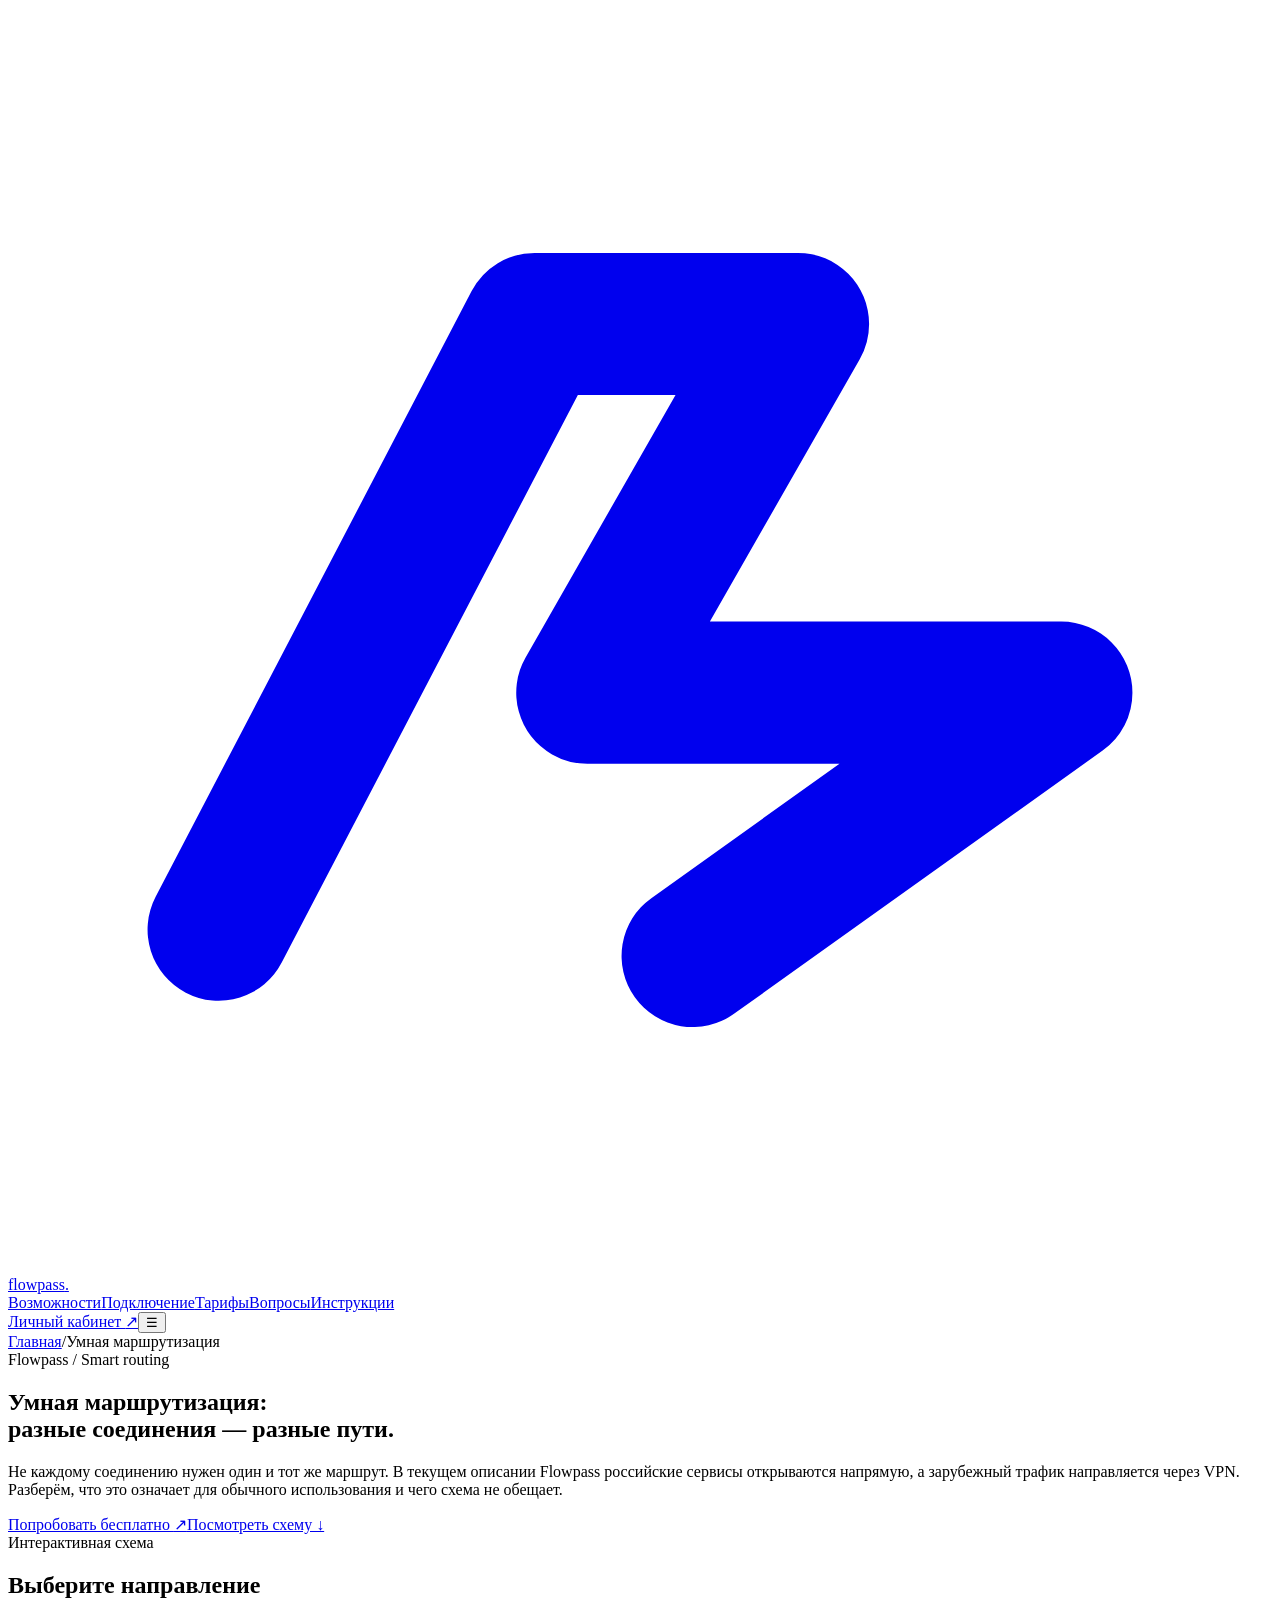
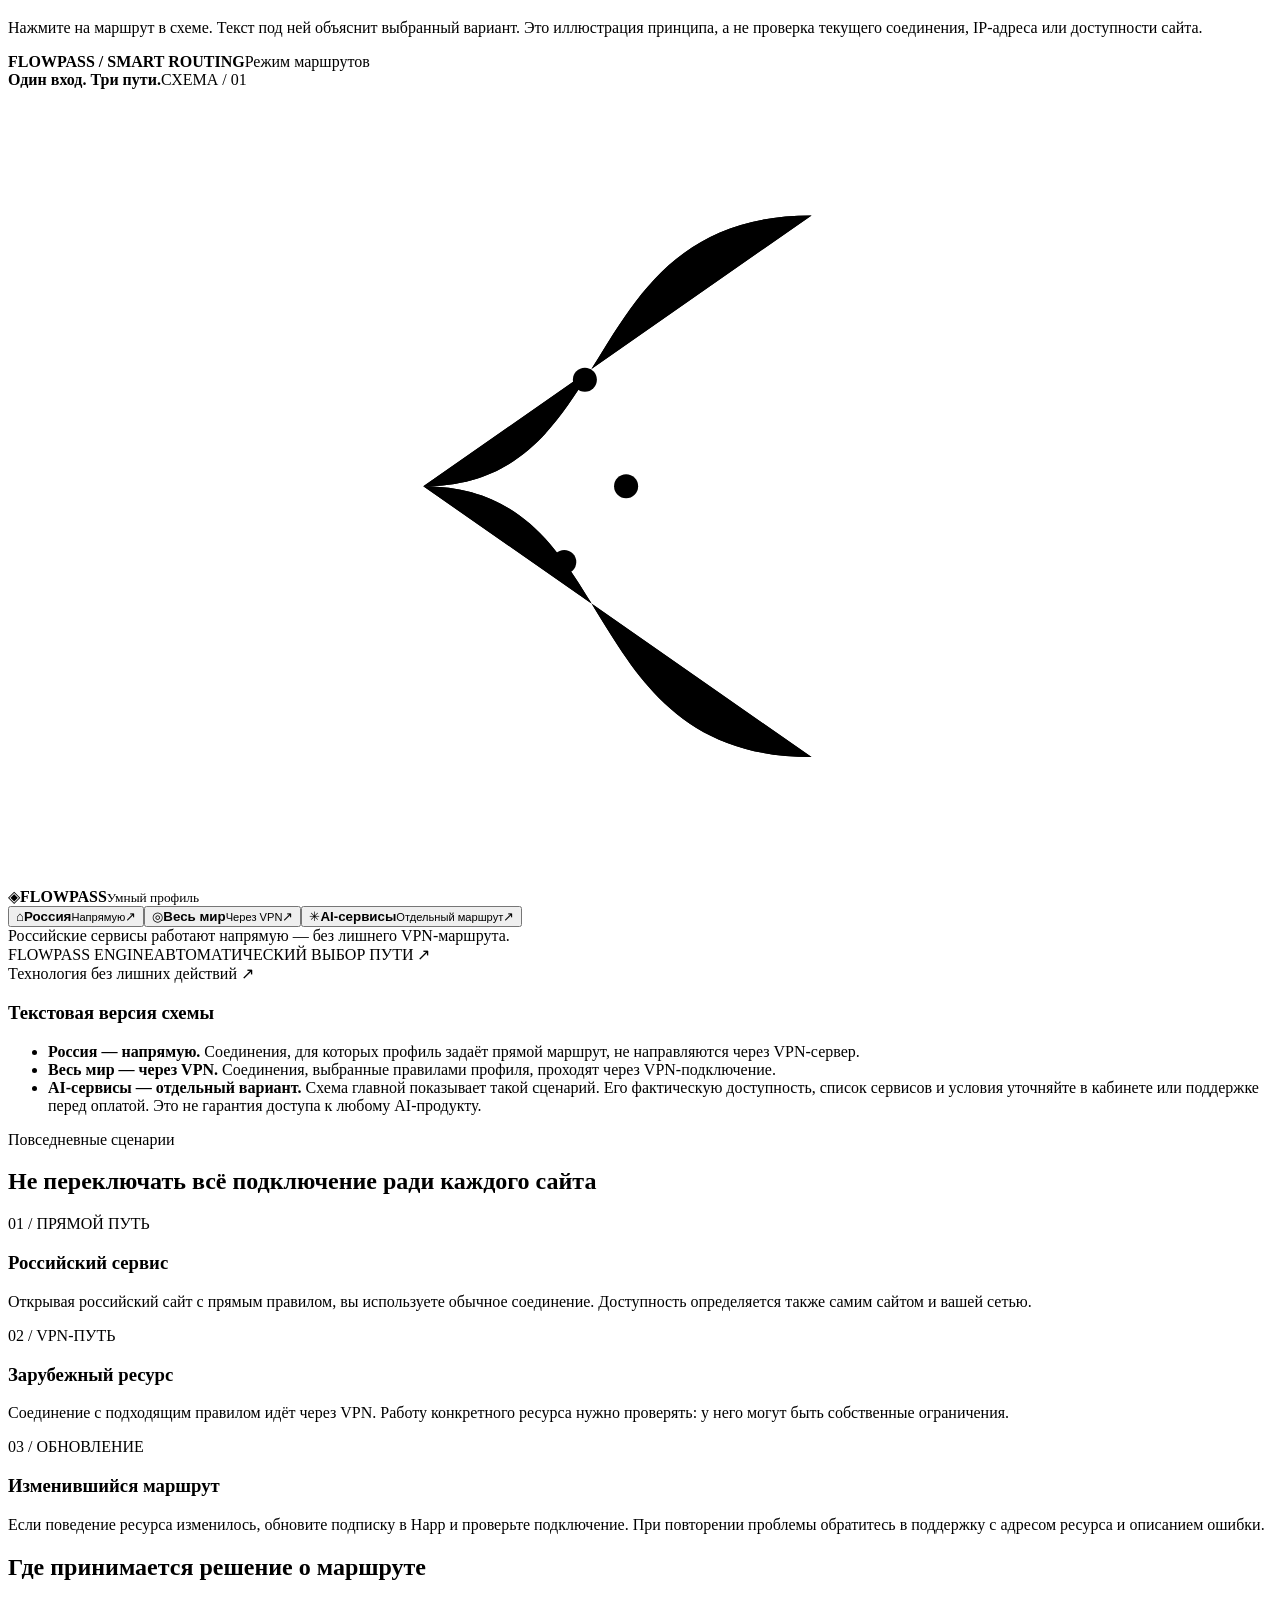
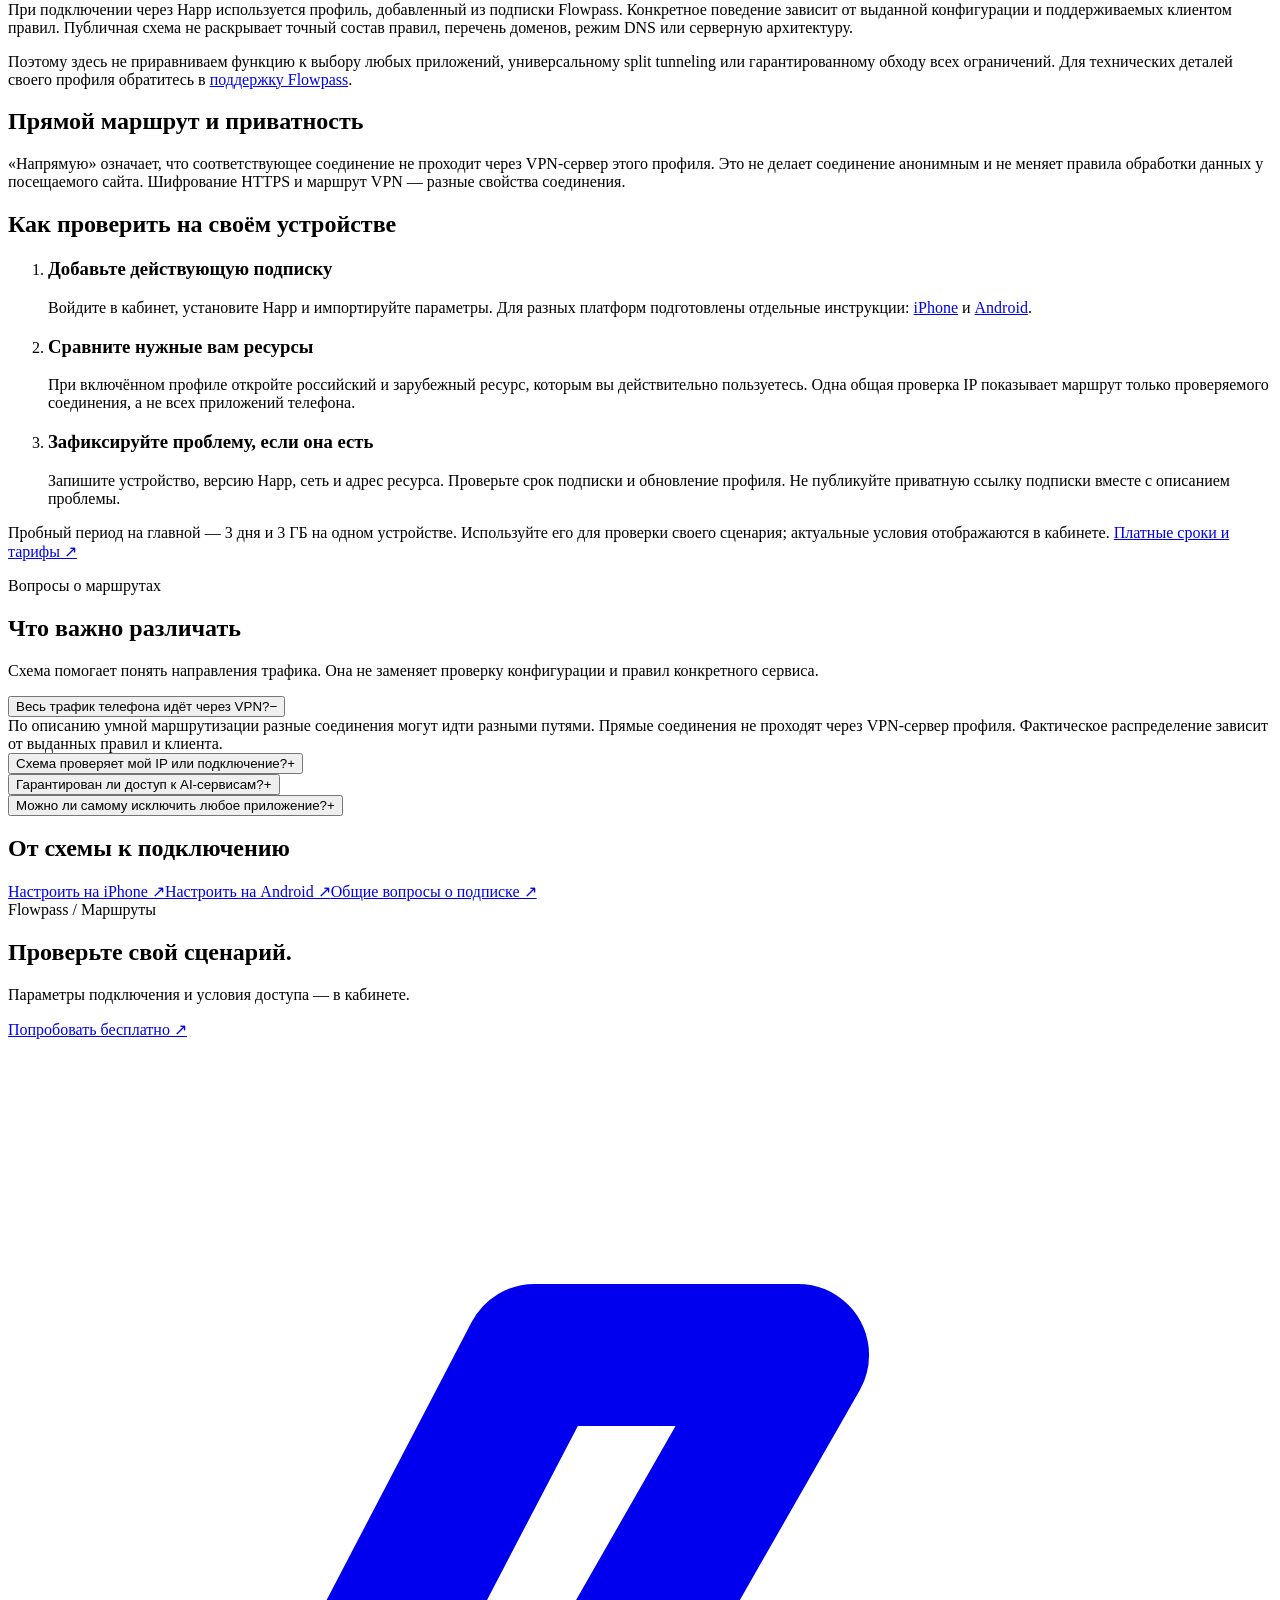
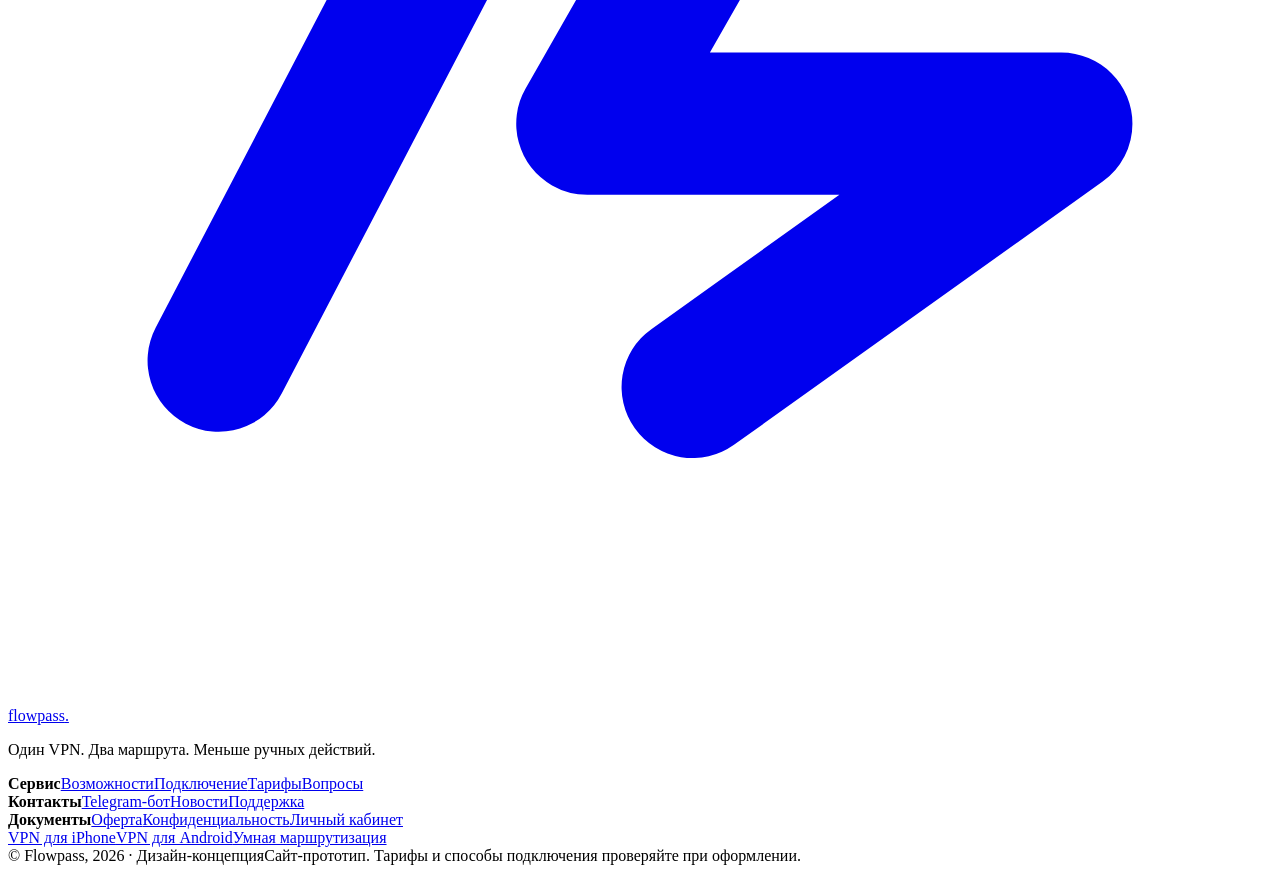
==== smart-routing/index.html @ 1cb283a4 "Replace trial button border glint with soft flowing fill" ====
<!DOCTYPE html>
<html lang="ru"><head><meta charset="utf-8"><meta name="viewport" content="width=device-width,initial-scale=1,viewport-fit=cover">
<meta name="theme-color" content="#090f1a"><title>Умная маршрутизация VPN — как работает Flowpass</title>
<meta name="description" content="Как Flowpass распределяет соединения: российские сервисы напрямую, зарубежный трафик через VPN. Интерактивная схема, примеры и ограничения маршрутизации."><meta name="robots" content="index, follow">
<link rel="canonical" href="https://flowpass.online/smart-routing/"><meta property="og:url" content="https://flowpass.online/smart-routing/">
<meta property="og:title" content="Умная маршрутизация VPN — как работает Flowpass"><meta property="og:description" content="Как Flowpass распределяет соединения: российские сервисы напрямую, зарубежный трафик через VPN. Интерактивная схема, примеры и ограничения маршрутизации."><meta property="og:type" content="website"><meta property="og:image" content="https://ivangusarov386-lab.github.io/vlad/assets/flowpass-social.png"><meta property="og:image:width" content="1200"><meta property="og:image:height" content="630"><meta property="og:image:alt" content="Flowpass — интернет идёт своим маршрутом"><meta property="og:locale" content="ru_RU"><meta name="twitter:card" content="summary_large_image">
<link rel="icon" href="/vlad/favicon.svg" type="image/svg+xml">
<link rel="preconnect" href="https://fonts.googleapis.com"><link rel="preconnect" href="https://fonts.gstatic.com" crossorigin>
<link href="https://fonts.googleapis.com/css2?family=DM+Sans:wght@400;500;600;700&family=Manrope:wght@400;500;600;700;800&display=swap" rel="stylesheet">
<link rel="stylesheet" href="/vlad/assets/site.css?v=01510943aab5"><link rel="stylesheet" href="/vlad/assets/seo.css?v=40f5998ba54a"><script type="application/ld+json">[{"@context": "https://schema.org", "@type": "Service", "@id": "https://flowpass.online/#service", "name": "Flowpass VPN", "serviceType": "VPN-подписка", "url": "https://flowpass.online/", "description": "VPN-сервис с автоматической маршрутизацией трафика. Подключение через сторонний клиент Happ.", "offers": {"@type": "Offer", "price": "149", "priceCurrency": "RUB", "url": "https://lk.flowpass.online/buy/get", "description": "Доступ на 30 дней. Финальные условия — в личном кабинете."}}, {"@context": "https://schema.org", "@type": "BreadcrumbList", "itemListElement": [{"@type": "ListItem", "position": 1, "name": "Главная", "item": "https://flowpass.online/"}, {"@type": "ListItem", "position": 2, "name": "Умная маршрутизация", "item": "https://flowpass.online/smart-routing/"}]}]</script></head>
<body><div class="scroll-progress" id="scroll-progress" aria-hidden="true"></div><header class="navbar"><div class="container navin"><a class="logo" href="/vlad/#top" aria-label="Flowpass — наверх"><span class="logomark"><svg viewBox="0 0 24 24" fill="none" stroke="currentColor" stroke-width="2.7" stroke-linecap="round" stroke-linejoin="round"><path d="M4 17.5 10 6h5l-4 7h9l-7 5"/></svg></span>flowpass<span class="period">.</span></a><nav class="navlinks" id="navlinks"><a href="/vlad/#benefits">Возможности</a><a href="/vlad/#connect">Подключение</a><a href="/vlad/#tariffs">Тарифы</a><a href="/vlad/#faq">Вопросы</a><a href="/vlad/#guides">Инструкции</a></nav><div class="navright"><a class="btn btn-dark btn-sm" href="https://lk.flowpass.online/login">Личный кабинет <span class="arrow">↗</span></a><button class="menu" id="menu" aria-label="Открыть меню" aria-expanded="false">☰</button></div></div></header>
<main id="top" class="seo-page"><div class="container"><nav class="breadcrumbs" aria-label="Хлебные крошки"><a href="/vlad/">Главная</a><span aria-hidden="true">/</span><span aria-current="page">Умная маршрутизация</span></nav></div>
<section class="seo-hero"><div class="container"><div class="eyebrow">Flowpass / Smart routing</div><h1>Умная маршрутизация:<br>разные соединения — разные пути.</h1><p class="hero-lead">Не каждому соединению нужен один и тот же маршрут. В текущем описании Flowpass российские сервисы открываются напрямую, а зарубежный трафик направляется через VPN. Разберём, что это означает для обычного использования и чего схема не обещает.</p><div class="hero-buttons"><a class="btn btn-dark" href="https://lk.flowpass.online/login">Попробовать бесплатно <span class="arrow">↗</span></a><a class="btn btn-outline" href="#routes">Посмотреть схему ↓</a></div></div></section>
<section class="seo-section how" id="routes"><div class="container"><div class="sectionlead"><div class="eyebrow">Интерактивная схема</div><h2>Выберите направление</h2><p>Нажмите на маршрут в схеме. Текст под ней объяснит выбранный вариант. Это иллюстрация принципа, а не проверка текущего соединения, IP-адреса или доступности сайта.</p></div><div class="route-scene" aria-label="Интерактивная демонстрация маршрутизации Flowpass"><div class="scene-back"></div><div class="route-card signature-panel"><div class="route-top"><strong>FLOWPASS / SMART ROUTING</strong><span class="live"><span class="indicator"></span>Режим маршрутов</span></div><div class="route-heading"><strong>Один вход. Три пути.</strong><span>СХЕМА / 01</span></div><div class="flow-board" id="flow-board"><svg class="flow-traces" viewBox="0 0 420 264" preserveAspectRatio="none" aria-hidden="true"><defs><linearGradient id="lineLocal" x1="0" x2="1"><stop stop-color="#8baac8"/><stop offset="1" stop-color="#7599b7"/></linearGradient><linearGradient id="lineVpn" x1="0" x2="1"><stop stop-color="#7da7d3"/><stop offset="1" stop-color="#3979d1"/></linearGradient></defs><path class="trace-base" d="M 138 132 C 205 132 187 42 267 42"/><path class="trace-base" d="M 138 132 C 205 132 187 132 267 132"/><path class="trace-base" d="M 138 132 C 205 132 187 222 267 222"/><path class="trace-active track-local" d="M 138 132 C 205 132 187 42 267 42"/><path class="trace-active track-vpn" d="M 138 132 C 205 132 187 132 267 132"/><path class="trace-active track-ai" d="M 138 132 C 205 132 187 222 267 222"/><circle class="dot d1" r="4"><animateMotion dur="4.5s" repeatCount="indefinite" path="M 138 132 C 205 132 187 42 267 42"/></circle><circle class="dot d2" r="4"><animateMotion dur="3.5s" repeatCount="indefinite" path="M 138 132 C 205 132 187 132 267 132"/></circle><circle class="dot d3" r="4"><animateMotion dur="5.5s" repeatCount="indefinite" path="M 138 132 C 205 132 187 222 267 222"/></circle></svg><div class="flow-origin"><span class="device-glyph" aria-hidden="true">◈</span><strong>FLOWPASS</strong><small>Умный профиль</small></div><div class="flow-endpoints"><button type="button" class="flow-target active" data-route="local" aria-pressed="true"><span class="flow-bullet">⌂</span><span><strong>Россия</strong><small>Напрямую</small></span><span class="flow-arrow">↗</span></button><button type="button" class="flow-target" data-route="vpn" aria-pressed="false"><span class="flow-bullet">◎</span><span><strong>Весь мир</strong><small>Через VPN</small></span><span class="flow-arrow">↗</span></button><button type="button" class="flow-target" data-route="ai" aria-pressed="false"><span class="flow-bullet">✳</span><span><strong>AI-сервисы</strong><small>Отдельный маршрут</small></span><span class="flow-arrow">↗</span></button></div></div><div class="flow-status"><span class="status-pulse"></span><span id="route-explain" aria-live="polite">Российские сервисы работают напрямую — без лишнего VPN-маршрута.</span></div><div class="flow-panel-foot"><span>FLOWPASS ENGINE</span><span>АВТОМАТИЧЕСКИЙ ВЫБОР ПУТИ ↗</span></div></div><div class="scene-label">Технология без лишних действий ↗</div></div><div class="seo-note"><h3>Текстовая версия схемы</h3><ul><li><strong>Россия — напрямую.</strong> Соединения, для которых профиль задаёт прямой маршрут, не направляются через VPN-сервер.</li><li><strong>Весь мир — через VPN.</strong> Соединения, выбранные правилами профиля, проходят через VPN-подключение.</li><li><strong>AI-сервисы — отдельный вариант.</strong> Схема главной показывает такой сценарий. Его фактическую доступность, список сервисов и условия уточняйте в кабинете или поддержке перед оплатой. Это не гарантия доступа к любому AI-продукту.</li></ul></div></div></section>
<section class="seo-section"><div class="container"><div class="eyebrow">Повседневные сценарии</div><h2>Не переключать всё подключение ради каждого сайта</h2><div class="benefitgrid"><article class="benefit"><span class="number">01 / ПРЯМОЙ ПУТЬ</span><h3>Российский сервис</h3><p>Открывая российский сайт с прямым правилом, вы используете обычное соединение. Доступность определяется также самим сайтом и вашей сетью.</p></article><article class="benefit"><span class="number">02 / VPN-ПУТЬ</span><h3>Зарубежный ресурс</h3><p>Соединение с подходящим правилом идёт через VPN. Работу конкретного ресурса нужно проверять: у него могут быть собственные ограничения.</p></article><article class="benefit"><span class="number">03 / ОБНОВЛЕНИЕ</span><h3>Изменившийся маршрут</h3><p>Если поведение ресурса изменилось, обновите подписку в Happ и проверьте подключение. При повторении проблемы обратитесь в поддержку с адресом ресурса и описанием ошибки.</p></article></div></div></section>
<section class="seo-section"><div class="container"><h2>Где принимается решение о маршруте</h2><p>При подключении через Happ используется профиль, добавленный из подписки Flowpass. Конкретное поведение зависит от выданной конфигурации и поддерживаемых клиентом правил. Публичная схема не раскрывает точный состав правил, перечень доменов, режим DNS или серверную архитектуру.</p><p>Поэтому здесь не приравниваем функцию к выбору любых приложений, универсальному split tunneling или гарантированному обходу всех ограничений. Для технических деталей своего профиля обратитесь в <a href="https://t.me/Flowpass_helper_bot">поддержку Flowpass</a>.</p><h2>Прямой маршрут и приватность</h2><p>«Напрямую» означает, что соответствующее соединение не проходит через VPN-сервер этого профиля. Это не делает соединение анонимным и не меняет правила обработки данных у посещаемого сайта. Шифрование HTTPS и маршрут VPN — разные свойства соединения.</p><h2>Как проверить на своём устройстве</h2><ol class="seo-steps"><li><h3>Добавьте действующую подписку</h3><p>Войдите в кабинет, установите Happ и импортируйте параметры. Для разных платформ подготовлены отдельные инструкции: <a href="/vlad/vpn/iphone/">iPhone</a> и <a href="/vlad/vpn/android/">Android</a>.</p></li><li><h3>Сравните нужные вам ресурсы</h3><p>При включённом профиле откройте российский и зарубежный ресурс, которым вы действительно пользуетесь. Одна общая проверка IP показывает маршрут только проверяемого соединения, а не всех приложений телефона.</p></li><li><h3>Зафиксируйте проблему, если она есть</h3><p>Запишите устройство, версию Happ, сеть и адрес ресурса. Проверьте срок подписки и обновление профиля. Не публикуйте приватную ссылку подписки вместе с описанием проблемы.</p></li></ol><p class="seo-note">Пробный период на главной — 3 дня и 3 ГБ на одном устройстве. Используйте его для проверки своего сценария; актуальные условия отображаются в кабинете. <a href="/vlad/#tariffs">Платные сроки и тарифы ↗</a></p></div></section>
<section class="seo-section"><div class="container faq-grid"><div class="sectionlead"><div class="eyebrow">Вопросы о маршрутах</div><h2>Что важно различать</h2><p>Схема помогает понять направления трафика. Она не заменяет проверку конфигурации и правил конкретного сервиса.</p></div><div class="faqlist"><div class="faqitem"><button aria-expanded="true">Весь трафик телефона идёт через VPN?<span>−</span></button><div class="faqanswer">По описанию умной маршрутизации разные соединения могут идти разными путями. Прямые соединения не проходят через VPN-сервер профиля. Фактическое распределение зависит от выданных правил и клиента.</div></div><div class="faqitem"><button aria-expanded="false">Схема проверяет мой IP или подключение?<span>+</span></button><div class="faqanswer" hidden>Нет. Кнопки меняют пояснение в демонстрации. Схема не делает сетевых проверок и не показывает состояние VPN на вашем устройстве.</div></div><div class="faqitem"><button aria-expanded="false">Гарантирован ли доступ к AI-сервисам?<span>+</span></button><div class="faqanswer" hidden>Нет. Наличие маршрута в демонстрации не подтверждает доступность каждого AI-сервиса. На работу влияют и ограничения самого сервиса. Поддерживаемые варианты и условия уточняйте до оплаты.</div></div><div class="faqitem"><button aria-expanded="false">Можно ли самому исключить любое приложение?<span>+</span></button><div class="faqanswer" hidden>Это не подтверждено публичным описанием Flowpass. Умная маршрутизация по профилю и ручной выбор приложений — разные возможности. Уточните поддержку нужной функции для своей платформы и версии клиента.</div></div></div></div></section>
<section class="seo-section"><div class="container"><h2>От схемы к подключению</h2><div class="seo-related"><a href="/vlad/vpn/iphone/">Настроить на iPhone ↗</a><a href="/vlad/vpn/android/">Настроить на Android ↗</a><a href="/vlad/#faq">Общие вопросы о подписке ↗</a></div></div></section>
<section class="cta-section"><div class="container"><div class="cta-box"><div><div class="eyebrow">Flowpass / Маршруты</div><h2>Проверьте свой сценарий.</h2><p>Параметры подключения и условия доступа — в кабинете.</p></div><a class="btn btn-light" href="https://lk.flowpass.online/login">Попробовать бесплатно ↗</a></div></div></section>
</main><footer class="footer"><div class="container"><div class="footer-grid"><div class="footbrand"><a href="/vlad/#top" class="logo"><span class="logomark"><svg viewBox="0 0 24 24" fill="none" stroke="currentColor" stroke-width="2.7" stroke-linecap="round" stroke-linejoin="round"><path d="M4 17.5 10 6h5l-4 7h9l-7 5"/></svg></span>flowpass<span class="period">.</span></a><p>Один VPN. Два маршрута. Меньше ручных действий.</p></div><div class="footcol"><strong>Сервис</strong><a href="/vlad/#benefits">Возможности</a><a href="/vlad/#connect">Подключение</a><a href="/vlad/#tariffs">Тарифы</a><a href="/vlad/#faq">Вопросы</a></div><div class="footcol"><strong>Контакты</strong><a href="https://t.me/flowpass24_bot">Telegram-бот</a><a href="https://t.me/my_flowpass">Новости</a><a href="https://t.me/Flowpass_helper_bot">Поддержка</a></div><div class="footcol"><strong>Документы</strong><a href="https://lk.flowpass.online/offer">Оферта</a><a href="https://lk.flowpass.online/privacy">Конфиденциальность</a><a href="https://lk.flowpass.online/login">Личный кабинет</a></div></div><div class="guide-links"><a href="/vlad/vpn/iphone/">VPN для iPhone</a><a href="/vlad/vpn/android/">VPN для Android</a><a href="/vlad/smart-routing/">Умная маршрутизация</a></div><div class="copyright"><span>© Flowpass, 2026 · Дизайн-концепция</span><span>Сайт-прототип. Тарифы и способы подключения проверяйте при оформлении.</span></div></div></footer><script src="/vlad/assets/site.js?v=56a1f459959f" defer></script></body></html>
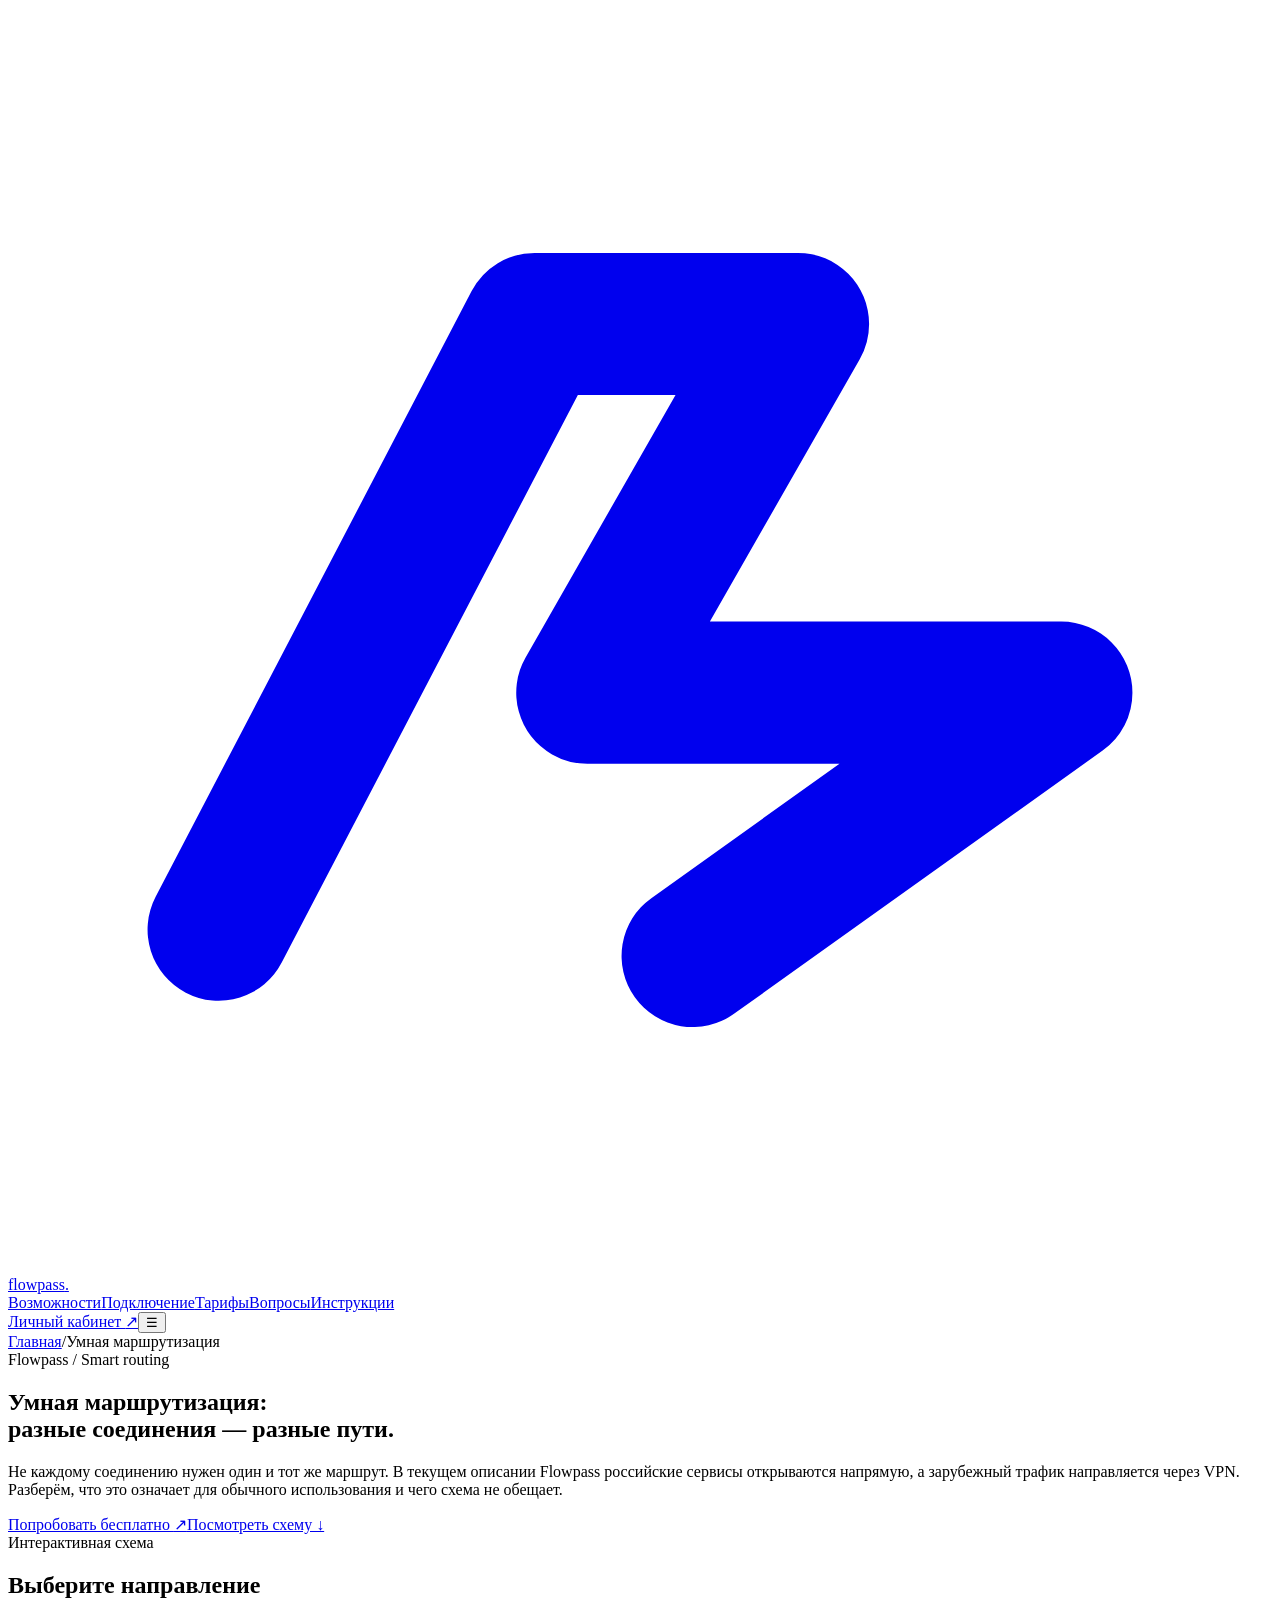
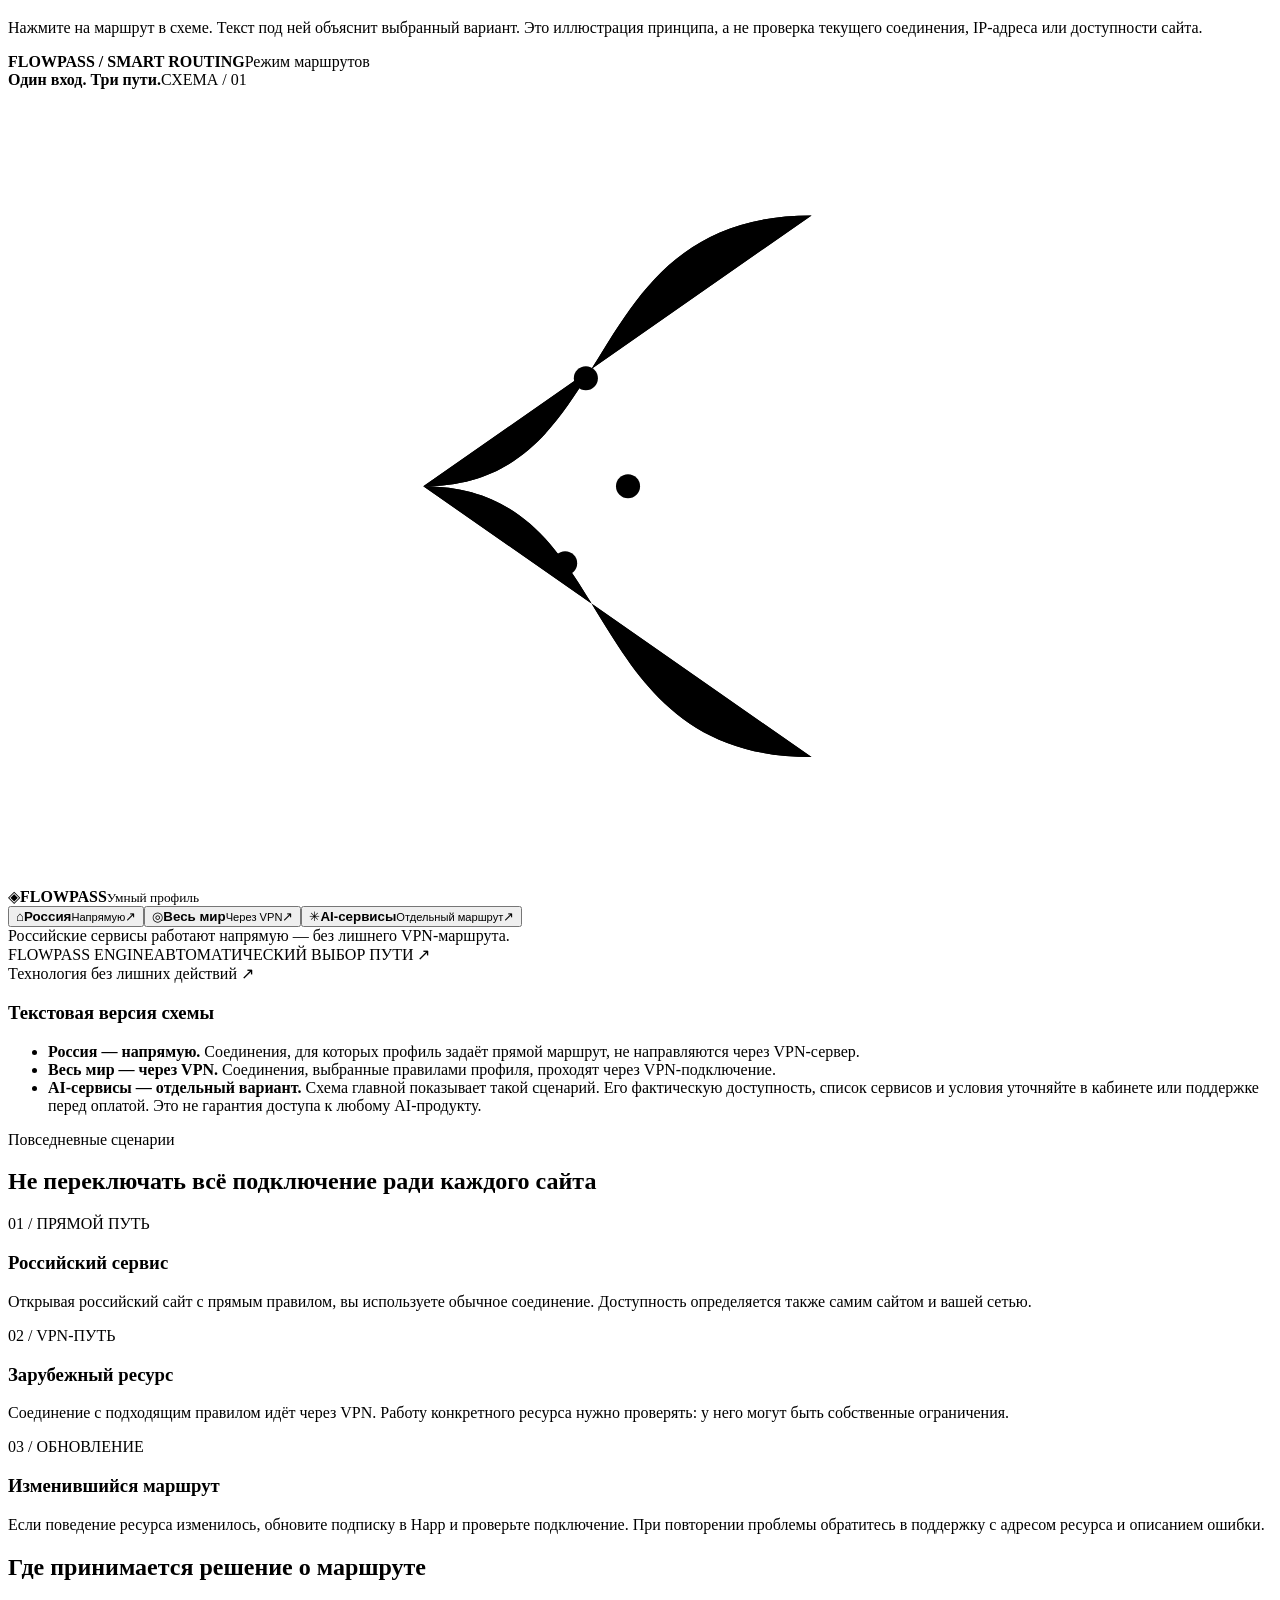
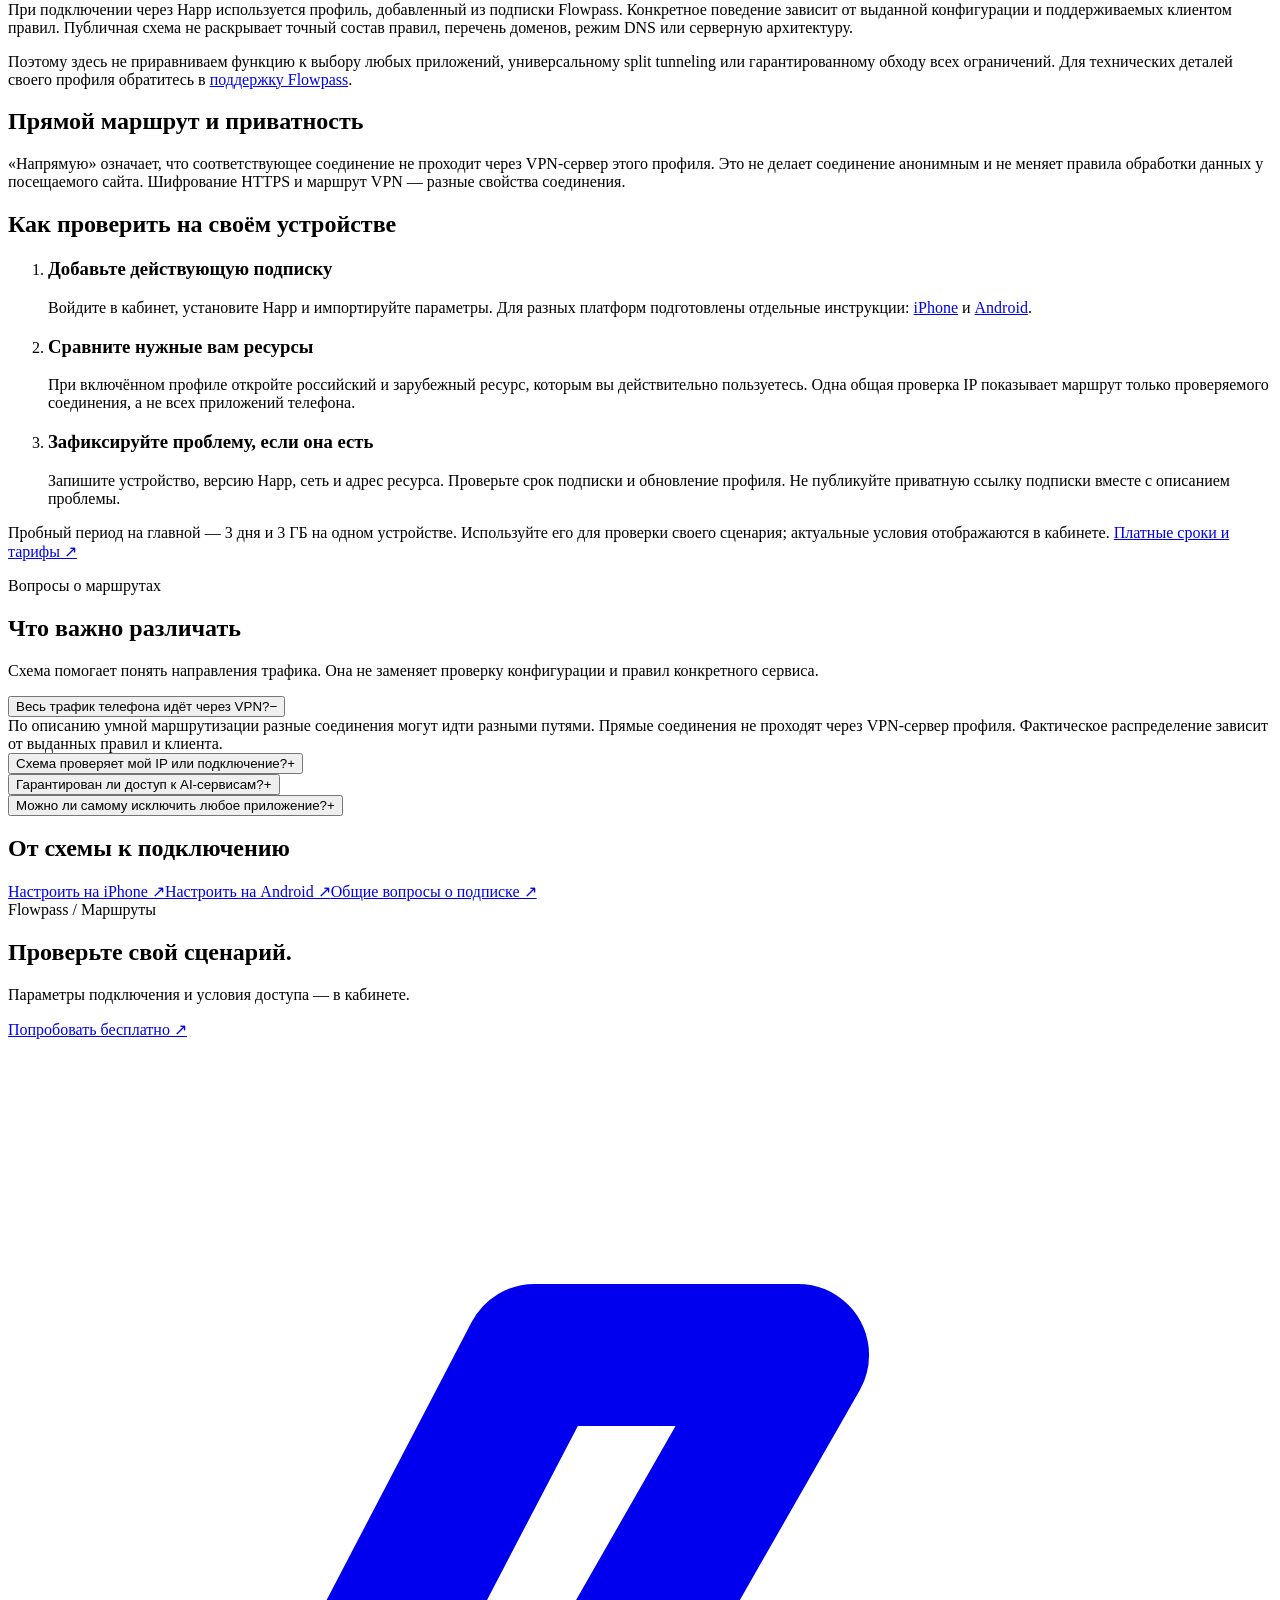
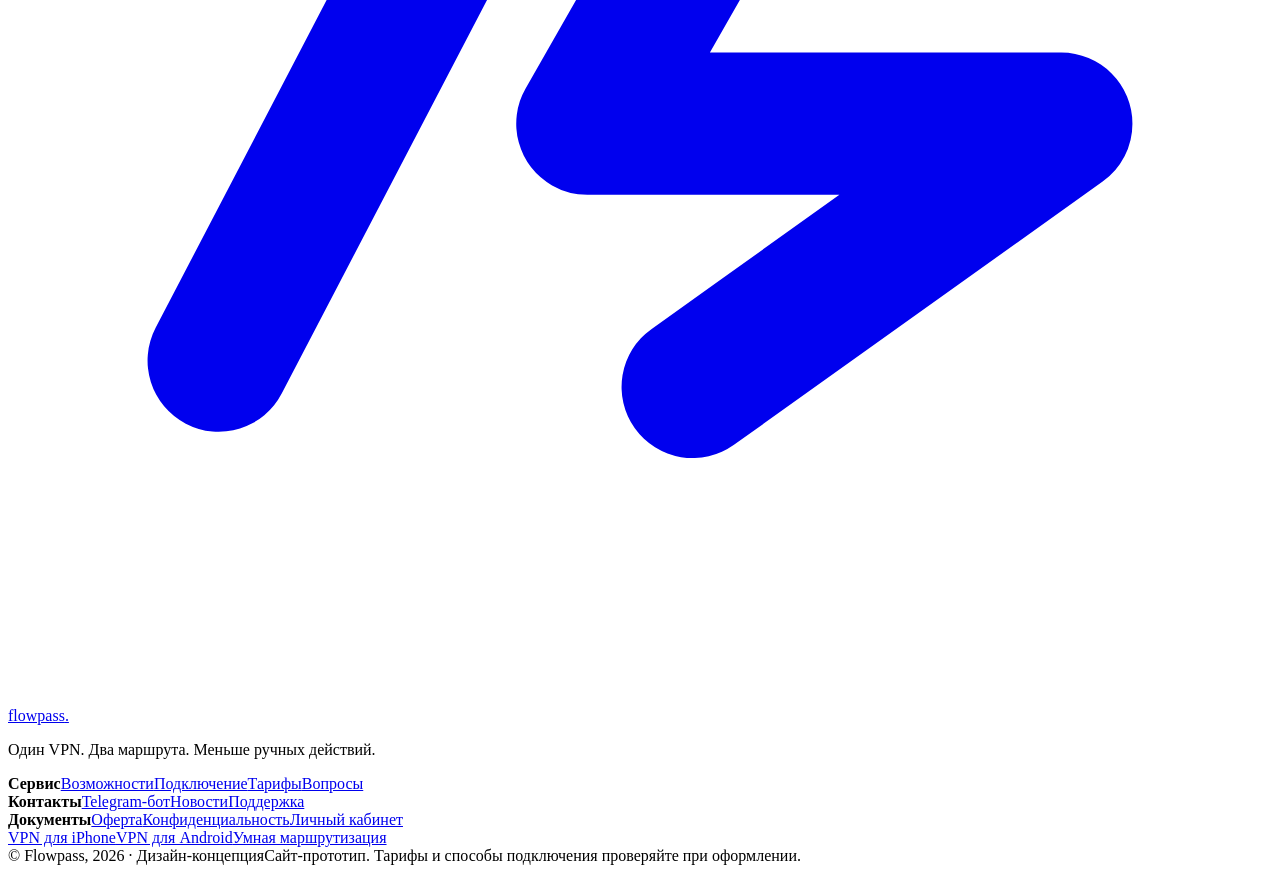
==== commit 0a434ed5: "Add starting price to hero intro pill" ====
--- a/smart-routing/index.html
+++ b/smart-routing/index.html
@@ -7,7 +7,7 @@
 <link rel="icon" href="/vlad/favicon.svg" type="image/svg+xml">
 <link rel="preconnect" href="https://fonts.googleapis.com"><link rel="preconnect" href="https://fonts.gstatic.com" crossorigin>
 <link href="https://fonts.googleapis.com/css2?family=DM+Sans:wght@400;500;600;700&family=Manrope:wght@400;500;600;700;800&display=swap" rel="stylesheet">
-<link rel="stylesheet" href="/vlad/assets/site.css?v=01510943aab5"><link rel="stylesheet" href="/vlad/assets/seo.css?v=40f5998ba54a"><script type="application/ld+json">[{"@context": "https://schema.org", "@type": "Service", "@id": "https://flowpass.online/#service", "name": "Flowpass VPN", "serviceType": "VPN-подписка", "url": "https://flowpass.online/", "description": "VPN-сервис с автоматической маршрутизацией трафика. Подключение через сторонний клиент Happ.", "offers": {"@type": "Offer", "price": "149", "priceCurrency": "RUB", "url": "https://lk.flowpass.online/buy/get", "description": "Доступ на 30 дней. Финальные условия — в личном кабинете."}}, {"@context": "https://schema.org", "@type": "BreadcrumbList", "itemListElement": [{"@type": "ListItem", "position": 1, "name": "Главная", "item": "https://flowpass.online/"}, {"@type": "ListItem", "position": 2, "name": "Умная маршрутизация", "item": "https://flowpass.online/smart-routing/"}]}]</script></head>
+<link rel="stylesheet" href="/vlad/assets/site.css?v=0a3135edefc5"><link rel="stylesheet" href="/vlad/assets/seo.css?v=40f5998ba54a"><script type="application/ld+json">[{"@context": "https://schema.org", "@type": "Service", "@id": "https://flowpass.online/#service", "name": "Flowpass VPN", "serviceType": "VPN-подписка", "url": "https://flowpass.online/", "description": "VPN-сервис с автоматической маршрутизацией трафика. Подключение через сторонний клиент Happ.", "offers": {"@type": "Offer", "price": "149", "priceCurrency": "RUB", "url": "https://lk.flowpass.online/buy/get", "description": "Доступ на 30 дней. Финальные условия — в личном кабинете."}}, {"@context": "https://schema.org", "@type": "BreadcrumbList", "itemListElement": [{"@type": "ListItem", "position": 1, "name": "Главная", "item": "https://flowpass.online/"}, {"@type": "ListItem", "position": 2, "name": "Умная маршрутизация", "item": "https://flowpass.online/smart-routing/"}]}]</script></head>
 <body><div class="scroll-progress" id="scroll-progress" aria-hidden="true"></div><header class="navbar"><div class="container navin"><a class="logo" href="/vlad/#top" aria-label="Flowpass — наверх"><span class="logomark"><svg viewBox="0 0 24 24" fill="none" stroke="currentColor" stroke-width="2.7" stroke-linecap="round" stroke-linejoin="round"><path d="M4 17.5 10 6h5l-4 7h9l-7 5"/></svg></span>flowpass<span class="period">.</span></a><nav class="navlinks" id="navlinks"><a href="/vlad/#benefits">Возможности</a><a href="/vlad/#connect">Подключение</a><a href="/vlad/#tariffs">Тарифы</a><a href="/vlad/#faq">Вопросы</a><a href="/vlad/#guides">Инструкции</a></nav><div class="navright"><a class="btn btn-dark btn-sm" href="https://lk.flowpass.online/login">Личный кабинет <span class="arrow">↗</span></a><button class="menu" id="menu" aria-label="Открыть меню" aria-expanded="false">☰</button></div></div></header>
 <main id="top" class="seo-page"><div class="container"><nav class="breadcrumbs" aria-label="Хлебные крошки"><a href="/vlad/">Главная</a><span aria-hidden="true">/</span><span aria-current="page">Умная маршрутизация</span></nav></div>
 <section class="seo-hero"><div class="container"><div class="eyebrow">Flowpass / Smart routing</div><h1>Умная маршрутизация:<br>разные соединения — разные пути.</h1><p class="hero-lead">Не каждому соединению нужен один и тот же маршрут. В текущем описании Flowpass российские сервисы открываются напрямую, а зарубежный трафик направляется через VPN. Разберём, что это означает для обычного использования и чего схема не обещает.</p><div class="hero-buttons"><a class="btn btn-dark" href="https://lk.flowpass.online/login">Попробовать бесплатно <span class="arrow">↗</span></a><a class="btn btn-outline" href="#routes">Посмотреть схему ↓</a></div></div></section>
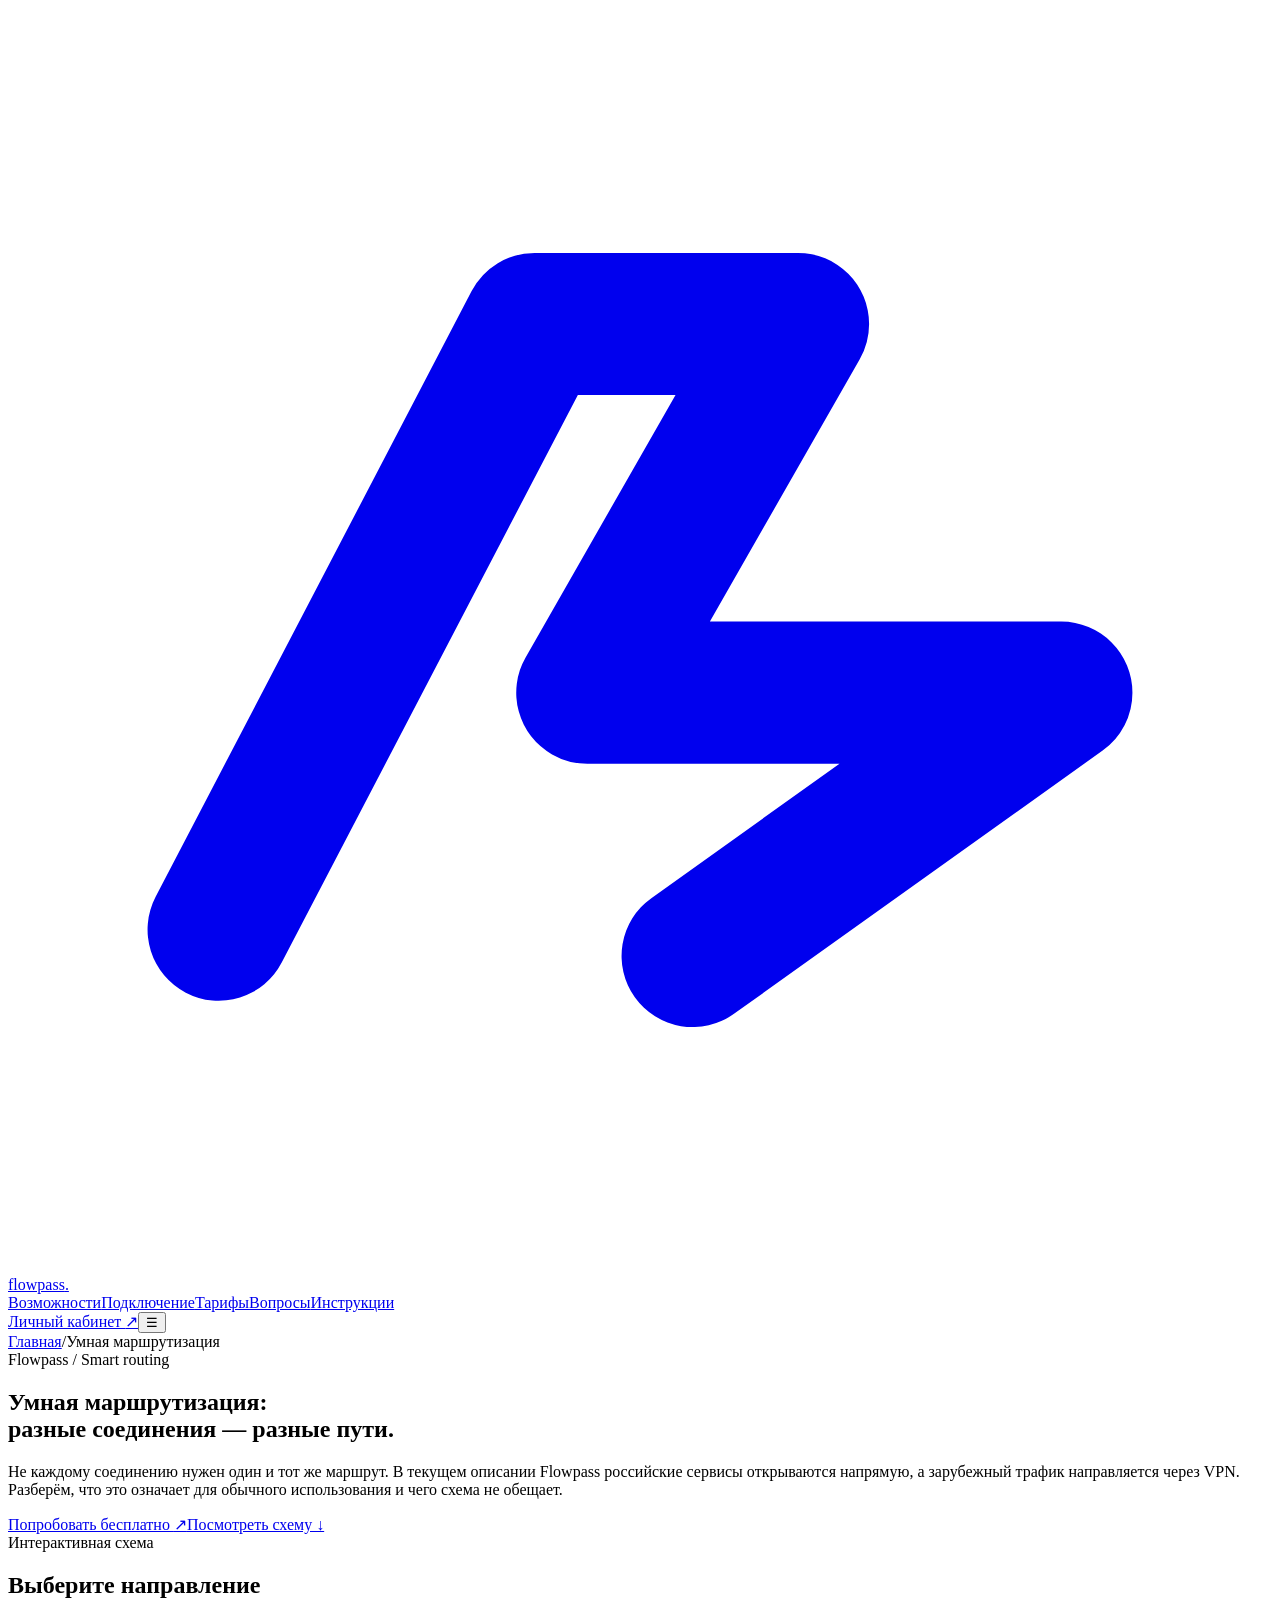
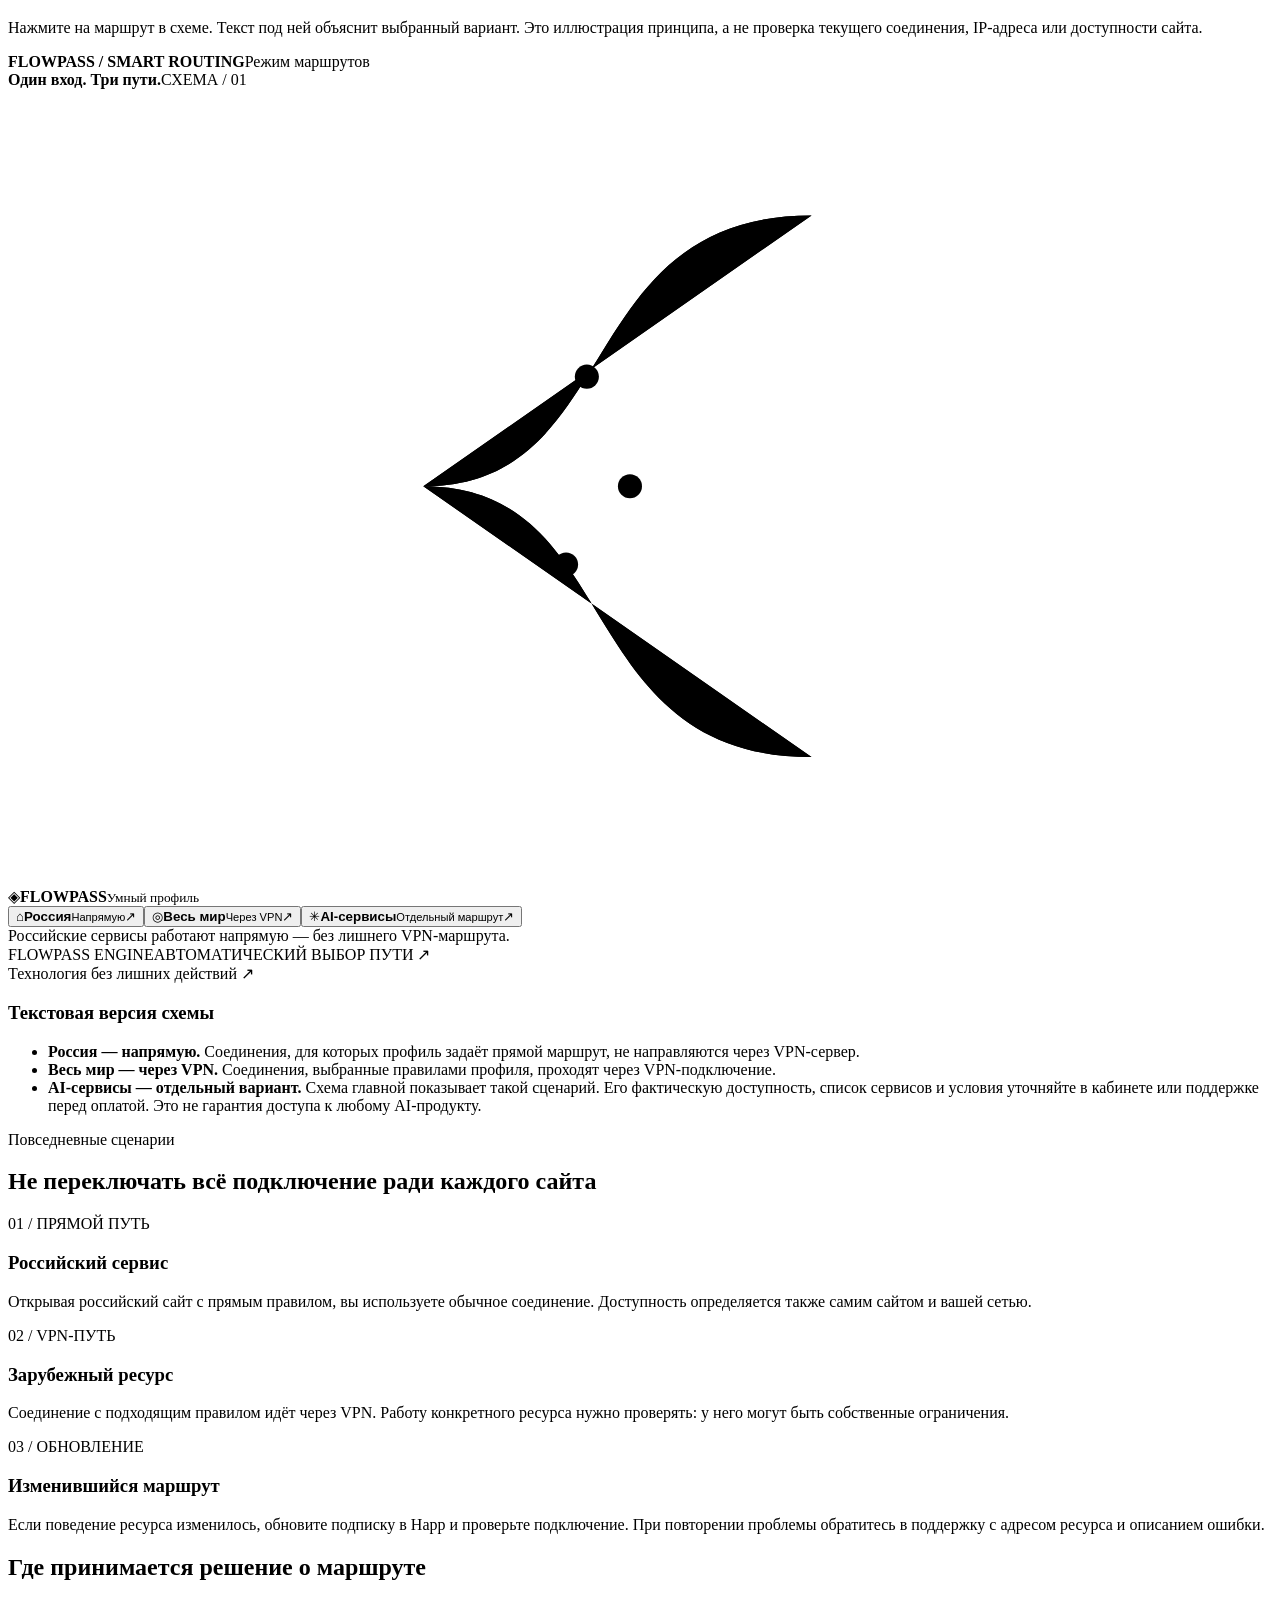
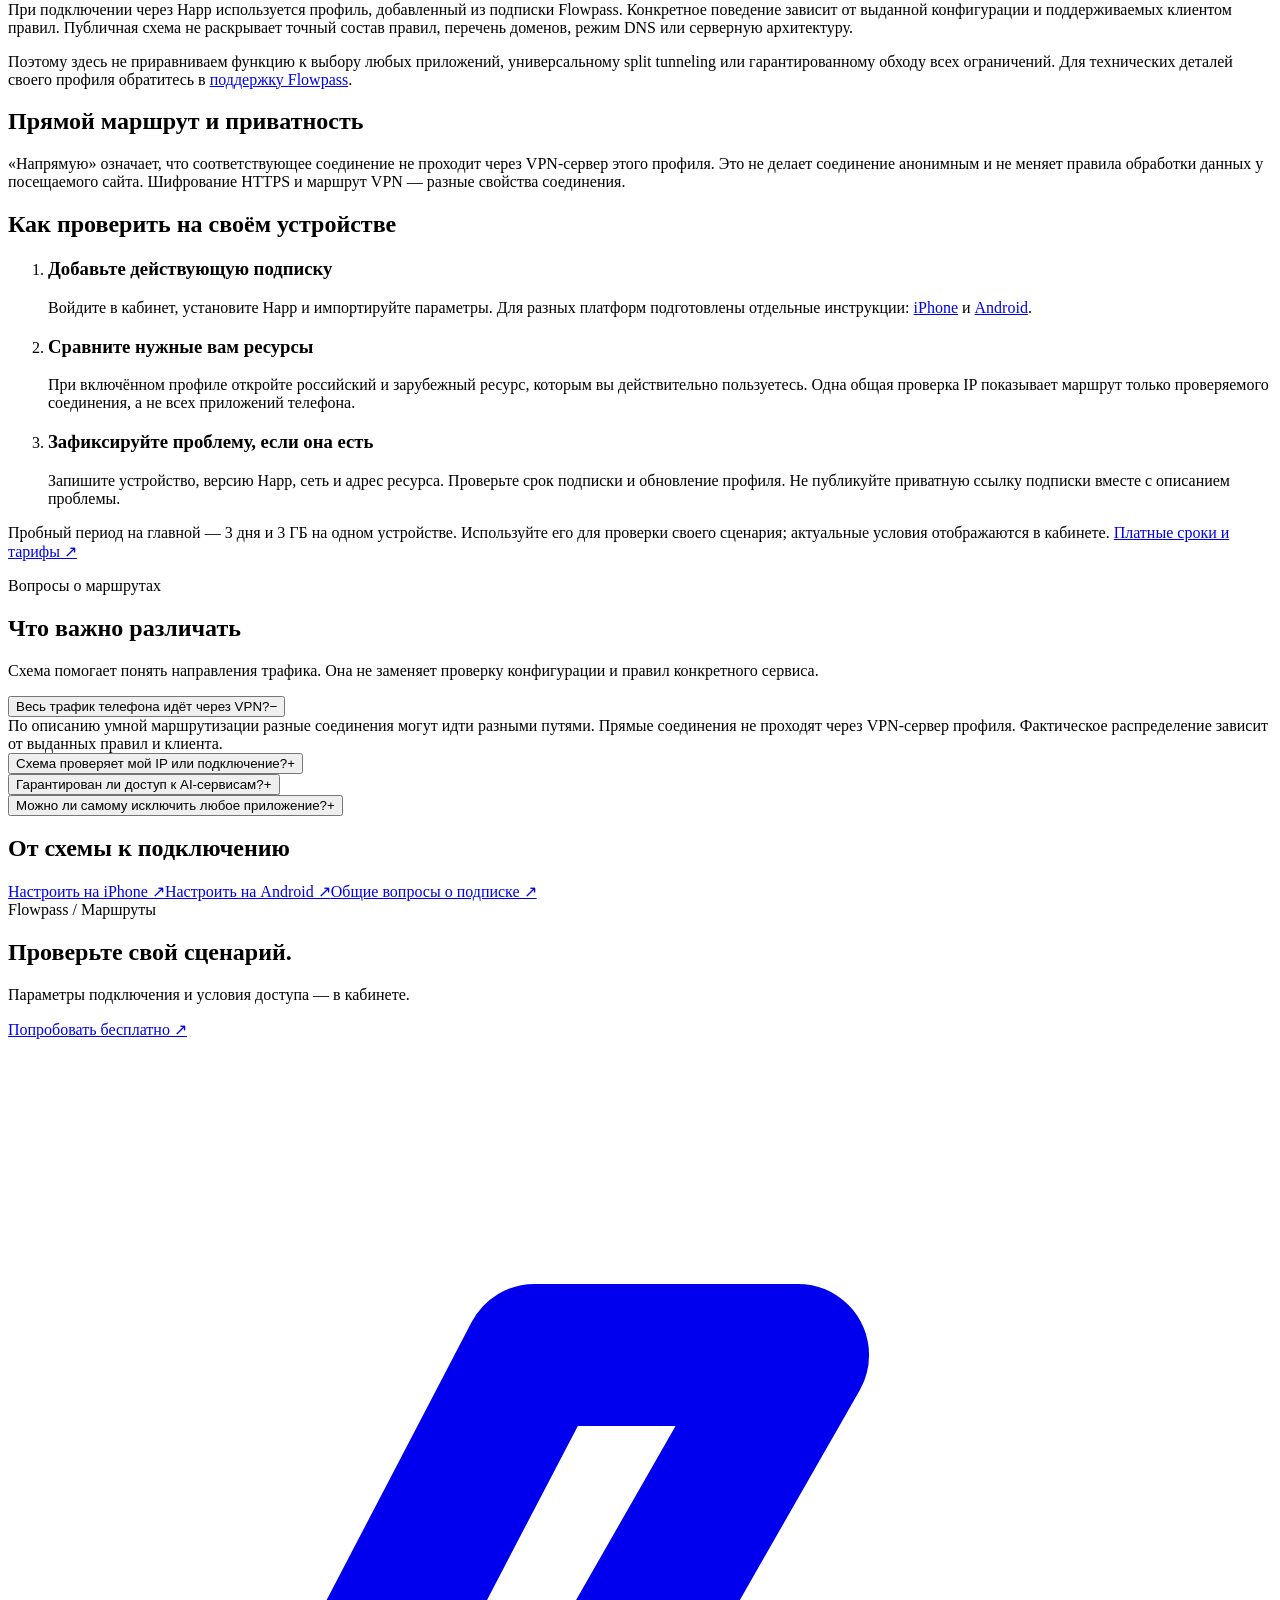
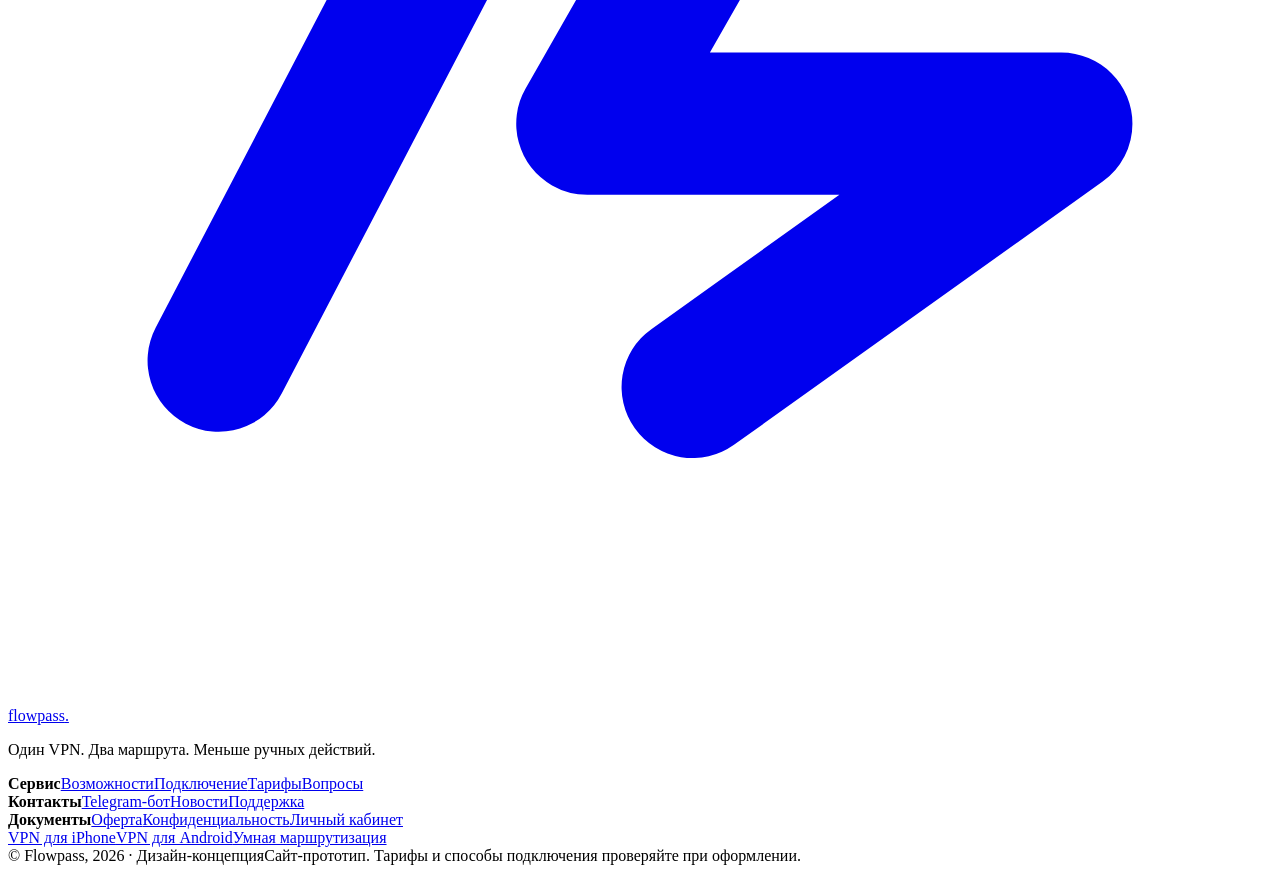
==== commit ad8d2a25: "Format homepage introduction as three clear points" ====
--- a/smart-routing/index.html
+++ b/smart-routing/index.html
@@ -7,7 +7,7 @@
 <link rel="icon" href="/vlad/favicon.svg" type="image/svg+xml">
 <link rel="preconnect" href="https://fonts.googleapis.com"><link rel="preconnect" href="https://fonts.gstatic.com" crossorigin>
 <link href="https://fonts.googleapis.com/css2?family=DM+Sans:wght@400;500;600;700&family=Manrope:wght@400;500;600;700;800&display=swap" rel="stylesheet">
-<link rel="stylesheet" href="/vlad/assets/site.css?v=0a3135edefc5"><link rel="stylesheet" href="/vlad/assets/seo.css?v=40f5998ba54a"><script type="application/ld+json">[{"@context": "https://schema.org", "@type": "Service", "@id": "https://flowpass.online/#service", "name": "Flowpass VPN", "serviceType": "VPN-подписка", "url": "https://flowpass.online/", "description": "VPN-сервис с автоматической маршрутизацией трафика. Подключение через сторонний клиент Happ.", "offers": {"@type": "Offer", "price": "149", "priceCurrency": "RUB", "url": "https://lk.flowpass.online/buy/get", "description": "Доступ на 30 дней. Финальные условия — в личном кабинете."}}, {"@context": "https://schema.org", "@type": "BreadcrumbList", "itemListElement": [{"@type": "ListItem", "position": 1, "name": "Главная", "item": "https://flowpass.online/"}, {"@type": "ListItem", "position": 2, "name": "Умная маршрутизация", "item": "https://flowpass.online/smart-routing/"}]}]</script></head>
+<link rel="stylesheet" href="/vlad/assets/site.css?v=0a3135edefc5"><link rel="stylesheet" href="/vlad/assets/seo.css?v=0a6d3af3ed40"><script type="application/ld+json">[{"@context": "https://schema.org", "@type": "Service", "@id": "https://flowpass.online/#service", "name": "Flowpass VPN", "serviceType": "VPN-подписка", "url": "https://flowpass.online/", "description": "VPN-сервис с автоматической маршрутизацией трафика. Подключение через сторонний клиент Happ.", "offers": {"@type": "Offer", "price": "149", "priceCurrency": "RUB", "url": "https://lk.flowpass.online/buy/get", "description": "Доступ на 30 дней. Финальные условия — в личном кабинете."}}, {"@context": "https://schema.org", "@type": "BreadcrumbList", "itemListElement": [{"@type": "ListItem", "position": 1, "name": "Главная", "item": "https://flowpass.online/"}, {"@type": "ListItem", "position": 2, "name": "Умная маршрутизация", "item": "https://flowpass.online/smart-routing/"}]}]</script></head>
 <body><div class="scroll-progress" id="scroll-progress" aria-hidden="true"></div><header class="navbar"><div class="container navin"><a class="logo" href="/vlad/#top" aria-label="Flowpass — наверх"><span class="logomark"><svg viewBox="0 0 24 24" fill="none" stroke="currentColor" stroke-width="2.7" stroke-linecap="round" stroke-linejoin="round"><path d="M4 17.5 10 6h5l-4 7h9l-7 5"/></svg></span>flowpass<span class="period">.</span></a><nav class="navlinks" id="navlinks"><a href="/vlad/#benefits">Возможности</a><a href="/vlad/#connect">Подключение</a><a href="/vlad/#tariffs">Тарифы</a><a href="/vlad/#faq">Вопросы</a><a href="/vlad/#guides">Инструкции</a></nav><div class="navright"><a class="btn btn-dark btn-sm" href="https://lk.flowpass.online/login">Личный кабинет <span class="arrow">↗</span></a><button class="menu" id="menu" aria-label="Открыть меню" aria-expanded="false">☰</button></div></div></header>
 <main id="top" class="seo-page"><div class="container"><nav class="breadcrumbs" aria-label="Хлебные крошки"><a href="/vlad/">Главная</a><span aria-hidden="true">/</span><span aria-current="page">Умная маршрутизация</span></nav></div>
 <section class="seo-hero"><div class="container"><div class="eyebrow">Flowpass / Smart routing</div><h1>Умная маршрутизация:<br>разные соединения — разные пути.</h1><p class="hero-lead">Не каждому соединению нужен один и тот же маршрут. В текущем описании Flowpass российские сервисы открываются напрямую, а зарубежный трафик направляется через VPN. Разберём, что это означает для обычного использования и чего схема не обещает.</p><div class="hero-buttons"><a class="btn btn-dark" href="https://lk.flowpass.online/login">Попробовать бесплатно <span class="arrow">↗</span></a><a class="btn btn-outline" href="#routes">Посмотреть схему ↓</a></div></div></section>
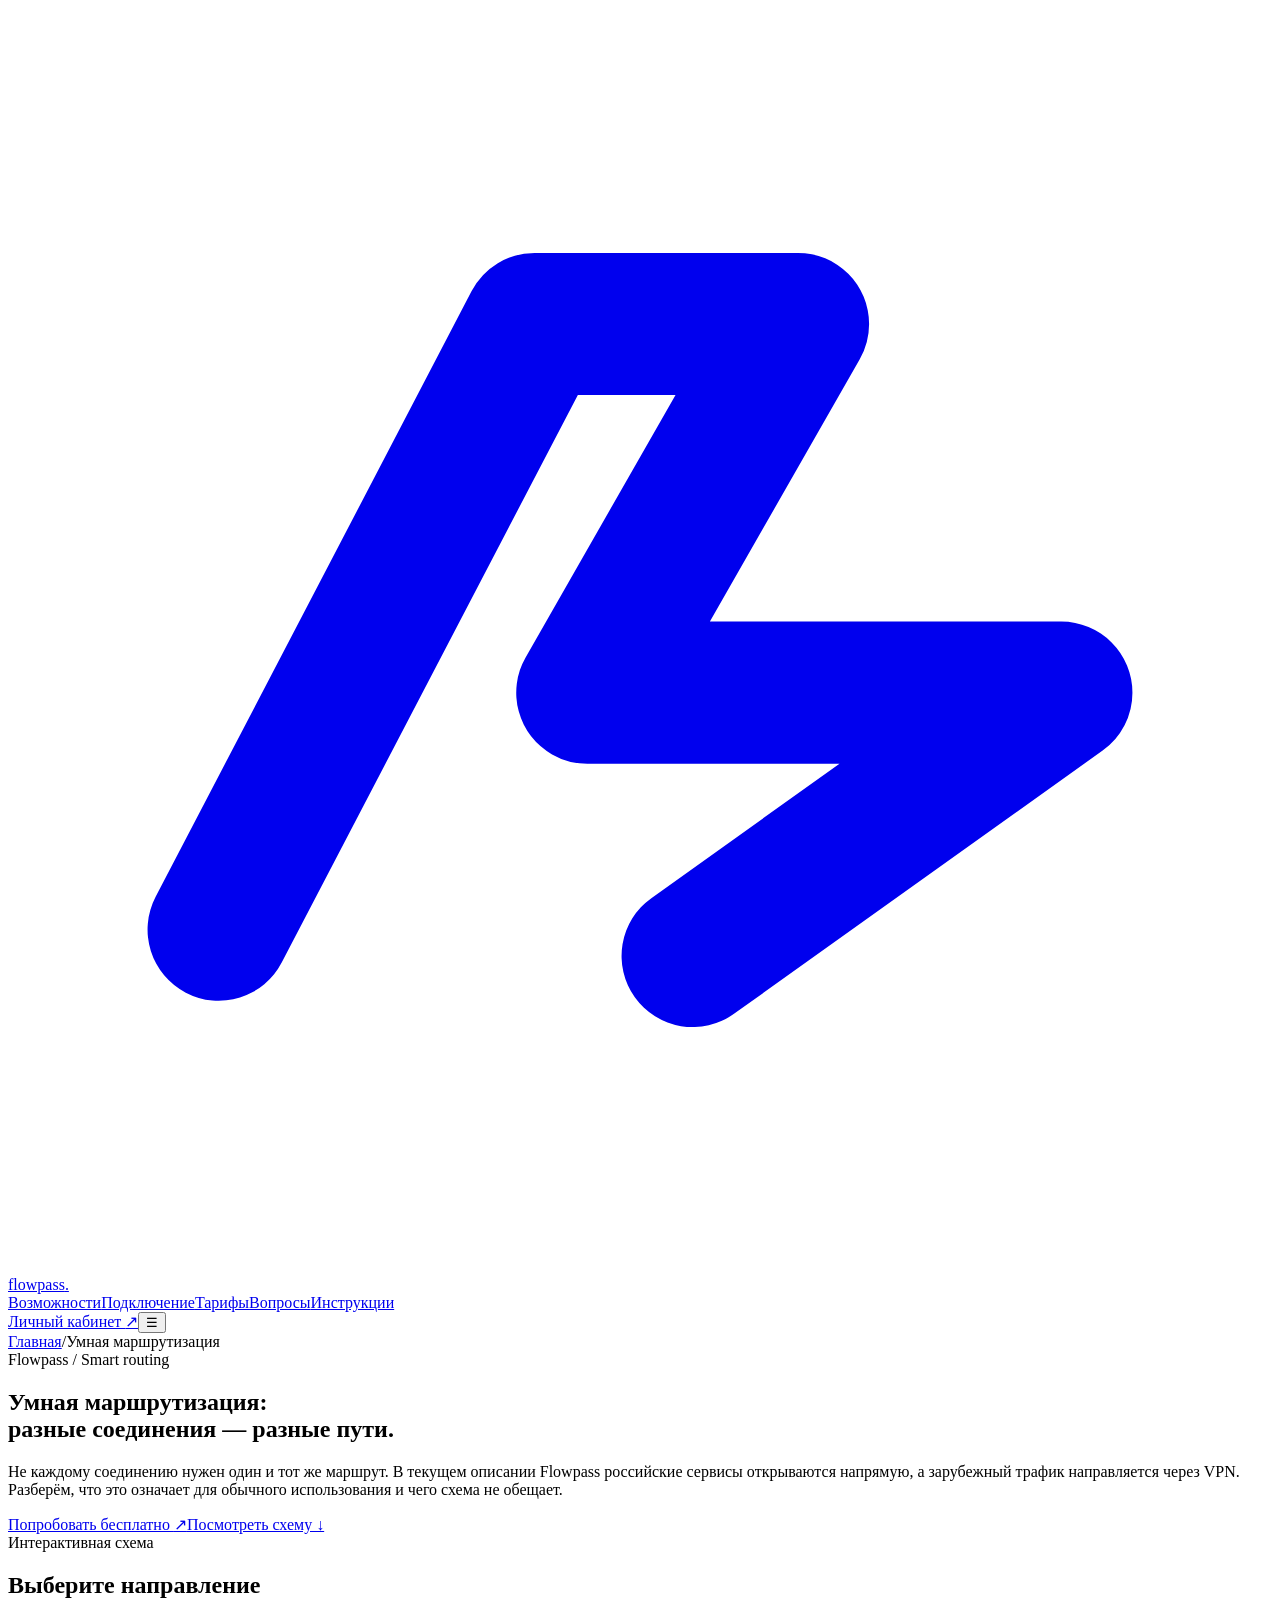
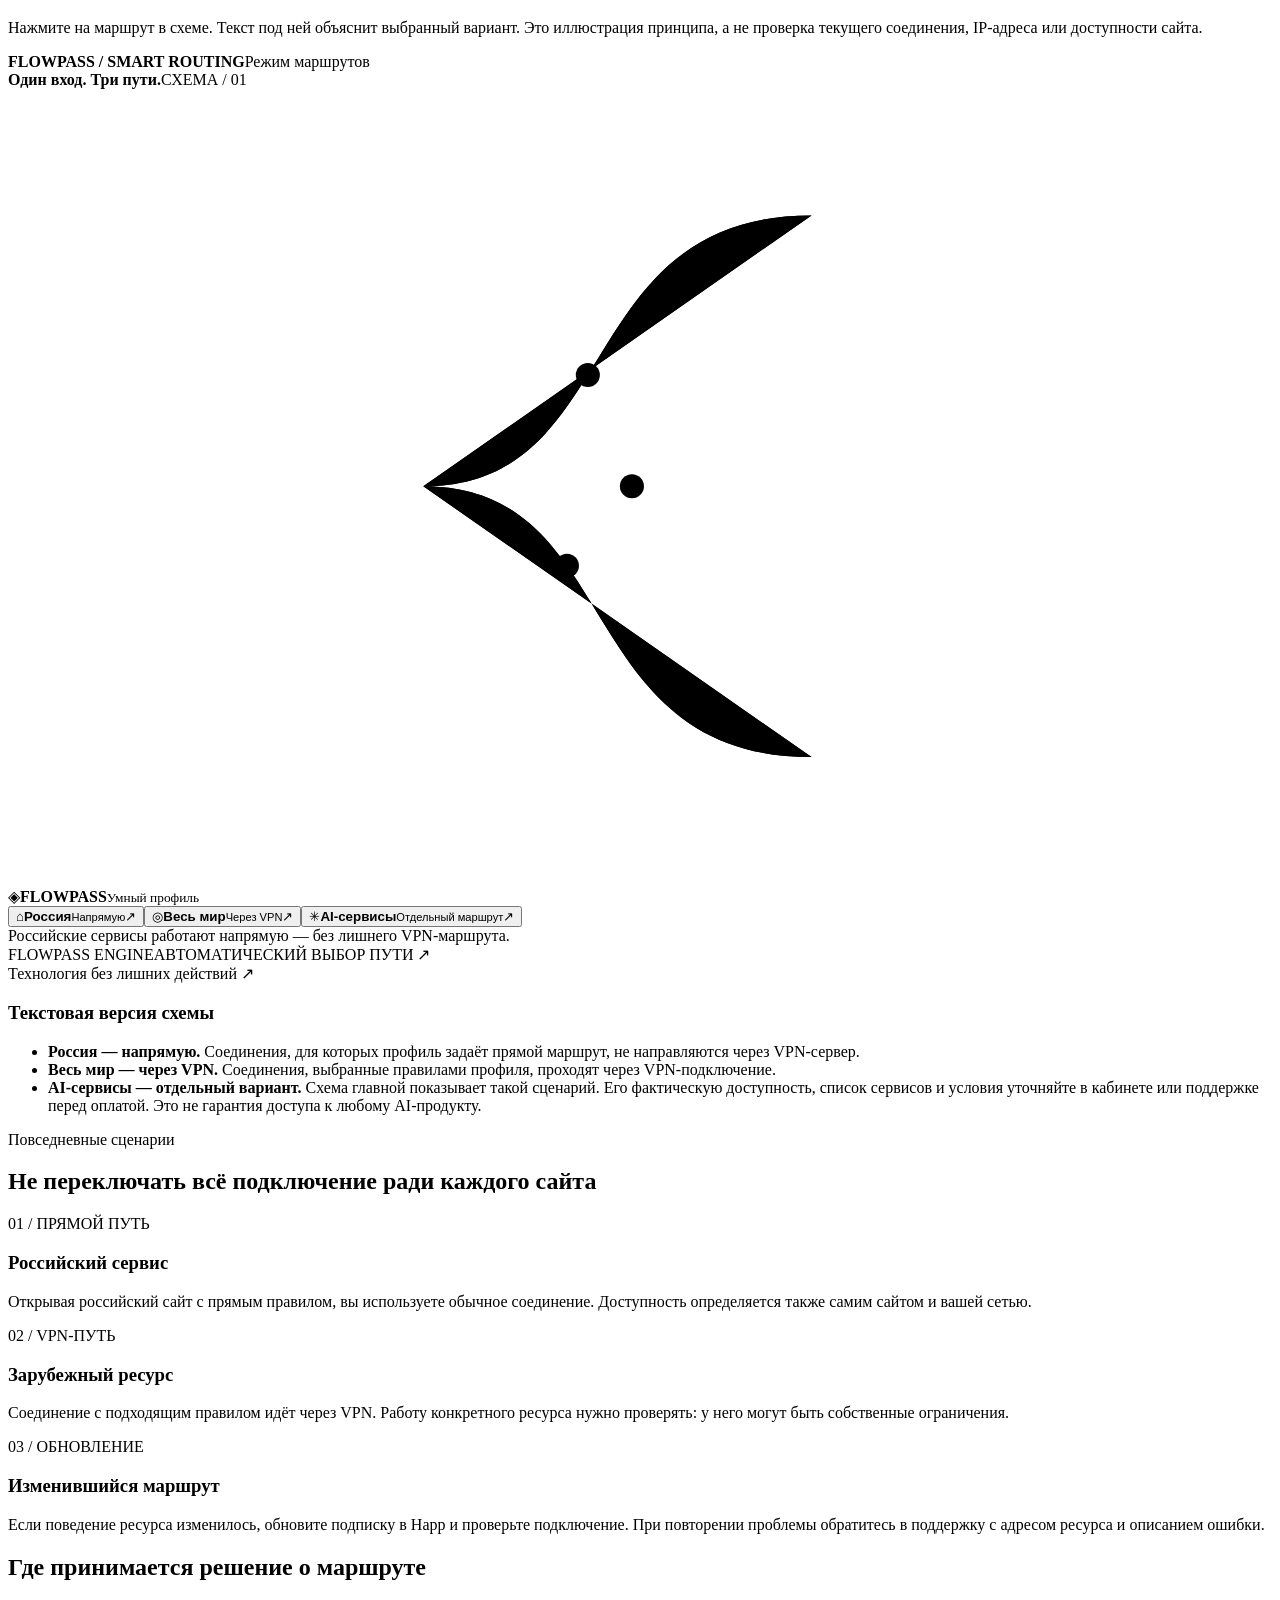
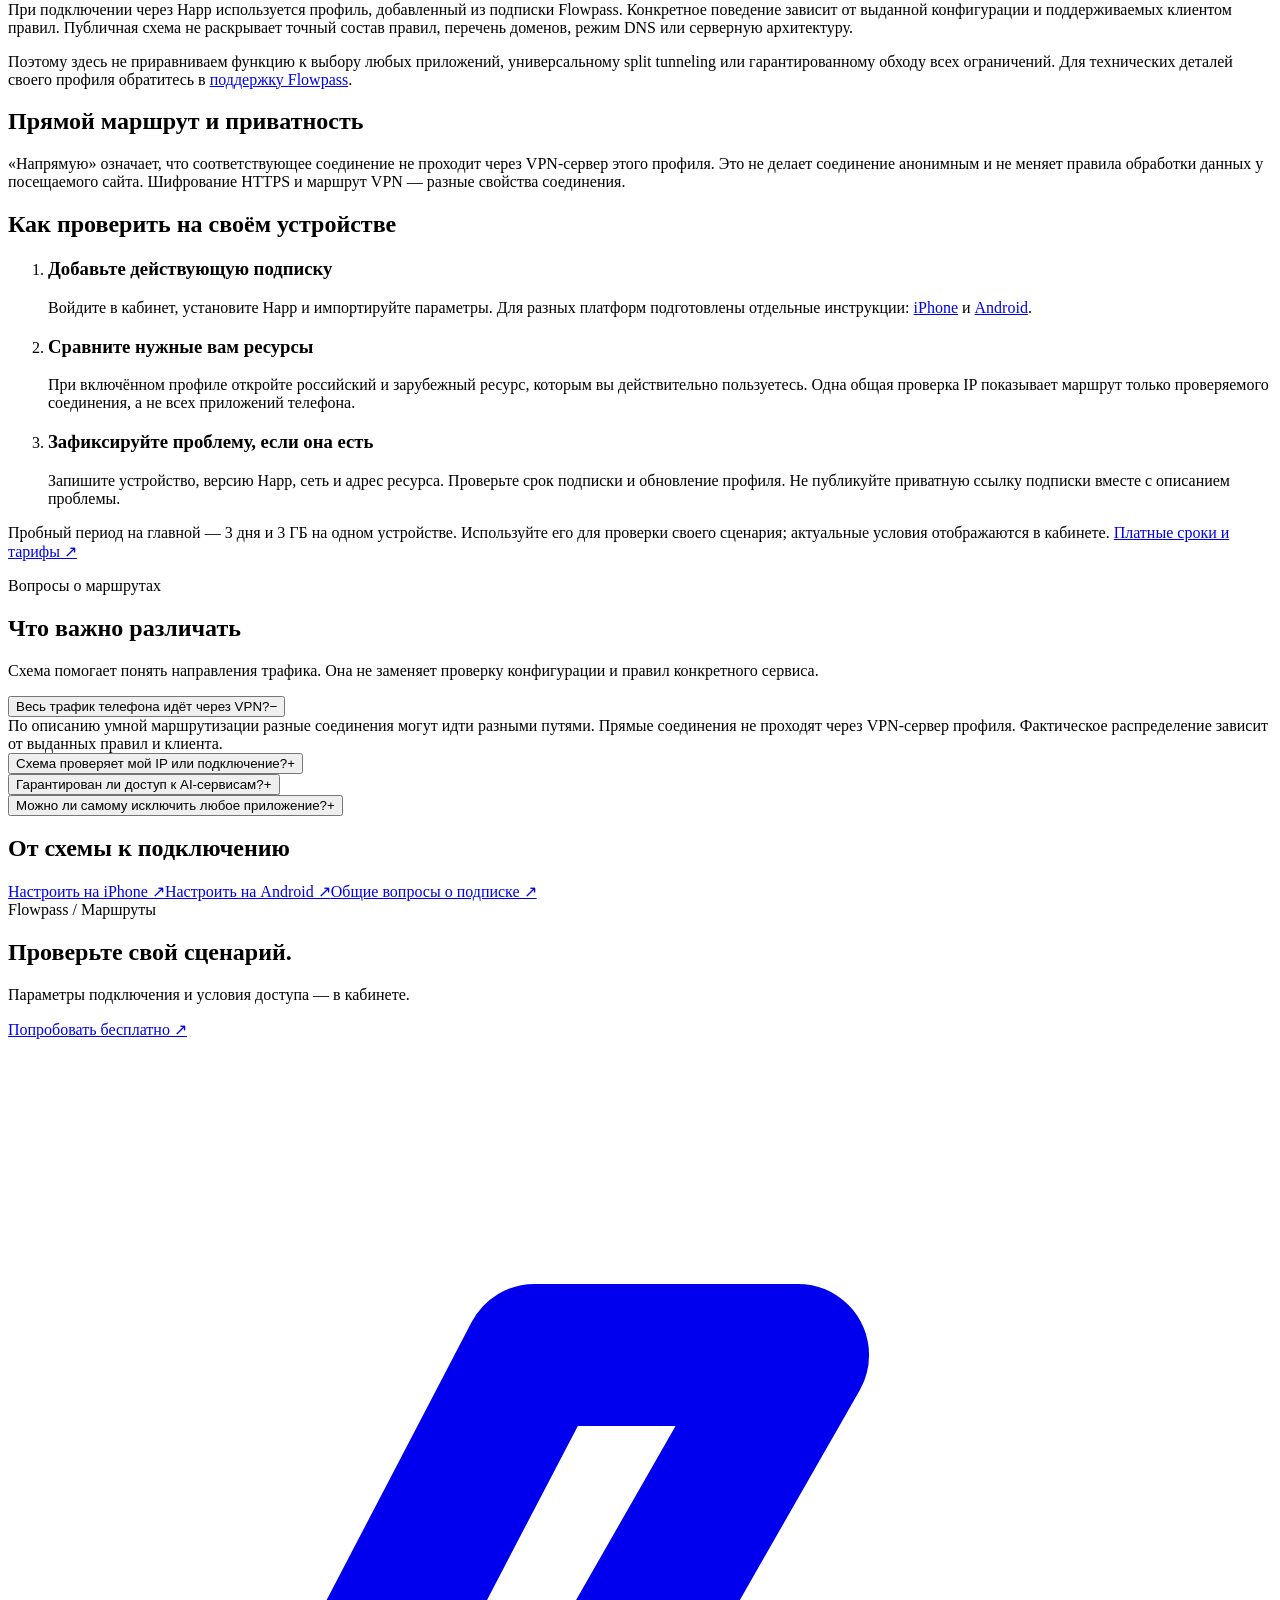
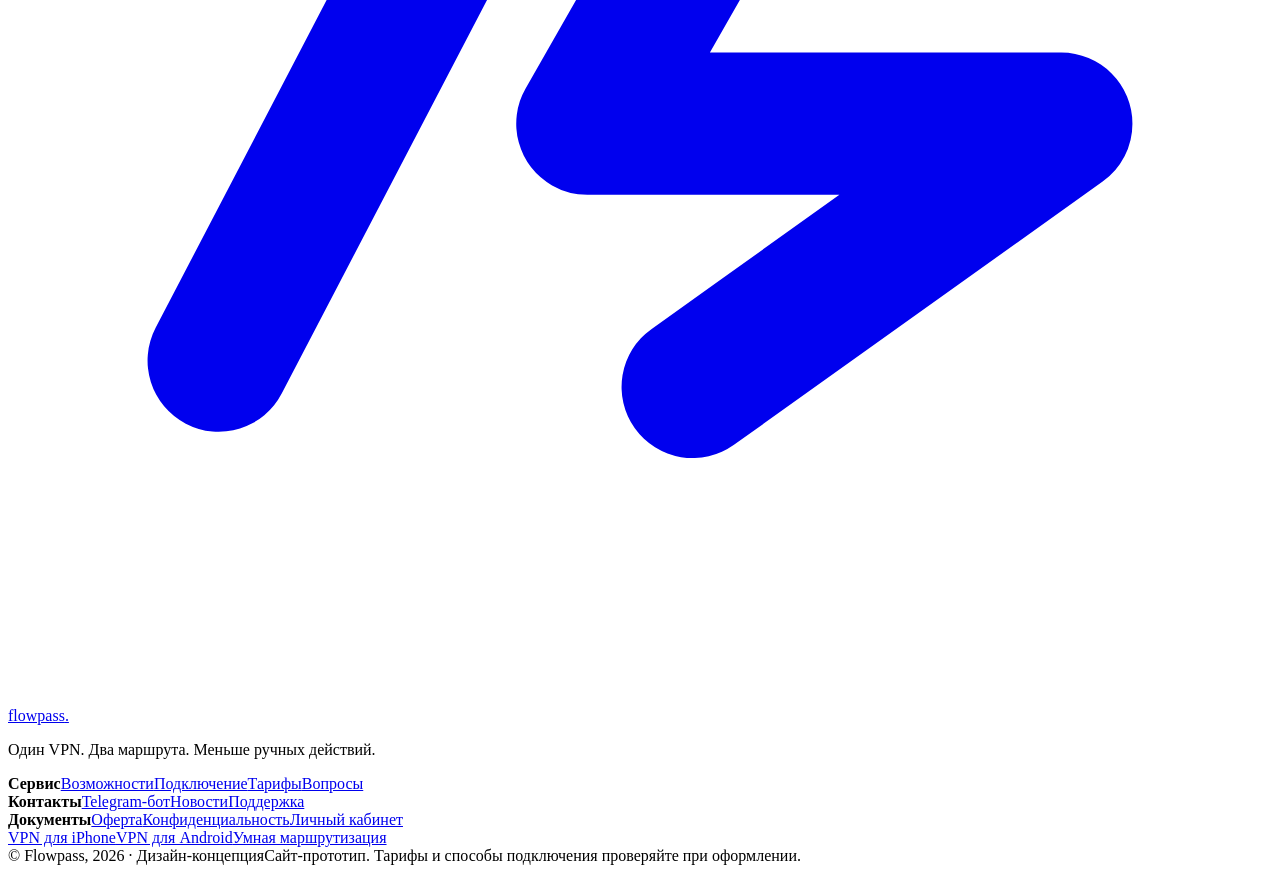
==== commit 2bc55407: "Fix responsive install links across all device tabs" ====
--- a/smart-routing/index.html
+++ b/smart-routing/index.html
@@ -7,7 +7,7 @@
 <link rel="icon" href="/vlad/favicon.svg" type="image/svg+xml">
 <link rel="preconnect" href="https://fonts.googleapis.com"><link rel="preconnect" href="https://fonts.gstatic.com" crossorigin>
 <link href="https://fonts.googleapis.com/css2?family=DM+Sans:wght@400;500;600;700&family=Manrope:wght@400;500;600;700;800&display=swap" rel="stylesheet">
-<link rel="stylesheet" href="/vlad/assets/site.css?v=0a3135edefc5"><link rel="stylesheet" href="/vlad/assets/seo.css?v=0a6d3af3ed40"><script type="application/ld+json">[{"@context": "https://schema.org", "@type": "Service", "@id": "https://flowpass.online/#service", "name": "Flowpass VPN", "serviceType": "VPN-подписка", "url": "https://flowpass.online/", "description": "VPN-сервис с автоматической маршрутизацией трафика. Подключение через сторонний клиент Happ.", "offers": {"@type": "Offer", "price": "149", "priceCurrency": "RUB", "url": "https://lk.flowpass.online/buy/get", "description": "Доступ на 30 дней. Финальные условия — в личном кабинете."}}, {"@context": "https://schema.org", "@type": "BreadcrumbList", "itemListElement": [{"@type": "ListItem", "position": 1, "name": "Главная", "item": "https://flowpass.online/"}, {"@type": "ListItem", "position": 2, "name": "Умная маршрутизация", "item": "https://flowpass.online/smart-routing/"}]}]</script></head>
+<link rel="stylesheet" href="/vlad/assets/site.css?v=0a3135edefc5"><link rel="stylesheet" href="/vlad/assets/seo.css?v=0420ef50e229"><script type="application/ld+json">[{"@context": "https://schema.org", "@type": "Service", "@id": "https://flowpass.online/#service", "name": "Flowpass VPN", "serviceType": "VPN-подписка", "url": "https://flowpass.online/", "description": "VPN-сервис с автоматической маршрутизацией трафика. Подключение через сторонний клиент Happ.", "offers": {"@type": "Offer", "price": "149", "priceCurrency": "RUB", "url": "https://lk.flowpass.online/buy/get", "description": "Доступ на 30 дней. Финальные условия — в личном кабинете."}}, {"@context": "https://schema.org", "@type": "BreadcrumbList", "itemListElement": [{"@type": "ListItem", "position": 1, "name": "Главная", "item": "https://flowpass.online/"}, {"@type": "ListItem", "position": 2, "name": "Умная маршрутизация", "item": "https://flowpass.online/smart-routing/"}]}]</script></head>
 <body><div class="scroll-progress" id="scroll-progress" aria-hidden="true"></div><header class="navbar"><div class="container navin"><a class="logo" href="/vlad/#top" aria-label="Flowpass — наверх"><span class="logomark"><svg viewBox="0 0 24 24" fill="none" stroke="currentColor" stroke-width="2.7" stroke-linecap="round" stroke-linejoin="round"><path d="M4 17.5 10 6h5l-4 7h9l-7 5"/></svg></span>flowpass<span class="period">.</span></a><nav class="navlinks" id="navlinks"><a href="/vlad/#benefits">Возможности</a><a href="/vlad/#connect">Подключение</a><a href="/vlad/#tariffs">Тарифы</a><a href="/vlad/#faq">Вопросы</a><a href="/vlad/#guides">Инструкции</a></nav><div class="navright"><a class="btn btn-dark btn-sm" href="https://lk.flowpass.online/login">Личный кабинет <span class="arrow">↗</span></a><button class="menu" id="menu" aria-label="Открыть меню" aria-expanded="false">☰</button></div></div></header>
 <main id="top" class="seo-page"><div class="container"><nav class="breadcrumbs" aria-label="Хлебные крошки"><a href="/vlad/">Главная</a><span aria-hidden="true">/</span><span aria-current="page">Умная маршрутизация</span></nav></div>
 <section class="seo-hero"><div class="container"><div class="eyebrow">Flowpass / Smart routing</div><h1>Умная маршрутизация:<br>разные соединения — разные пути.</h1><p class="hero-lead">Не каждому соединению нужен один и тот же маршрут. В текущем описании Flowpass российские сервисы открываются напрямую, а зарубежный трафик направляется через VPN. Разберём, что это означает для обычного использования и чего схема не обещает.</p><div class="hero-buttons"><a class="btn btn-dark" href="https://lk.flowpass.online/login">Попробовать бесплатно <span class="arrow">↗</span></a><a class="btn btn-outline" href="#routes">Посмотреть схему ↓</a></div></div></section>
@@ -17,4 +17,4 @@
 <section class="seo-section"><div class="container faq-grid"><div class="sectionlead"><div class="eyebrow">Вопросы о маршрутах</div><h2>Что важно различать</h2><p>Схема помогает понять направления трафика. Она не заменяет проверку конфигурации и правил конкретного сервиса.</p></div><div class="faqlist"><div class="faqitem"><button aria-expanded="true">Весь трафик телефона идёт через VPN?<span>−</span></button><div class="faqanswer">По описанию умной маршрутизации разные соединения могут идти разными путями. Прямые соединения не проходят через VPN-сервер профиля. Фактическое распределение зависит от выданных правил и клиента.</div></div><div class="faqitem"><button aria-expanded="false">Схема проверяет мой IP или подключение?<span>+</span></button><div class="faqanswer" hidden>Нет. Кнопки меняют пояснение в демонстрации. Схема не делает сетевых проверок и не показывает состояние VPN на вашем устройстве.</div></div><div class="faqitem"><button aria-expanded="false">Гарантирован ли доступ к AI-сервисам?<span>+</span></button><div class="faqanswer" hidden>Нет. Наличие маршрута в демонстрации не подтверждает доступность каждого AI-сервиса. На работу влияют и ограничения самого сервиса. Поддерживаемые варианты и условия уточняйте до оплаты.</div></div><div class="faqitem"><button aria-expanded="false">Можно ли самому исключить любое приложение?<span>+</span></button><div class="faqanswer" hidden>Это не подтверждено публичным описанием Flowpass. Умная маршрутизация по профилю и ручной выбор приложений — разные возможности. Уточните поддержку нужной функции для своей платформы и версии клиента.</div></div></div></div></section>
 <section class="seo-section"><div class="container"><h2>От схемы к подключению</h2><div class="seo-related"><a href="/vlad/vpn/iphone/">Настроить на iPhone ↗</a><a href="/vlad/vpn/android/">Настроить на Android ↗</a><a href="/vlad/#faq">Общие вопросы о подписке ↗</a></div></div></section>
 <section class="cta-section"><div class="container"><div class="cta-box"><div><div class="eyebrow">Flowpass / Маршруты</div><h2>Проверьте свой сценарий.</h2><p>Параметры подключения и условия доступа — в кабинете.</p></div><a class="btn btn-light" href="https://lk.flowpass.online/login">Попробовать бесплатно ↗</a></div></div></section>
-</main><footer class="footer"><div class="container"><div class="footer-grid"><div class="footbrand"><a href="/vlad/#top" class="logo"><span class="logomark"><svg viewBox="0 0 24 24" fill="none" stroke="currentColor" stroke-width="2.7" stroke-linecap="round" stroke-linejoin="round"><path d="M4 17.5 10 6h5l-4 7h9l-7 5"/></svg></span>flowpass<span class="period">.</span></a><p>Один VPN. Два маршрута. Меньше ручных действий.</p></div><div class="footcol"><strong>Сервис</strong><a href="/vlad/#benefits">Возможности</a><a href="/vlad/#connect">Подключение</a><a href="/vlad/#tariffs">Тарифы</a><a href="/vlad/#faq">Вопросы</a></div><div class="footcol"><strong>Контакты</strong><a href="https://t.me/flowpass24_bot">Telegram-бот</a><a href="https://t.me/my_flowpass">Новости</a><a href="https://t.me/Flowpass_helper_bot">Поддержка</a></div><div class="footcol"><strong>Документы</strong><a href="https://lk.flowpass.online/offer">Оферта</a><a href="https://lk.flowpass.online/privacy">Конфиденциальность</a><a href="https://lk.flowpass.online/login">Личный кабинет</a></div></div><div class="guide-links"><a href="/vlad/vpn/iphone/">VPN для iPhone</a><a href="/vlad/vpn/android/">VPN для Android</a><a href="/vlad/smart-routing/">Умная маршрутизация</a></div><div class="copyright"><span>© Flowpass, 2026 · Дизайн-концепция</span><span>Сайт-прототип. Тарифы и способы подключения проверяйте при оформлении.</span></div></div></footer><script src="/vlad/assets/site.js?v=56a1f459959f" defer></script></body></html>+</main><footer class="footer"><div class="container"><div class="footer-grid"><div class="footbrand"><a href="/vlad/#top" class="logo"><span class="logomark"><svg viewBox="0 0 24 24" fill="none" stroke="currentColor" stroke-width="2.7" stroke-linecap="round" stroke-linejoin="round"><path d="M4 17.5 10 6h5l-4 7h9l-7 5"/></svg></span>flowpass<span class="period">.</span></a><p>Один VPN. Два маршрута. Меньше ручных действий.</p></div><div class="footcol"><strong>Сервис</strong><a href="/vlad/#benefits">Возможности</a><a href="/vlad/#connect">Подключение</a><a href="/vlad/#tariffs">Тарифы</a><a href="/vlad/#faq">Вопросы</a></div><div class="footcol"><strong>Контакты</strong><a href="https://t.me/flowpass24_bot">Telegram-бот</a><a href="https://t.me/my_flowpass">Новости</a><a href="https://t.me/Flowpass_helper_bot">Поддержка</a></div><div class="footcol"><strong>Документы</strong><a href="https://lk.flowpass.online/offer">Оферта</a><a href="https://lk.flowpass.online/privacy">Конфиденциальность</a><a href="https://lk.flowpass.online/login">Личный кабинет</a></div></div><div class="guide-links"><a href="/vlad/vpn/iphone/">VPN для iPhone</a><a href="/vlad/vpn/android/">VPN для Android</a><a href="/vlad/smart-routing/">Умная маршрутизация</a></div><div class="copyright"><span>© Flowpass, 2026 · Дизайн-концепция</span><span>Сайт-прототип. Тарифы и способы подключения проверяйте при оформлении.</span></div></div></footer><script src="/vlad/assets/site.js?v=4292654c3fdf" defer></script></body></html>
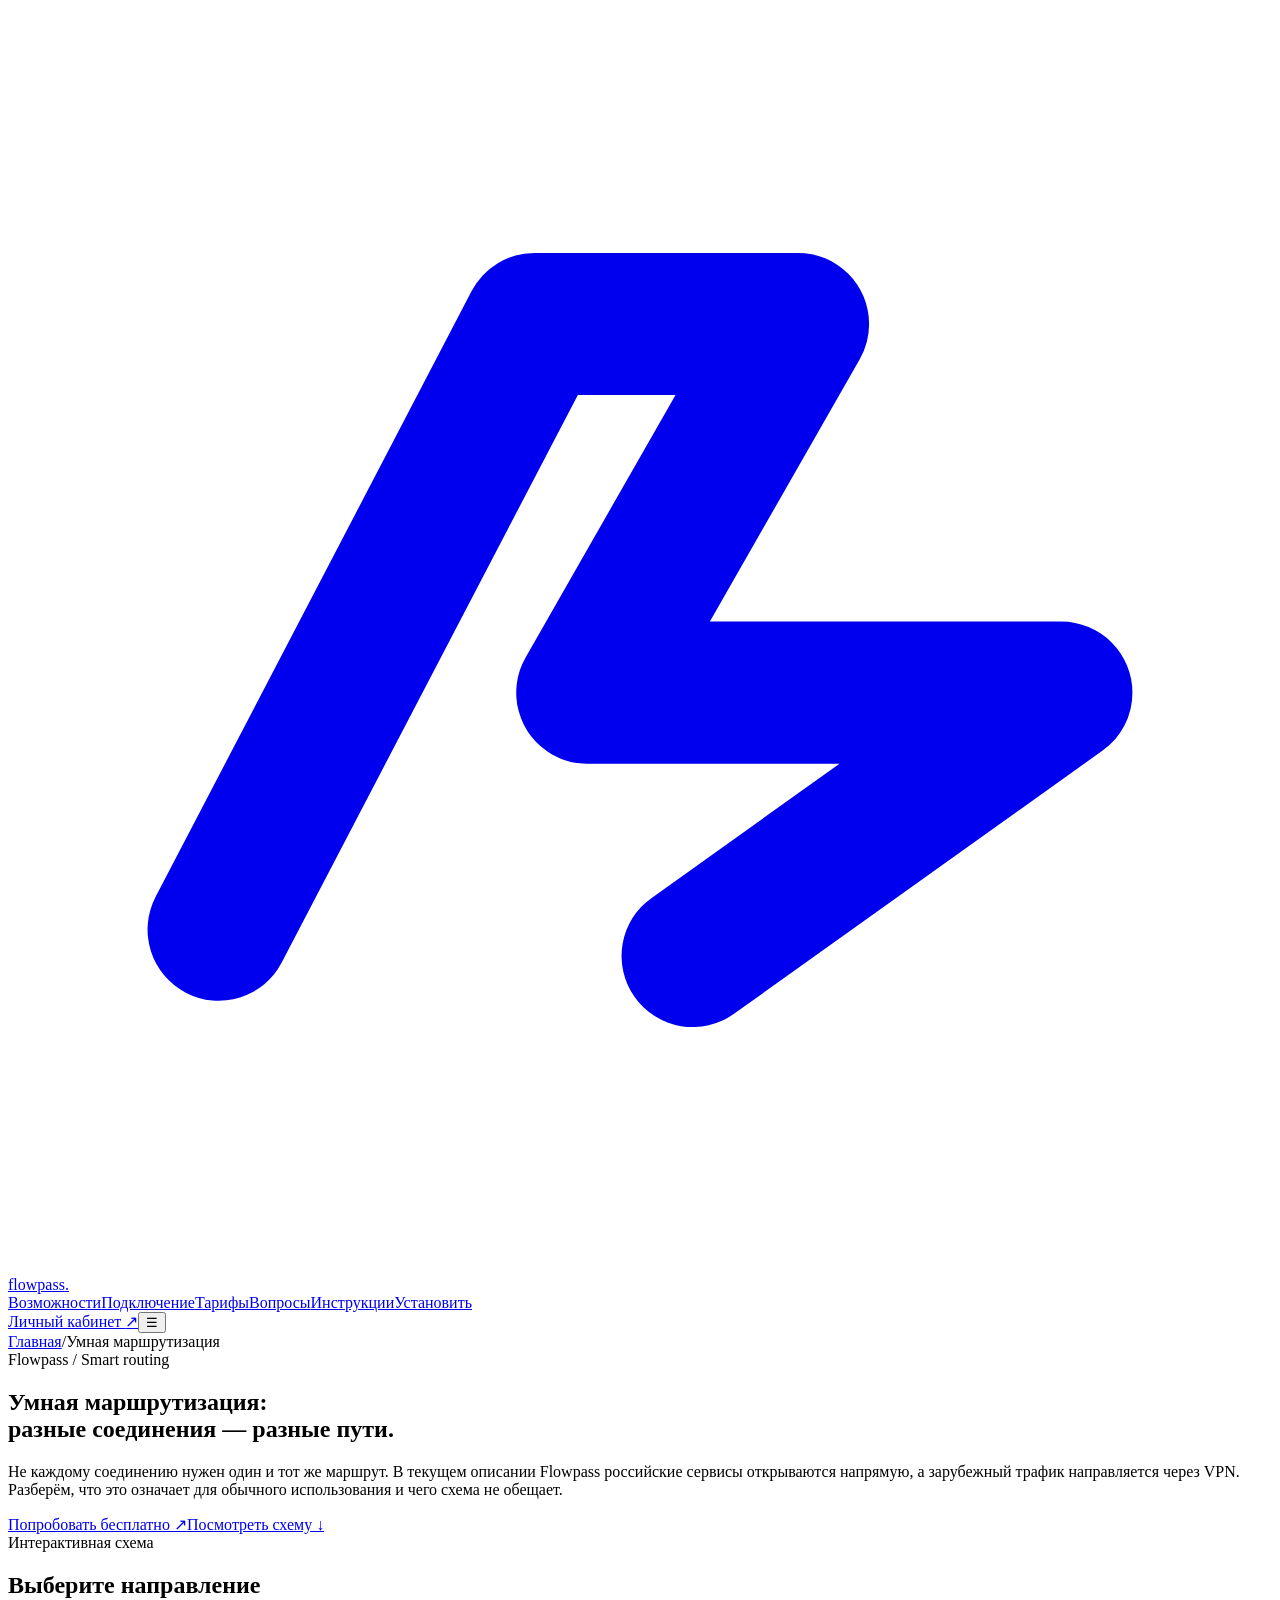
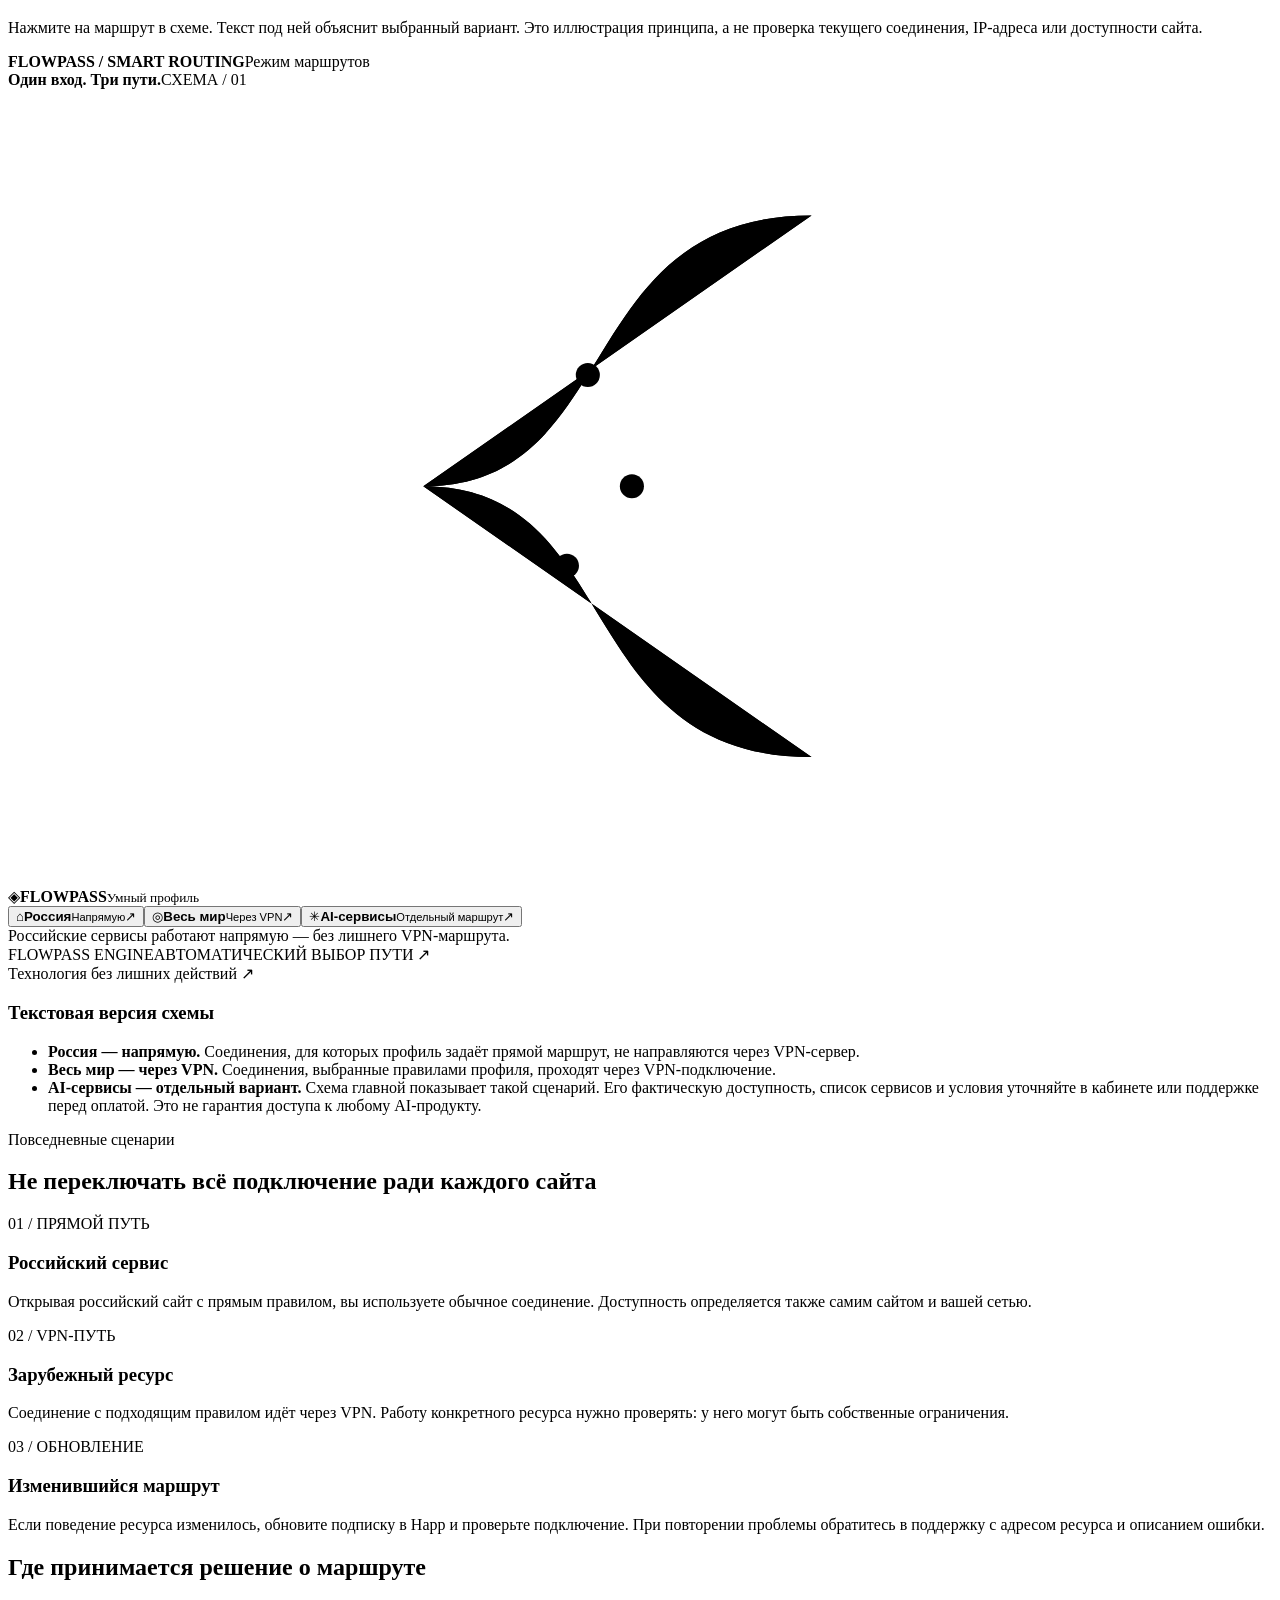
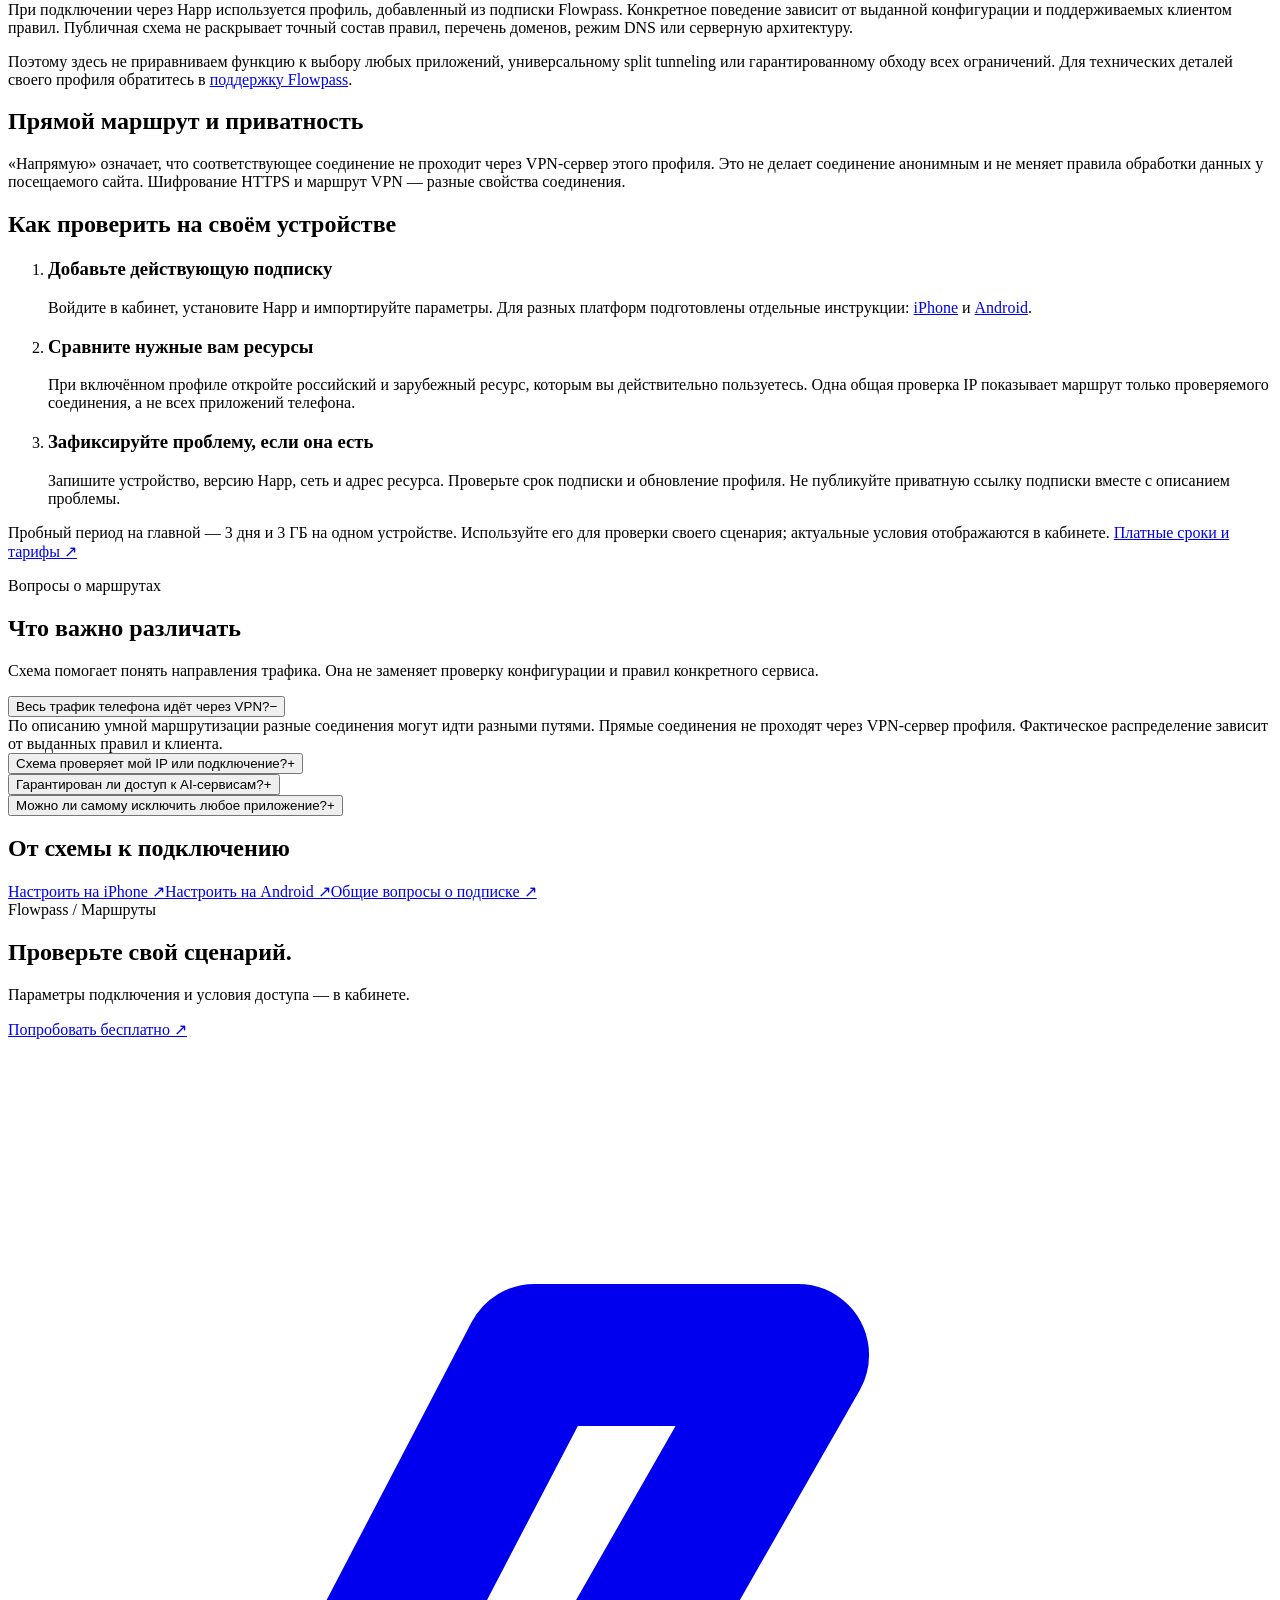
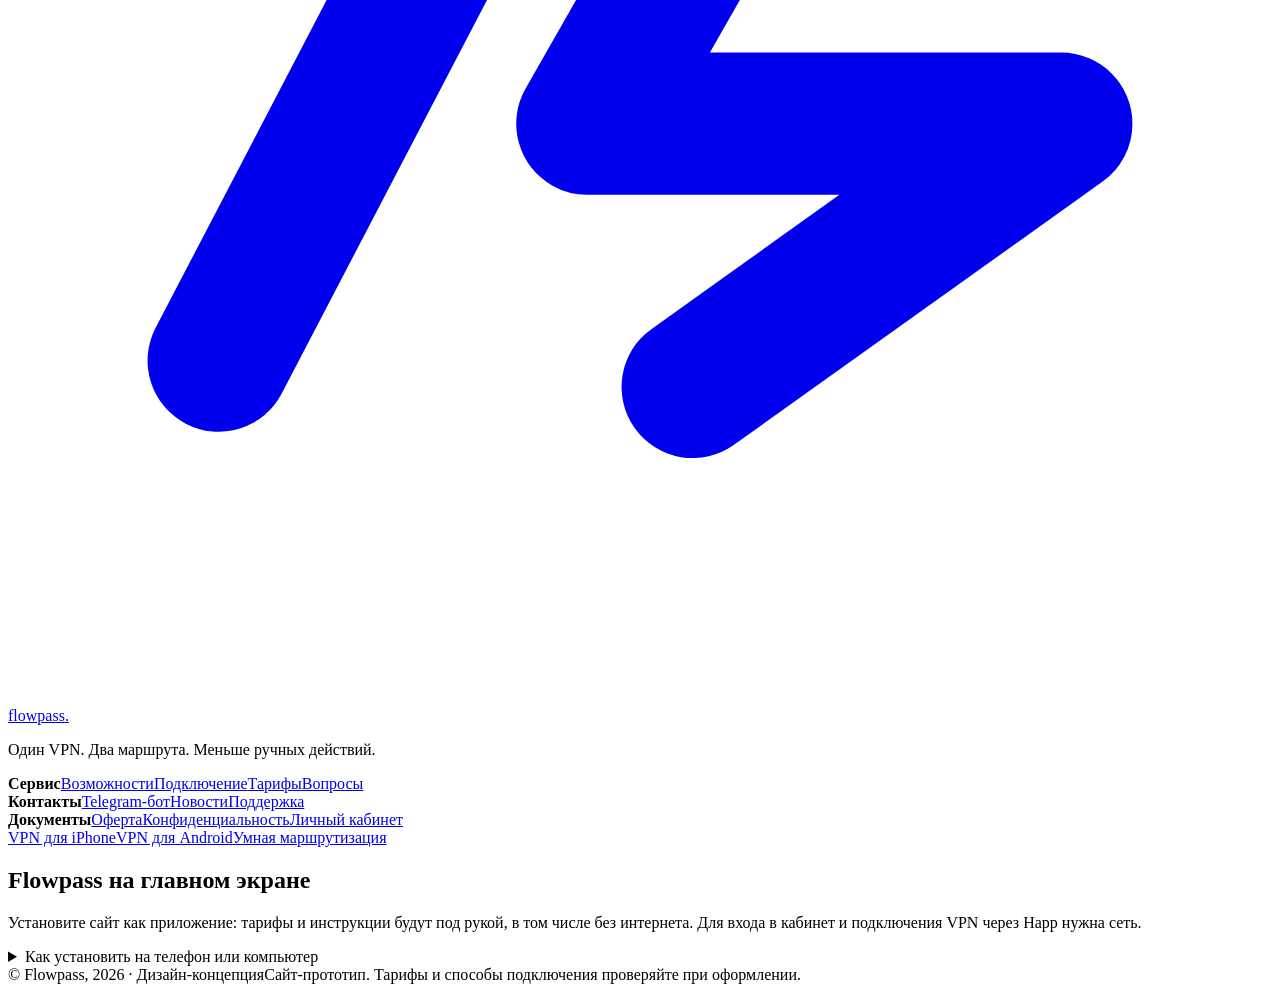
==== commit cbedef3d: "Add installable PWA with offline guides and mobile app layout" ====
--- a/smart-routing/index.html
+++ b/smart-routing/index.html
@@ -7,8 +7,8 @@
 <link rel="icon" href="/vlad/favicon.svg" type="image/svg+xml">
 <link rel="preconnect" href="https://fonts.googleapis.com"><link rel="preconnect" href="https://fonts.gstatic.com" crossorigin>
 <link href="https://fonts.googleapis.com/css2?family=DM+Sans:wght@400;500;600;700&family=Manrope:wght@400;500;600;700;800&display=swap" rel="stylesheet">
-<link rel="stylesheet" href="/vlad/assets/site.css?v=0a3135edefc5"><link rel="stylesheet" href="/vlad/assets/seo.css?v=0420ef50e229"><script type="application/ld+json">[{"@context": "https://schema.org", "@type": "Service", "@id": "https://flowpass.online/#service", "name": "Flowpass VPN", "serviceType": "VPN-подписка", "url": "https://flowpass.online/", "description": "VPN-сервис с автоматической маршрутизацией трафика. Подключение через сторонний клиент Happ.", "offers": {"@type": "Offer", "price": "149", "priceCurrency": "RUB", "url": "https://lk.flowpass.online/buy/get", "description": "Доступ на 30 дней. Финальные условия — в личном кабинете."}}, {"@context": "https://schema.org", "@type": "BreadcrumbList", "itemListElement": [{"@type": "ListItem", "position": 1, "name": "Главная", "item": "https://flowpass.online/"}, {"@type": "ListItem", "position": 2, "name": "Умная маршрутизация", "item": "https://flowpass.online/smart-routing/"}]}]</script></head>
-<body><div class="scroll-progress" id="scroll-progress" aria-hidden="true"></div><header class="navbar"><div class="container navin"><a class="logo" href="/vlad/#top" aria-label="Flowpass — наверх"><span class="logomark"><svg viewBox="0 0 24 24" fill="none" stroke="currentColor" stroke-width="2.7" stroke-linecap="round" stroke-linejoin="round"><path d="M4 17.5 10 6h5l-4 7h9l-7 5"/></svg></span>flowpass<span class="period">.</span></a><nav class="navlinks" id="navlinks"><a href="/vlad/#benefits">Возможности</a><a href="/vlad/#connect">Подключение</a><a href="/vlad/#tariffs">Тарифы</a><a href="/vlad/#faq">Вопросы</a><a href="/vlad/#guides">Инструкции</a></nav><div class="navright"><a class="btn btn-dark btn-sm" href="https://lk.flowpass.online/login">Личный кабинет <span class="arrow">↗</span></a><button class="menu" id="menu" aria-label="Открыть меню" aria-expanded="false">☰</button></div></div></header>
+<link rel="stylesheet" href="/vlad/assets/site.css?v=0a3135edefc5"><link rel="stylesheet" href="/vlad/assets/seo.css?v=0420ef50e229"><script type="application/ld+json">[{"@context": "https://schema.org", "@type": "Service", "@id": "https://flowpass.online/#service", "name": "Flowpass VPN", "serviceType": "VPN-подписка", "url": "https://flowpass.online/", "description": "VPN-сервис с автоматической маршрутизацией трафика. Подключение через сторонний клиент Happ.", "offers": {"@type": "Offer", "price": "149", "priceCurrency": "RUB", "url": "https://lk.flowpass.online/buy/get", "description": "Доступ на 30 дней. Финальные условия — в личном кабинете."}}, {"@context": "https://schema.org", "@type": "BreadcrumbList", "itemListElement": [{"@type": "ListItem", "position": 1, "name": "Главная", "item": "https://flowpass.online/"}, {"@type": "ListItem", "position": 2, "name": "Умная маршрутизация", "item": "https://flowpass.online/smart-routing/"}]}]</script><link rel="manifest" href="/vlad/manifest.webmanifest"><link rel="apple-touch-icon" sizes="180x180" href="/vlad/assets/icons/apple-touch-icon.png"><meta name="mobile-web-app-capable" content="yes"><meta name="apple-mobile-web-app-capable" content="yes"><meta name="apple-mobile-web-app-title" content="Flowpass"><meta name="apple-mobile-web-app-status-bar-style" content="black-translucent"><link rel="stylesheet" href="/vlad/assets/pwa.css?v=f11a0b5beb15"></head>
+<body><div class="scroll-progress" id="scroll-progress" aria-hidden="true"></div><header class="navbar"><div class="container navin"><a class="logo" href="/vlad/#top" aria-label="Flowpass — наверх"><span class="logomark"><svg viewBox="0 0 24 24" fill="none" stroke="currentColor" stroke-width="2.7" stroke-linecap="round" stroke-linejoin="round"><path d="M4 17.5 10 6h5l-4 7h9l-7 5"/></svg></span>flowpass<span class="period">.</span></a><nav class="navlinks" id="navlinks"><a href="/vlad/#benefits">Возможности</a><a href="/vlad/#connect">Подключение</a><a href="/vlad/#tariffs">Тарифы</a><a href="/vlad/#faq">Вопросы</a><a href="/vlad/#guides">Инструкции</a><a href="/vlad/#install">Установить</a></nav><div class="navright"><a class="btn btn-dark btn-sm" href="https://lk.flowpass.online/login">Личный кабинет <span class="arrow">↗</span></a><button class="menu" id="menu" aria-label="Открыть меню" aria-expanded="false">☰</button></div></div></header>
 <main id="top" class="seo-page"><div class="container"><nav class="breadcrumbs" aria-label="Хлебные крошки"><a href="/vlad/">Главная</a><span aria-hidden="true">/</span><span aria-current="page">Умная маршрутизация</span></nav></div>
 <section class="seo-hero"><div class="container"><div class="eyebrow">Flowpass / Smart routing</div><h1>Умная маршрутизация:<br>разные соединения — разные пути.</h1><p class="hero-lead">Не каждому соединению нужен один и тот же маршрут. В текущем описании Flowpass российские сервисы открываются напрямую, а зарубежный трафик направляется через VPN. Разберём, что это означает для обычного использования и чего схема не обещает.</p><div class="hero-buttons"><a class="btn btn-dark" href="https://lk.flowpass.online/login">Попробовать бесплатно <span class="arrow">↗</span></a><a class="btn btn-outline" href="#routes">Посмотреть схему ↓</a></div></div></section>
 <section class="seo-section how" id="routes"><div class="container"><div class="sectionlead"><div class="eyebrow">Интерактивная схема</div><h2>Выберите направление</h2><p>Нажмите на маршрут в схеме. Текст под ней объяснит выбранный вариант. Это иллюстрация принципа, а не проверка текущего соединения, IP-адреса или доступности сайта.</p></div><div class="route-scene" aria-label="Интерактивная демонстрация маршрутизации Flowpass"><div class="scene-back"></div><div class="route-card signature-panel"><div class="route-top"><strong>FLOWPASS / SMART ROUTING</strong><span class="live"><span class="indicator"></span>Режим маршрутов</span></div><div class="route-heading"><strong>Один вход. Три пути.</strong><span>СХЕМА / 01</span></div><div class="flow-board" id="flow-board"><svg class="flow-traces" viewBox="0 0 420 264" preserveAspectRatio="none" aria-hidden="true"><defs><linearGradient id="lineLocal" x1="0" x2="1"><stop stop-color="#8baac8"/><stop offset="1" stop-color="#7599b7"/></linearGradient><linearGradient id="lineVpn" x1="0" x2="1"><stop stop-color="#7da7d3"/><stop offset="1" stop-color="#3979d1"/></linearGradient></defs><path class="trace-base" d="M 138 132 C 205 132 187 42 267 42"/><path class="trace-base" d="M 138 132 C 205 132 187 132 267 132"/><path class="trace-base" d="M 138 132 C 205 132 187 222 267 222"/><path class="trace-active track-local" d="M 138 132 C 205 132 187 42 267 42"/><path class="trace-active track-vpn" d="M 138 132 C 205 132 187 132 267 132"/><path class="trace-active track-ai" d="M 138 132 C 205 132 187 222 267 222"/><circle class="dot d1" r="4"><animateMotion dur="4.5s" repeatCount="indefinite" path="M 138 132 C 205 132 187 42 267 42"/></circle><circle class="dot d2" r="4"><animateMotion dur="3.5s" repeatCount="indefinite" path="M 138 132 C 205 132 187 132 267 132"/></circle><circle class="dot d3" r="4"><animateMotion dur="5.5s" repeatCount="indefinite" path="M 138 132 C 205 132 187 222 267 222"/></circle></svg><div class="flow-origin"><span class="device-glyph" aria-hidden="true">◈</span><strong>FLOWPASS</strong><small>Умный профиль</small></div><div class="flow-endpoints"><button type="button" class="flow-target active" data-route="local" aria-pressed="true"><span class="flow-bullet">⌂</span><span><strong>Россия</strong><small>Напрямую</small></span><span class="flow-arrow">↗</span></button><button type="button" class="flow-target" data-route="vpn" aria-pressed="false"><span class="flow-bullet">◎</span><span><strong>Весь мир</strong><small>Через VPN</small></span><span class="flow-arrow">↗</span></button><button type="button" class="flow-target" data-route="ai" aria-pressed="false"><span class="flow-bullet">✳</span><span><strong>AI-сервисы</strong><small>Отдельный маршрут</small></span><span class="flow-arrow">↗</span></button></div></div><div class="flow-status"><span class="status-pulse"></span><span id="route-explain" aria-live="polite">Российские сервисы работают напрямую — без лишнего VPN-маршрута.</span></div><div class="flow-panel-foot"><span>FLOWPASS ENGINE</span><span>АВТОМАТИЧЕСКИЙ ВЫБОР ПУТИ ↗</span></div></div><div class="scene-label">Технология без лишних действий ↗</div></div><div class="seo-note"><h3>Текстовая версия схемы</h3><ul><li><strong>Россия — напрямую.</strong> Соединения, для которых профиль задаёт прямой маршрут, не направляются через VPN-сервер.</li><li><strong>Весь мир — через VPN.</strong> Соединения, выбранные правилами профиля, проходят через VPN-подключение.</li><li><strong>AI-сервисы — отдельный вариант.</strong> Схема главной показывает такой сценарий. Его фактическую доступность, список сервисов и условия уточняйте в кабинете или поддержке перед оплатой. Это не гарантия доступа к любому AI-продукту.</li></ul></div></div></section>
@@ -17,4 +17,18 @@
 <section class="seo-section"><div class="container faq-grid"><div class="sectionlead"><div class="eyebrow">Вопросы о маршрутах</div><h2>Что важно различать</h2><p>Схема помогает понять направления трафика. Она не заменяет проверку конфигурации и правил конкретного сервиса.</p></div><div class="faqlist"><div class="faqitem"><button aria-expanded="true">Весь трафик телефона идёт через VPN?<span>−</span></button><div class="faqanswer">По описанию умной маршрутизации разные соединения могут идти разными путями. Прямые соединения не проходят через VPN-сервер профиля. Фактическое распределение зависит от выданных правил и клиента.</div></div><div class="faqitem"><button aria-expanded="false">Схема проверяет мой IP или подключение?<span>+</span></button><div class="faqanswer" hidden>Нет. Кнопки меняют пояснение в демонстрации. Схема не делает сетевых проверок и не показывает состояние VPN на вашем устройстве.</div></div><div class="faqitem"><button aria-expanded="false">Гарантирован ли доступ к AI-сервисам?<span>+</span></button><div class="faqanswer" hidden>Нет. Наличие маршрута в демонстрации не подтверждает доступность каждого AI-сервиса. На работу влияют и ограничения самого сервиса. Поддерживаемые варианты и условия уточняйте до оплаты.</div></div><div class="faqitem"><button aria-expanded="false">Можно ли самому исключить любое приложение?<span>+</span></button><div class="faqanswer" hidden>Это не подтверждено публичным описанием Flowpass. Умная маршрутизация по профилю и ручной выбор приложений — разные возможности. Уточните поддержку нужной функции для своей платформы и версии клиента.</div></div></div></div></section>
 <section class="seo-section"><div class="container"><h2>От схемы к подключению</h2><div class="seo-related"><a href="/vlad/vpn/iphone/">Настроить на iPhone ↗</a><a href="/vlad/vpn/android/">Настроить на Android ↗</a><a href="/vlad/#faq">Общие вопросы о подписке ↗</a></div></div></section>
 <section class="cta-section"><div class="container"><div class="cta-box"><div><div class="eyebrow">Flowpass / Маршруты</div><h2>Проверьте свой сценарий.</h2><p>Параметры подключения и условия доступа — в кабинете.</p></div><a class="btn btn-light" href="https://lk.flowpass.online/login">Попробовать бесплатно ↗</a></div></div></section>
-</main><footer class="footer"><div class="container"><div class="footer-grid"><div class="footbrand"><a href="/vlad/#top" class="logo"><span class="logomark"><svg viewBox="0 0 24 24" fill="none" stroke="currentColor" stroke-width="2.7" stroke-linecap="round" stroke-linejoin="round"><path d="M4 17.5 10 6h5l-4 7h9l-7 5"/></svg></span>flowpass<span class="period">.</span></a><p>Один VPN. Два маршрута. Меньше ручных действий.</p></div><div class="footcol"><strong>Сервис</strong><a href="/vlad/#benefits">Возможности</a><a href="/vlad/#connect">Подключение</a><a href="/vlad/#tariffs">Тарифы</a><a href="/vlad/#faq">Вопросы</a></div><div class="footcol"><strong>Контакты</strong><a href="https://t.me/flowpass24_bot">Telegram-бот</a><a href="https://t.me/my_flowpass">Новости</a><a href="https://t.me/Flowpass_helper_bot">Поддержка</a></div><div class="footcol"><strong>Документы</strong><a href="https://lk.flowpass.online/offer">Оферта</a><a href="https://lk.flowpass.online/privacy">Конфиденциальность</a><a href="https://lk.flowpass.online/login">Личный кабинет</a></div></div><div class="guide-links"><a href="/vlad/vpn/iphone/">VPN для iPhone</a><a href="/vlad/vpn/android/">VPN для Android</a><a href="/vlad/smart-routing/">Умная маршрутизация</a></div><div class="copyright"><span>© Flowpass, 2026 · Дизайн-концепция</span><span>Сайт-прототип. Тарифы и способы подключения проверяйте при оформлении.</span></div></div></footer><script src="/vlad/assets/site.js?v=4292654c3fdf" defer></script></body></html>+</main><footer class="footer"><div class="container"><div class="footer-grid"><div class="footbrand"><a href="/vlad/#top" class="logo"><span class="logomark"><svg viewBox="0 0 24 24" fill="none" stroke="currentColor" stroke-width="2.7" stroke-linecap="round" stroke-linejoin="round"><path d="M4 17.5 10 6h5l-4 7h9l-7 5"/></svg></span>flowpass<span class="period">.</span></a><p>Один VPN. Два маршрута. Меньше ручных действий.</p></div><div class="footcol"><strong>Сервис</strong><a href="/vlad/#benefits">Возможности</a><a href="/vlad/#connect">Подключение</a><a href="/vlad/#tariffs">Тарифы</a><a href="/vlad/#faq">Вопросы</a></div><div class="footcol"><strong>Контакты</strong><a href="https://t.me/flowpass24_bot">Telegram-бот</a><a href="https://t.me/my_flowpass">Новости</a><a href="https://t.me/Flowpass_helper_bot">Поддержка</a></div><div class="footcol"><strong>Документы</strong><a href="https://lk.flowpass.online/offer">Оферта</a><a href="https://lk.flowpass.online/privacy">Конфиденциальность</a><a href="https://lk.flowpass.online/login">Личный кабинет</a></div></div><div class="guide-links"><a href="/vlad/vpn/iphone/">VPN для iPhone</a><a href="/vlad/vpn/android/">VPN для Android</a><a href="/vlad/smart-routing/">Умная маршрутизация</a></div><section class="pwa-panel" id="install" aria-labelledby="pwa-title">
+  <div><h2 id="pwa-title">Flowpass на главном экране</h2><p>Установите сайт как приложение: тарифы и инструкции будут под рукой, в том числе без интернета. Для входа в кабинет и подключения VPN через Happ нужна сеть.</p></div>
+  <button class="btn btn-outline pwa-install" type="button" hidden>Установить Flowpass <span aria-hidden="true">↓</span></button>
+  <details class="pwa-help"><summary>Как установить на телефон или компьютер</summary><div>
+    <p><strong>iPhone и iPad:</strong> откройте сайт в Safari, нажмите «Поделиться» → «На экран Домой» → «Добавить». Если открыли сайт внутри другого приложения, сначала перейдите в Safari.</p>
+    <p><strong>Android:</strong> откройте сайт в Chrome и выберите в меню «Установить приложение» или «Добавить на главный экран».</p>
+    <p><strong>Компьютер:</strong> в Chrome или Edge используйте значок установки в адресной строке либо пункт установки приложения в меню браузера.</p>
+  </div></details>
+  <p class="pwa-install-status" role="status" hidden></p>
+</section>
+<div class="copyright"><span>© Flowpass, 2026 · Дизайн-концепция</span><span>Сайт-прототип. Тарифы и способы подключения проверяйте при оформлении.</span></div></div></footer><script src="/vlad/assets/site.js?v=4292654c3fdf" defer></script><div class="pwa-notices" aria-label="Состояние приложения">
+  <div class="pwa-notice pwa-offline" role="status" hidden>Нет сети. Сохранённые страницы и инструкции доступны; для кабинета и подключения нужен интернет.</div>
+  <div class="pwa-notice pwa-update" role="status" hidden><span>Доступна новая версия Flowpass.</span><button class="btn btn-light" type="button">Обновить</button></div>
+</div>
+<script src="/vlad/assets/pwa.js?v=f8d155fa6c8e" defer></script></body></html>
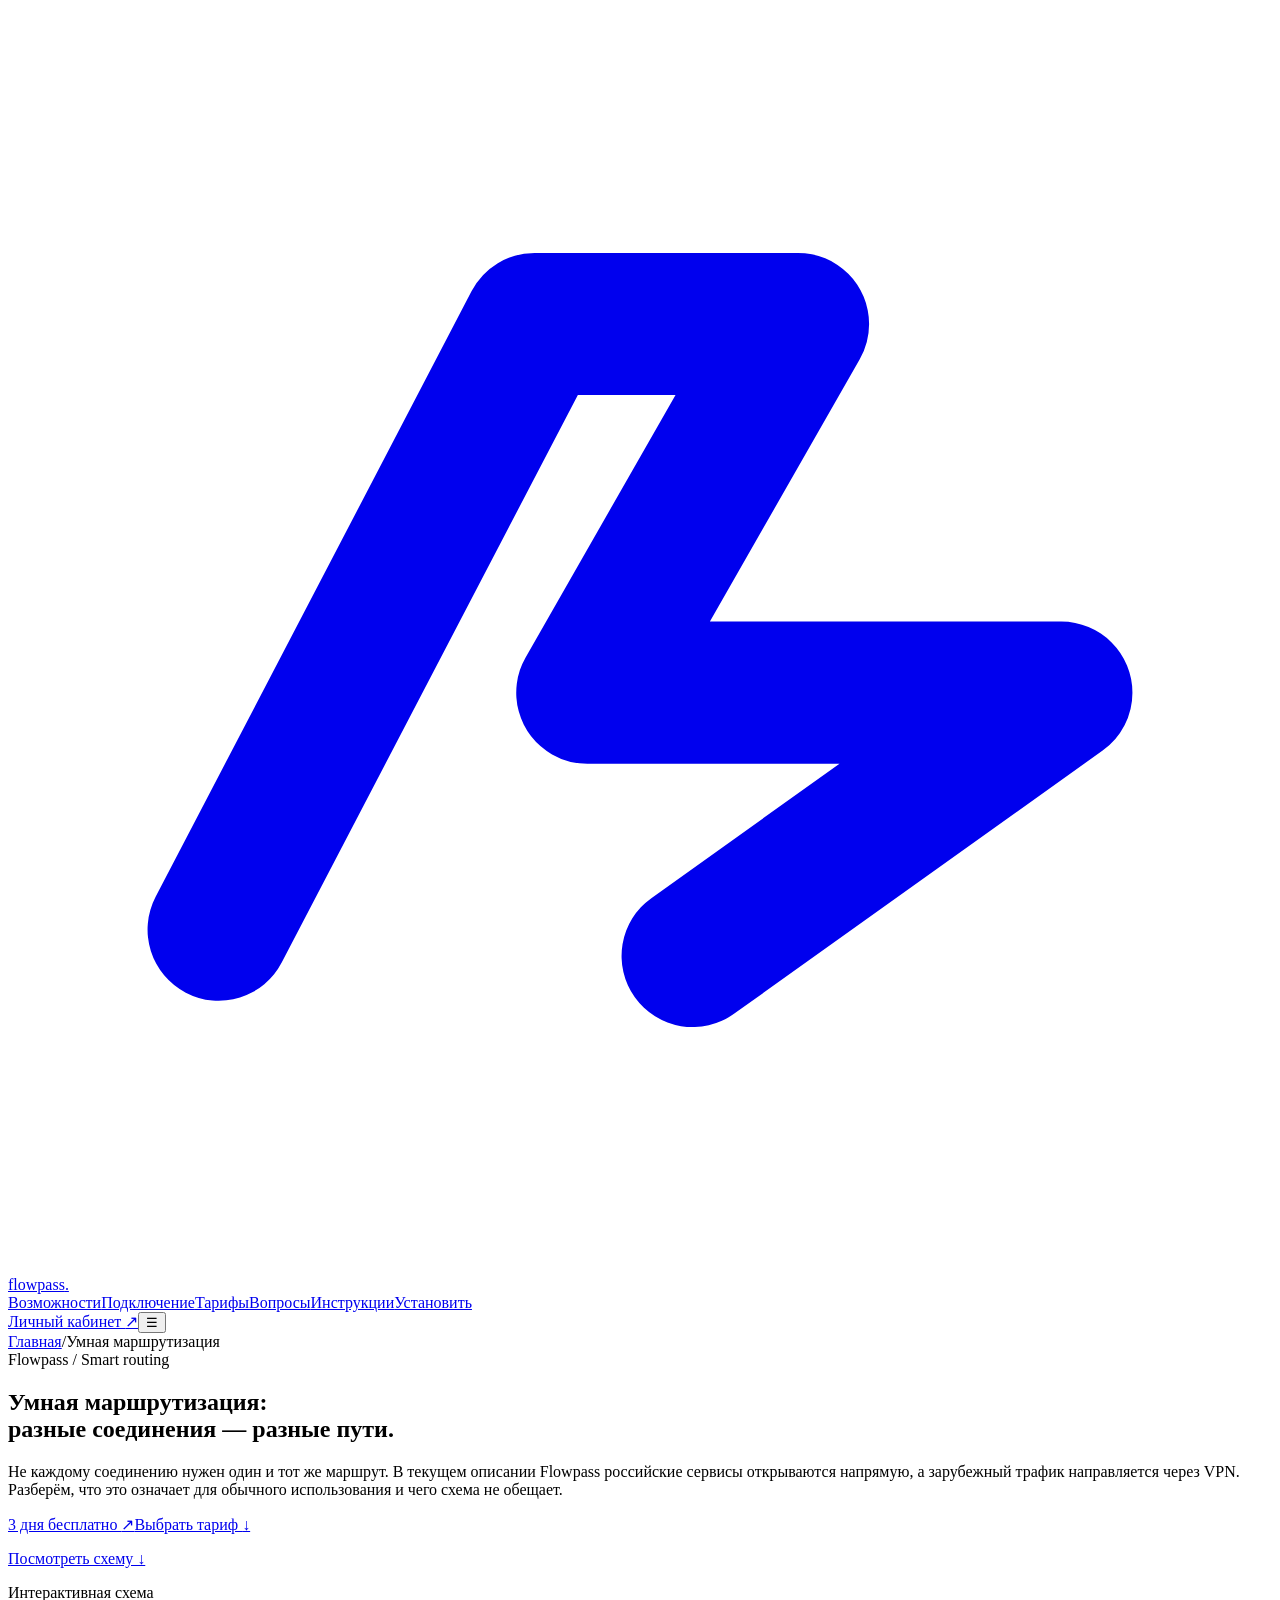
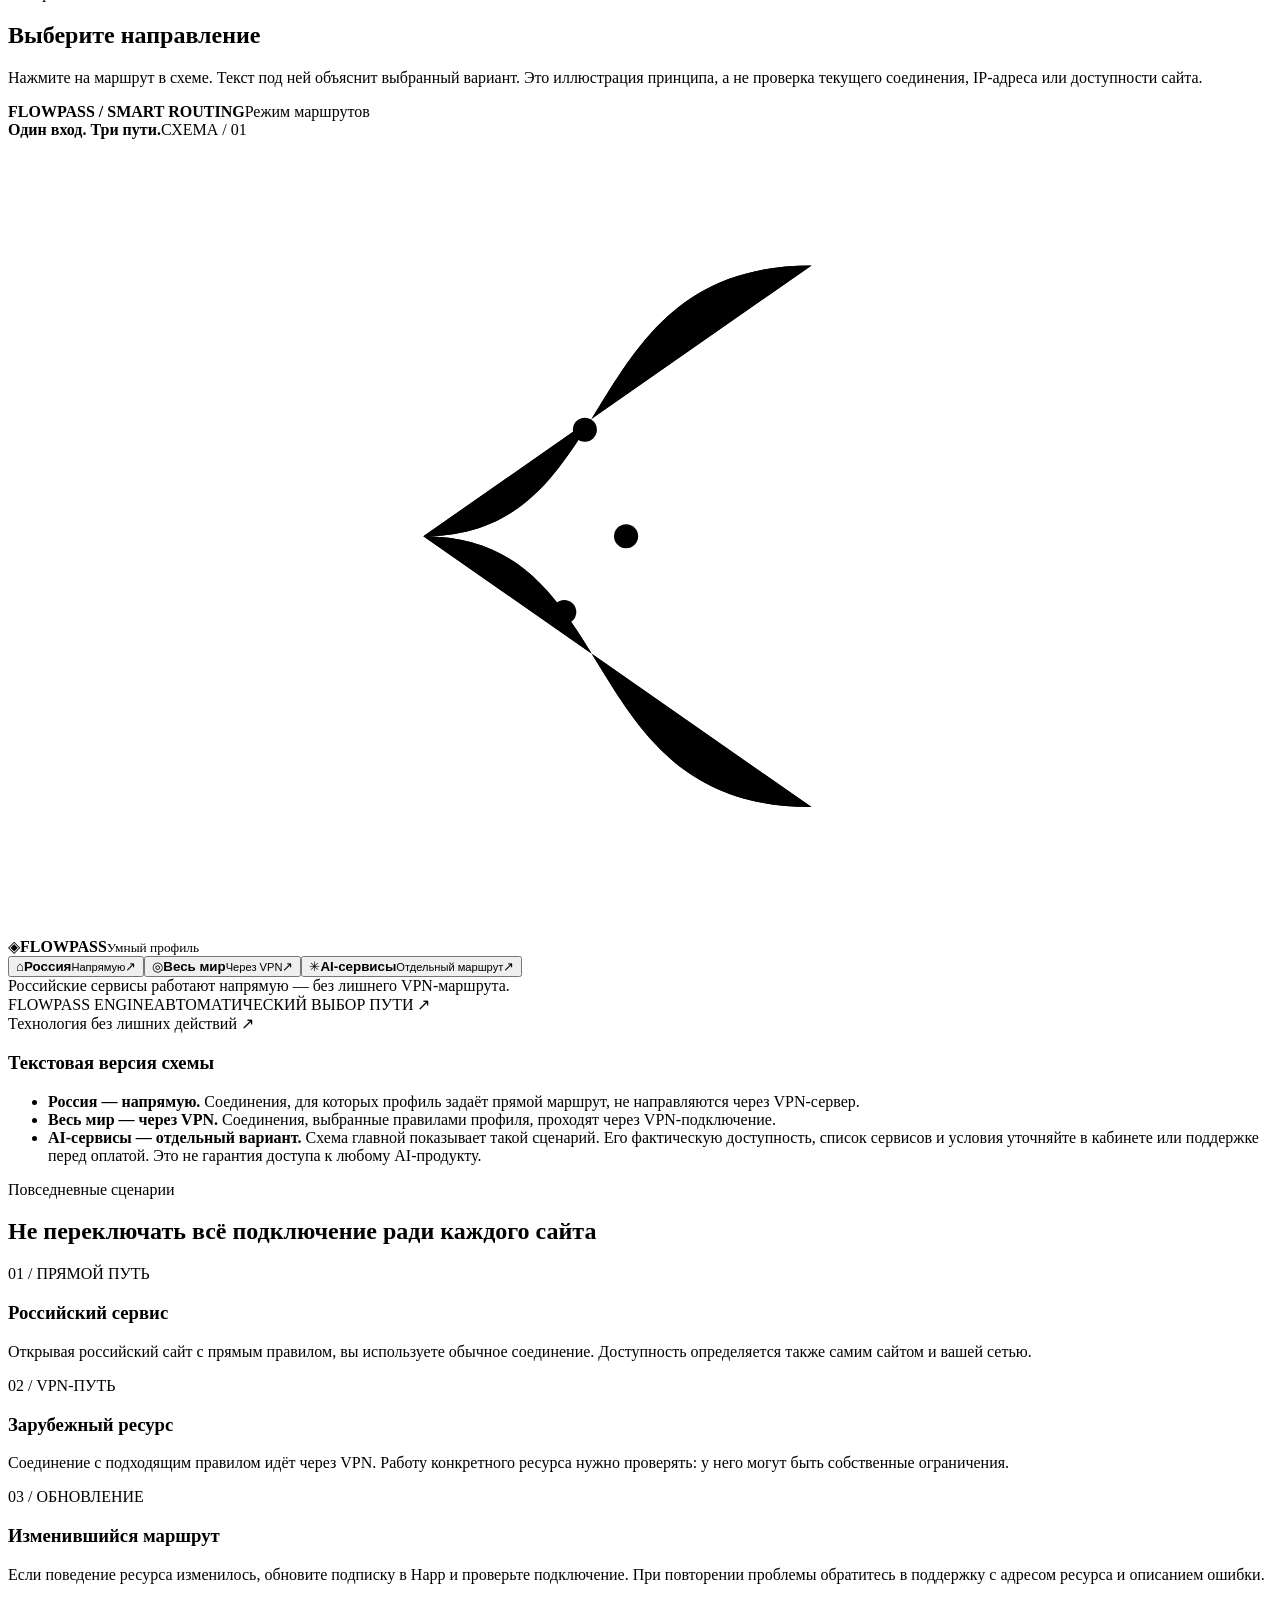
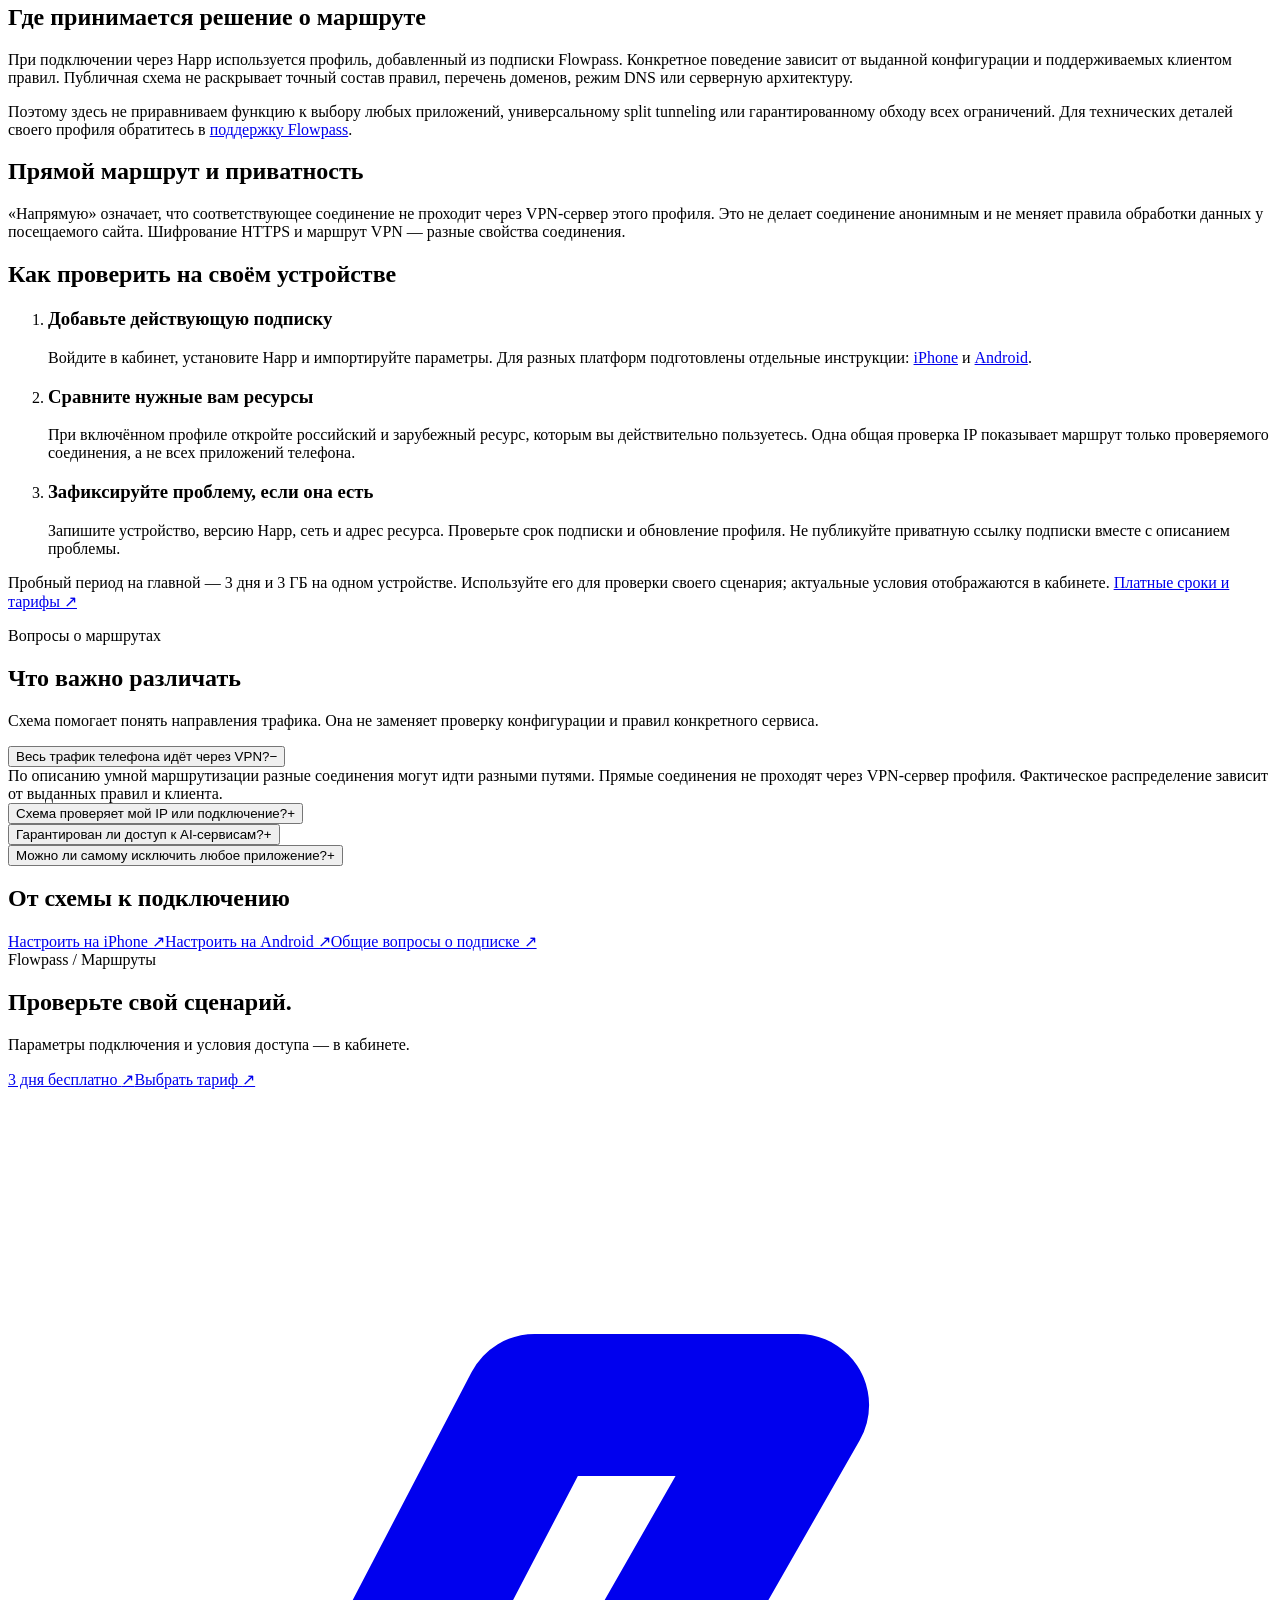
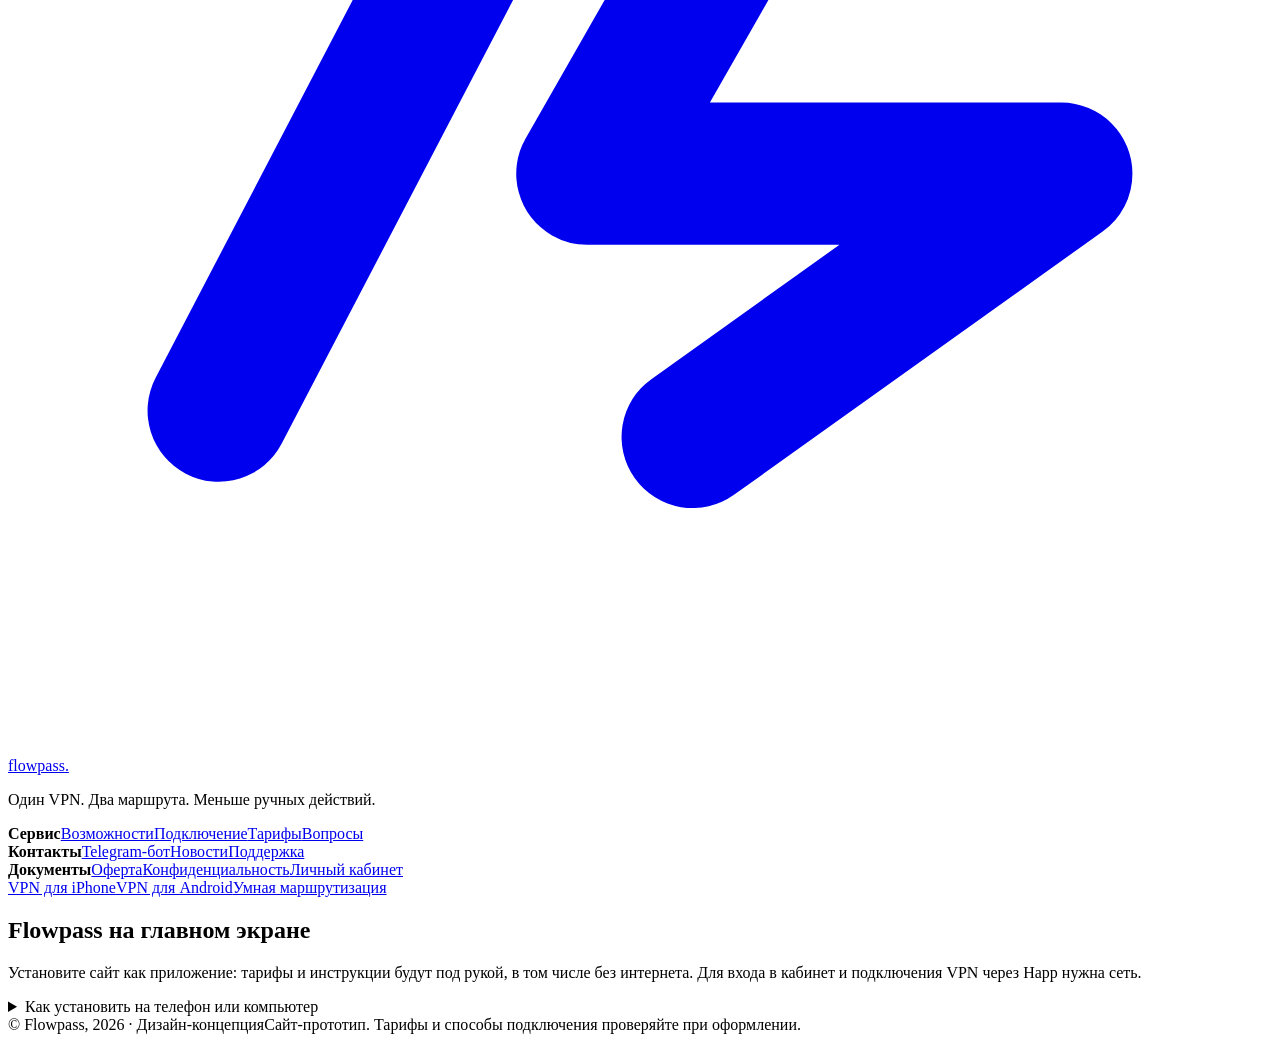
==== commit 99447783: "Add direct trial and paid-plan routes in Demo2" ====
--- a/smart-routing/index.html
+++ b/smart-routing/index.html
@@ -7,16 +7,16 @@
 <link rel="icon" href="/vlad/favicon.svg" type="image/svg+xml">
 <link rel="preconnect" href="https://fonts.googleapis.com"><link rel="preconnect" href="https://fonts.gstatic.com" crossorigin>
 <link href="https://fonts.googleapis.com/css2?family=DM+Sans:wght@400;500;600;700&family=Manrope:wght@400;500;600;700;800&display=swap" rel="stylesheet">
-<link rel="stylesheet" href="/vlad/assets/site.css?v=0a3135edefc5"><link rel="stylesheet" href="/vlad/assets/seo.css?v=0420ef50e229"><script type="application/ld+json">[{"@context": "https://schema.org", "@type": "Service", "@id": "https://flowpass.online/#service", "name": "Flowpass VPN", "serviceType": "VPN-подписка", "url": "https://flowpass.online/", "description": "VPN-сервис с автоматической маршрутизацией трафика. Подключение через сторонний клиент Happ.", "offers": {"@type": "Offer", "price": "149", "priceCurrency": "RUB", "url": "https://lk.flowpass.online/buy/get", "description": "Доступ на 30 дней. Финальные условия — в личном кабинете."}}, {"@context": "https://schema.org", "@type": "BreadcrumbList", "itemListElement": [{"@type": "ListItem", "position": 1, "name": "Главная", "item": "https://flowpass.online/"}, {"@type": "ListItem", "position": 2, "name": "Умная маршрутизация", "item": "https://flowpass.online/smart-routing/"}]}]</script><link rel="manifest" href="/vlad/manifest.webmanifest"><link rel="apple-touch-icon" sizes="180x180" href="/vlad/assets/icons/apple-touch-icon.png"><meta name="mobile-web-app-capable" content="yes"><meta name="apple-mobile-web-app-capable" content="yes"><meta name="apple-mobile-web-app-title" content="Flowpass"><meta name="apple-mobile-web-app-status-bar-style" content="black-translucent"><link rel="stylesheet" href="/vlad/assets/pwa.css?v=f11a0b5beb15"></head>
+<link rel="stylesheet" href="/vlad/assets/site.css?v=0a3135edefc5"><link rel="stylesheet" href="/vlad/assets/seo.css?v=659fb226c070"><script type="application/ld+json">[{"@context": "https://schema.org", "@type": "Service", "@id": "https://flowpass.online/#service", "name": "Flowpass VPN", "serviceType": "VPN-подписка", "url": "https://flowpass.online/", "description": "VPN-сервис с автоматической маршрутизацией трафика. Подключение через сторонний клиент Happ.", "offers": {"@type": "Offer", "price": "149", "priceCurrency": "RUB", "url": "https://lk.flowpass.online/buy/get", "description": "Доступ на 30 дней. Финальные условия — в личном кабинете."}}, {"@context": "https://schema.org", "@type": "BreadcrumbList", "itemListElement": [{"@type": "ListItem", "position": 1, "name": "Главная", "item": "https://flowpass.online/"}, {"@type": "ListItem", "position": 2, "name": "Умная маршрутизация", "item": "https://flowpass.online/smart-routing/"}]}]</script><link rel="manifest" href="/vlad/manifest.webmanifest"><link rel="apple-touch-icon" sizes="180x180" href="/vlad/assets/icons/apple-touch-icon.png"><meta name="mobile-web-app-capable" content="yes"><meta name="apple-mobile-web-app-capable" content="yes"><meta name="apple-mobile-web-app-title" content="Flowpass"><meta name="apple-mobile-web-app-status-bar-style" content="black-translucent"><link rel="stylesheet" href="/vlad/assets/pwa.css?v=f11a0b5beb15"></head>
 <body><div class="scroll-progress" id="scroll-progress" aria-hidden="true"></div><header class="navbar"><div class="container navin"><a class="logo" href="/vlad/#top" aria-label="Flowpass — наверх"><span class="logomark"><svg viewBox="0 0 24 24" fill="none" stroke="currentColor" stroke-width="2.7" stroke-linecap="round" stroke-linejoin="round"><path d="M4 17.5 10 6h5l-4 7h9l-7 5"/></svg></span>flowpass<span class="period">.</span></a><nav class="navlinks" id="navlinks"><a href="/vlad/#benefits">Возможности</a><a href="/vlad/#connect">Подключение</a><a href="/vlad/#tariffs">Тарифы</a><a href="/vlad/#faq">Вопросы</a><a href="/vlad/#guides">Инструкции</a><a href="/vlad/#install">Установить</a></nav><div class="navright"><a class="btn btn-dark btn-sm" href="https://lk.flowpass.online/login">Личный кабинет <span class="arrow">↗</span></a><button class="menu" id="menu" aria-label="Открыть меню" aria-expanded="false">☰</button></div></div></header>
 <main id="top" class="seo-page"><div class="container"><nav class="breadcrumbs" aria-label="Хлебные крошки"><a href="/vlad/">Главная</a><span aria-hidden="true">/</span><span aria-current="page">Умная маршрутизация</span></nav></div>
-<section class="seo-hero"><div class="container"><div class="eyebrow">Flowpass / Smart routing</div><h1>Умная маршрутизация:<br>разные соединения — разные пути.</h1><p class="hero-lead">Не каждому соединению нужен один и тот же маршрут. В текущем описании Flowpass российские сервисы открываются напрямую, а зарубежный трафик направляется через VPN. Разберём, что это означает для обычного использования и чего схема не обещает.</p><div class="hero-buttons"><a class="btn btn-dark" href="https://lk.flowpass.online/login">Попробовать бесплатно <span class="arrow">↗</span></a><a class="btn btn-outline" href="#routes">Посмотреть схему ↓</a></div></div></section>
+<section class="seo-hero"><div class="container"><div class="eyebrow">Flowpass / Smart routing</div><h1>Умная маршрутизация:<br>разные соединения — разные пути.</h1><p class="hero-lead">Не каждому соединению нужен один и тот же маршрут. В текущем описании Flowpass российские сервисы открываются напрямую, а зарубежный трафик направляется через VPN. Разберём, что это означает для обычного использования и чего схема не обещает.</p><div class="hero-buttons"><a class="btn btn-dark" href="https://lk.flowpass.online/login">3 дня бесплатно <span class="arrow" aria-hidden="true">↗</span></a><a class="btn btn-outline" href="/vlad/#paid-plans">Выбрать тариф <span class="arrow" aria-hidden="true">↓</span></a></div><p class="hero-help"><a href="#routes">Посмотреть схему ↓</a></p></div></section>
 <section class="seo-section how" id="routes"><div class="container"><div class="sectionlead"><div class="eyebrow">Интерактивная схема</div><h2>Выберите направление</h2><p>Нажмите на маршрут в схеме. Текст под ней объяснит выбранный вариант. Это иллюстрация принципа, а не проверка текущего соединения, IP-адреса или доступности сайта.</p></div><div class="route-scene" aria-label="Интерактивная демонстрация маршрутизации Flowpass"><div class="scene-back"></div><div class="route-card signature-panel"><div class="route-top"><strong>FLOWPASS / SMART ROUTING</strong><span class="live"><span class="indicator"></span>Режим маршрутов</span></div><div class="route-heading"><strong>Один вход. Три пути.</strong><span>СХЕМА / 01</span></div><div class="flow-board" id="flow-board"><svg class="flow-traces" viewBox="0 0 420 264" preserveAspectRatio="none" aria-hidden="true"><defs><linearGradient id="lineLocal" x1="0" x2="1"><stop stop-color="#8baac8"/><stop offset="1" stop-color="#7599b7"/></linearGradient><linearGradient id="lineVpn" x1="0" x2="1"><stop stop-color="#7da7d3"/><stop offset="1" stop-color="#3979d1"/></linearGradient></defs><path class="trace-base" d="M 138 132 C 205 132 187 42 267 42"/><path class="trace-base" d="M 138 132 C 205 132 187 132 267 132"/><path class="trace-base" d="M 138 132 C 205 132 187 222 267 222"/><path class="trace-active track-local" d="M 138 132 C 205 132 187 42 267 42"/><path class="trace-active track-vpn" d="M 138 132 C 205 132 187 132 267 132"/><path class="trace-active track-ai" d="M 138 132 C 205 132 187 222 267 222"/><circle class="dot d1" r="4"><animateMotion dur="4.5s" repeatCount="indefinite" path="M 138 132 C 205 132 187 42 267 42"/></circle><circle class="dot d2" r="4"><animateMotion dur="3.5s" repeatCount="indefinite" path="M 138 132 C 205 132 187 132 267 132"/></circle><circle class="dot d3" r="4"><animateMotion dur="5.5s" repeatCount="indefinite" path="M 138 132 C 205 132 187 222 267 222"/></circle></svg><div class="flow-origin"><span class="device-glyph" aria-hidden="true">◈</span><strong>FLOWPASS</strong><small>Умный профиль</small></div><div class="flow-endpoints"><button type="button" class="flow-target active" data-route="local" aria-pressed="true"><span class="flow-bullet">⌂</span><span><strong>Россия</strong><small>Напрямую</small></span><span class="flow-arrow">↗</span></button><button type="button" class="flow-target" data-route="vpn" aria-pressed="false"><span class="flow-bullet">◎</span><span><strong>Весь мир</strong><small>Через VPN</small></span><span class="flow-arrow">↗</span></button><button type="button" class="flow-target" data-route="ai" aria-pressed="false"><span class="flow-bullet">✳</span><span><strong>AI-сервисы</strong><small>Отдельный маршрут</small></span><span class="flow-arrow">↗</span></button></div></div><div class="flow-status"><span class="status-pulse"></span><span id="route-explain" aria-live="polite">Российские сервисы работают напрямую — без лишнего VPN-маршрута.</span></div><div class="flow-panel-foot"><span>FLOWPASS ENGINE</span><span>АВТОМАТИЧЕСКИЙ ВЫБОР ПУТИ ↗</span></div></div><div class="scene-label">Технология без лишних действий ↗</div></div><div class="seo-note"><h3>Текстовая версия схемы</h3><ul><li><strong>Россия — напрямую.</strong> Соединения, для которых профиль задаёт прямой маршрут, не направляются через VPN-сервер.</li><li><strong>Весь мир — через VPN.</strong> Соединения, выбранные правилами профиля, проходят через VPN-подключение.</li><li><strong>AI-сервисы — отдельный вариант.</strong> Схема главной показывает такой сценарий. Его фактическую доступность, список сервисов и условия уточняйте в кабинете или поддержке перед оплатой. Это не гарантия доступа к любому AI-продукту.</li></ul></div></div></section>
 <section class="seo-section"><div class="container"><div class="eyebrow">Повседневные сценарии</div><h2>Не переключать всё подключение ради каждого сайта</h2><div class="benefitgrid"><article class="benefit"><span class="number">01 / ПРЯМОЙ ПУТЬ</span><h3>Российский сервис</h3><p>Открывая российский сайт с прямым правилом, вы используете обычное соединение. Доступность определяется также самим сайтом и вашей сетью.</p></article><article class="benefit"><span class="number">02 / VPN-ПУТЬ</span><h3>Зарубежный ресурс</h3><p>Соединение с подходящим правилом идёт через VPN. Работу конкретного ресурса нужно проверять: у него могут быть собственные ограничения.</p></article><article class="benefit"><span class="number">03 / ОБНОВЛЕНИЕ</span><h3>Изменившийся маршрут</h3><p>Если поведение ресурса изменилось, обновите подписку в Happ и проверьте подключение. При повторении проблемы обратитесь в поддержку с адресом ресурса и описанием ошибки.</p></article></div></div></section>
 <section class="seo-section"><div class="container"><h2>Где принимается решение о маршруте</h2><p>При подключении через Happ используется профиль, добавленный из подписки Flowpass. Конкретное поведение зависит от выданной конфигурации и поддерживаемых клиентом правил. Публичная схема не раскрывает точный состав правил, перечень доменов, режим DNS или серверную архитектуру.</p><p>Поэтому здесь не приравниваем функцию к выбору любых приложений, универсальному split tunneling или гарантированному обходу всех ограничений. Для технических деталей своего профиля обратитесь в <a href="https://t.me/Flowpass_helper_bot">поддержку Flowpass</a>.</p><h2>Прямой маршрут и приватность</h2><p>«Напрямую» означает, что соответствующее соединение не проходит через VPN-сервер этого профиля. Это не делает соединение анонимным и не меняет правила обработки данных у посещаемого сайта. Шифрование HTTPS и маршрут VPN — разные свойства соединения.</p><h2>Как проверить на своём устройстве</h2><ol class="seo-steps"><li><h3>Добавьте действующую подписку</h3><p>Войдите в кабинет, установите Happ и импортируйте параметры. Для разных платформ подготовлены отдельные инструкции: <a href="/vlad/vpn/iphone/">iPhone</a> и <a href="/vlad/vpn/android/">Android</a>.</p></li><li><h3>Сравните нужные вам ресурсы</h3><p>При включённом профиле откройте российский и зарубежный ресурс, которым вы действительно пользуетесь. Одна общая проверка IP показывает маршрут только проверяемого соединения, а не всех приложений телефона.</p></li><li><h3>Зафиксируйте проблему, если она есть</h3><p>Запишите устройство, версию Happ, сеть и адрес ресурса. Проверьте срок подписки и обновление профиля. Не публикуйте приватную ссылку подписки вместе с описанием проблемы.</p></li></ol><p class="seo-note">Пробный период на главной — 3 дня и 3 ГБ на одном устройстве. Используйте его для проверки своего сценария; актуальные условия отображаются в кабинете. <a href="/vlad/#tariffs">Платные сроки и тарифы ↗</a></p></div></section>
 <section class="seo-section"><div class="container faq-grid"><div class="sectionlead"><div class="eyebrow">Вопросы о маршрутах</div><h2>Что важно различать</h2><p>Схема помогает понять направления трафика. Она не заменяет проверку конфигурации и правил конкретного сервиса.</p></div><div class="faqlist"><div class="faqitem"><button aria-expanded="true">Весь трафик телефона идёт через VPN?<span>−</span></button><div class="faqanswer">По описанию умной маршрутизации разные соединения могут идти разными путями. Прямые соединения не проходят через VPN-сервер профиля. Фактическое распределение зависит от выданных правил и клиента.</div></div><div class="faqitem"><button aria-expanded="false">Схема проверяет мой IP или подключение?<span>+</span></button><div class="faqanswer" hidden>Нет. Кнопки меняют пояснение в демонстрации. Схема не делает сетевых проверок и не показывает состояние VPN на вашем устройстве.</div></div><div class="faqitem"><button aria-expanded="false">Гарантирован ли доступ к AI-сервисам?<span>+</span></button><div class="faqanswer" hidden>Нет. Наличие маршрута в демонстрации не подтверждает доступность каждого AI-сервиса. На работу влияют и ограничения самого сервиса. Поддерживаемые варианты и условия уточняйте до оплаты.</div></div><div class="faqitem"><button aria-expanded="false">Можно ли самому исключить любое приложение?<span>+</span></button><div class="faqanswer" hidden>Это не подтверждено публичным описанием Flowpass. Умная маршрутизация по профилю и ручной выбор приложений — разные возможности. Уточните поддержку нужной функции для своей платформы и версии клиента.</div></div></div></div></section>
 <section class="seo-section"><div class="container"><h2>От схемы к подключению</h2><div class="seo-related"><a href="/vlad/vpn/iphone/">Настроить на iPhone ↗</a><a href="/vlad/vpn/android/">Настроить на Android ↗</a><a href="/vlad/#faq">Общие вопросы о подписке ↗</a></div></div></section>
-<section class="cta-section"><div class="container"><div class="cta-box"><div><div class="eyebrow">Flowpass / Маршруты</div><h2>Проверьте свой сценарий.</h2><p>Параметры подключения и условия доступа — в кабинете.</p></div><a class="btn btn-light" href="https://lk.flowpass.online/login">Попробовать бесплатно ↗</a></div></div></section>
+<section class="cta-section"><div class="container"><div class="cta-box"><div><div class="eyebrow">Flowpass / Маршруты</div><h2>Проверьте свой сценарий.</h2><p>Параметры подключения и условия доступа — в кабинете.</p></div><div class="cta-actions"><a class="btn btn-light" href="https://lk.flowpass.online/login">3 дня бесплатно <span aria-hidden="true">↗</span></a><a class="btn btn-outline" href="/vlad/#paid-plans">Выбрать тариф <span aria-hidden="true">↗</span></a></div></div></div></section>
 </main><footer class="footer"><div class="container"><div class="footer-grid"><div class="footbrand"><a href="/vlad/#top" class="logo"><span class="logomark"><svg viewBox="0 0 24 24" fill="none" stroke="currentColor" stroke-width="2.7" stroke-linecap="round" stroke-linejoin="round"><path d="M4 17.5 10 6h5l-4 7h9l-7 5"/></svg></span>flowpass<span class="period">.</span></a><p>Один VPN. Два маршрута. Меньше ручных действий.</p></div><div class="footcol"><strong>Сервис</strong><a href="/vlad/#benefits">Возможности</a><a href="/vlad/#connect">Подключение</a><a href="/vlad/#tariffs">Тарифы</a><a href="/vlad/#faq">Вопросы</a></div><div class="footcol"><strong>Контакты</strong><a href="https://t.me/flowpass24_bot">Telegram-бот</a><a href="https://t.me/my_flowpass">Новости</a><a href="https://t.me/Flowpass_helper_bot">Поддержка</a></div><div class="footcol"><strong>Документы</strong><a href="https://lk.flowpass.online/offer">Оферта</a><a href="https://lk.flowpass.online/privacy">Конфиденциальность</a><a href="https://lk.flowpass.online/login">Личный кабинет</a></div></div><div class="guide-links"><a href="/vlad/vpn/iphone/">VPN для iPhone</a><a href="/vlad/vpn/android/">VPN для Android</a><a href="/vlad/smart-routing/">Умная маршрутизация</a></div><section class="pwa-panel" id="install" aria-labelledby="pwa-title">
   <div><h2 id="pwa-title">Flowpass на главном экране</h2><p>Установите сайт как приложение: тарифы и инструкции будут под рукой, в том числе без интернета. Для входа в кабинет и подключения VPN через Happ нужна сеть.</p></div>
   <button class="btn btn-outline pwa-install" type="button" hidden>Установить Flowpass <span aria-hidden="true">↓</span></button>
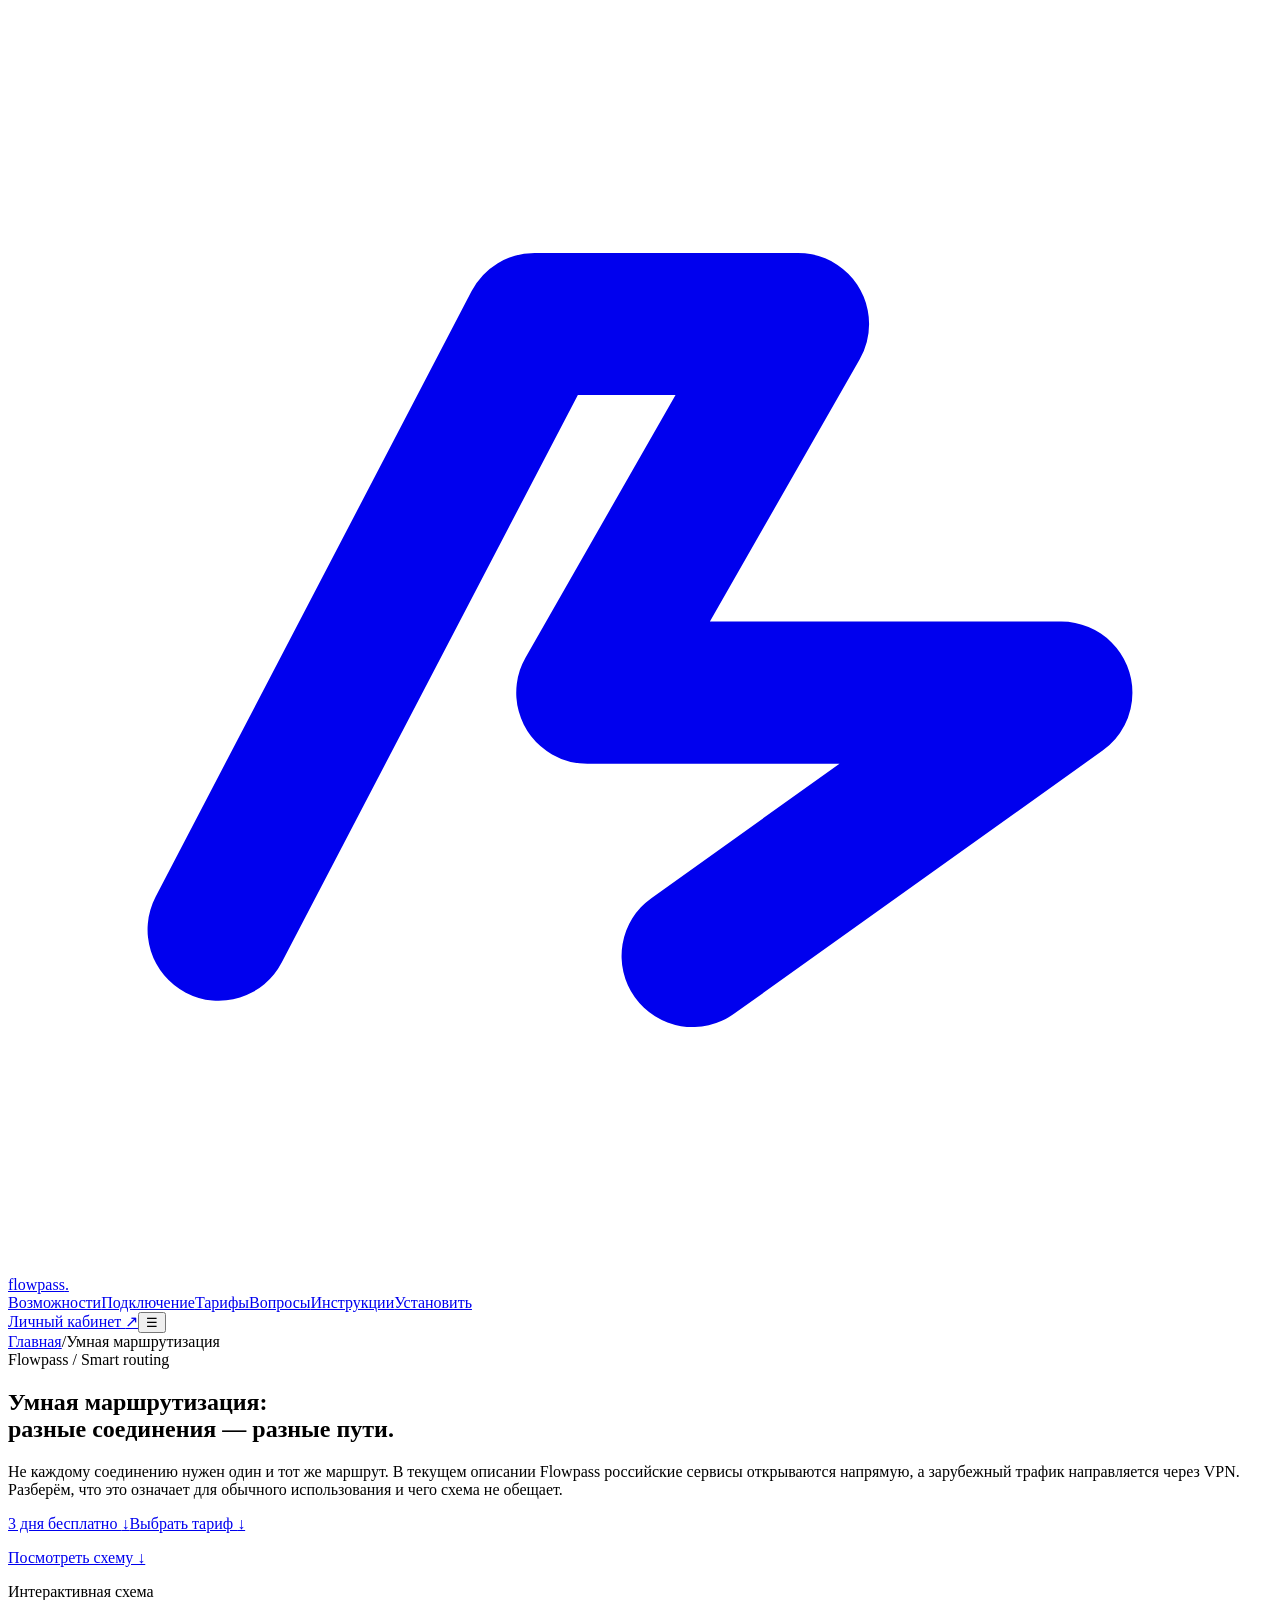
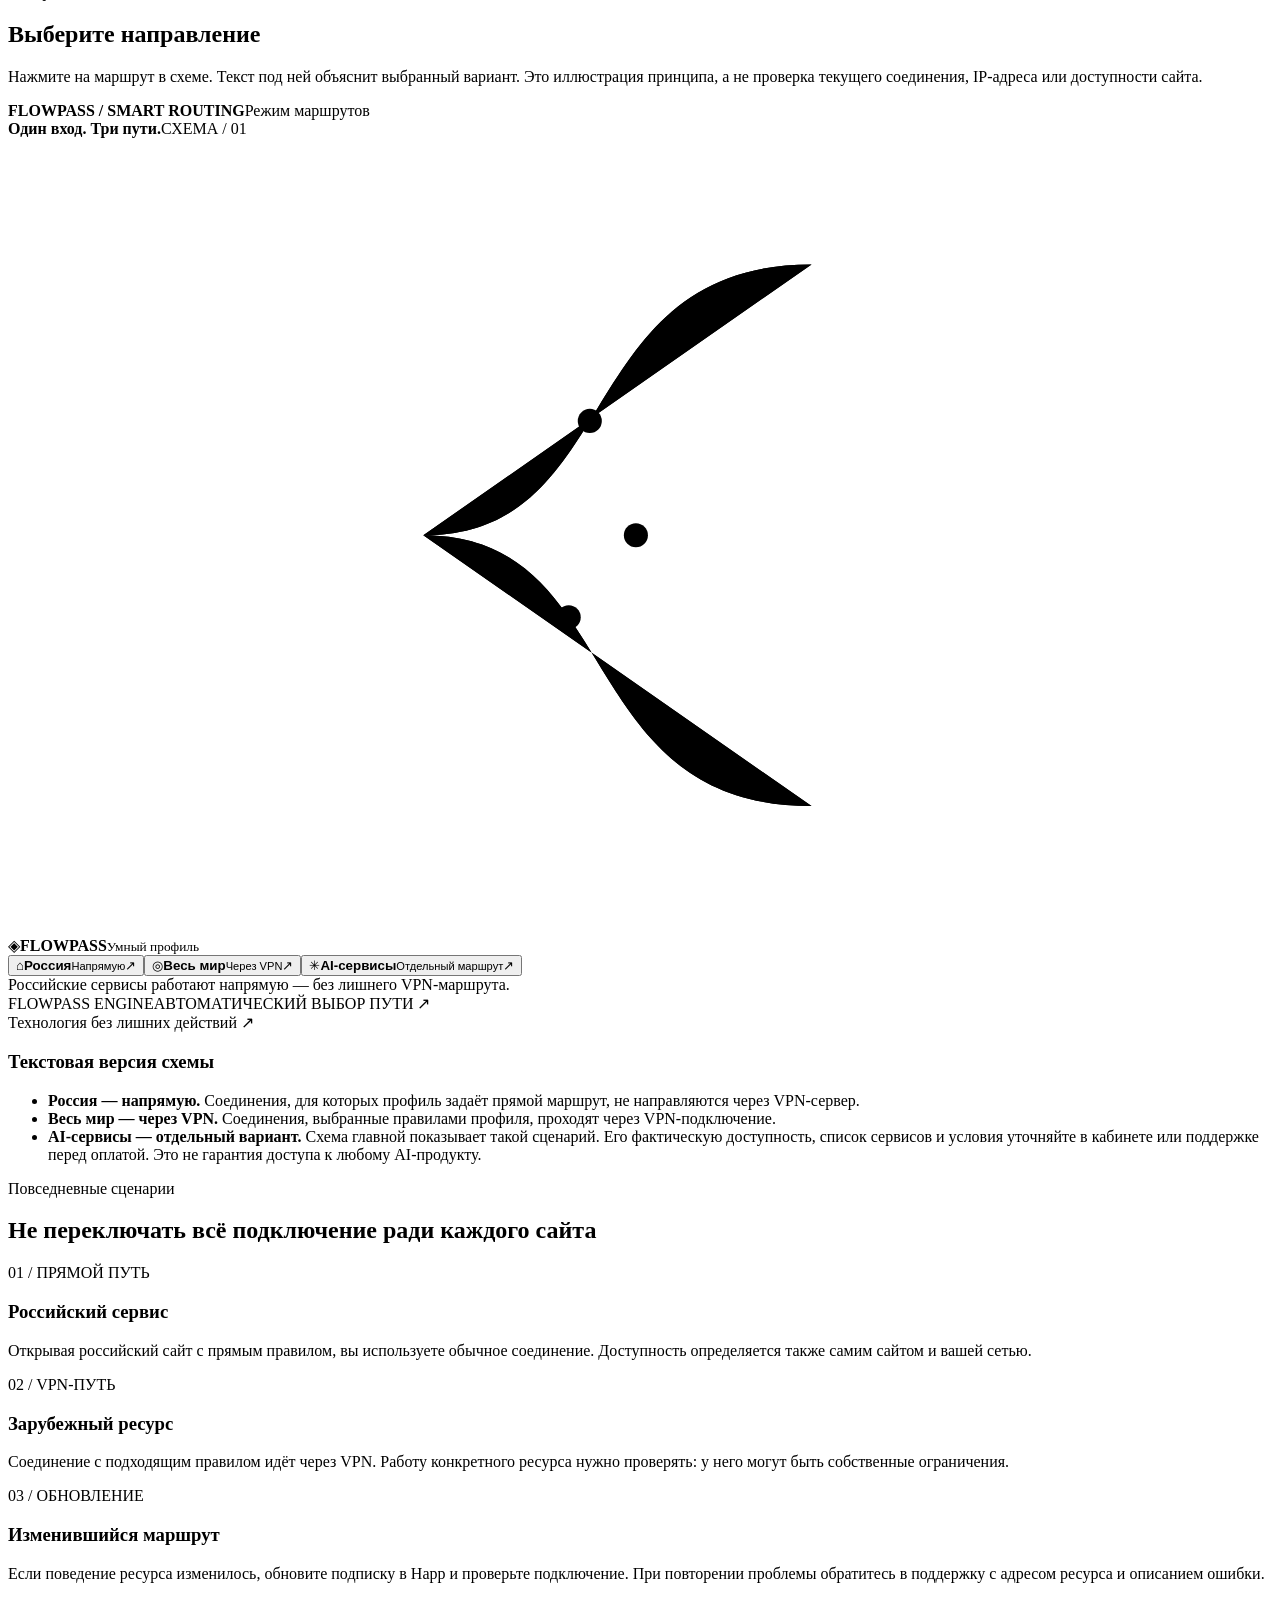
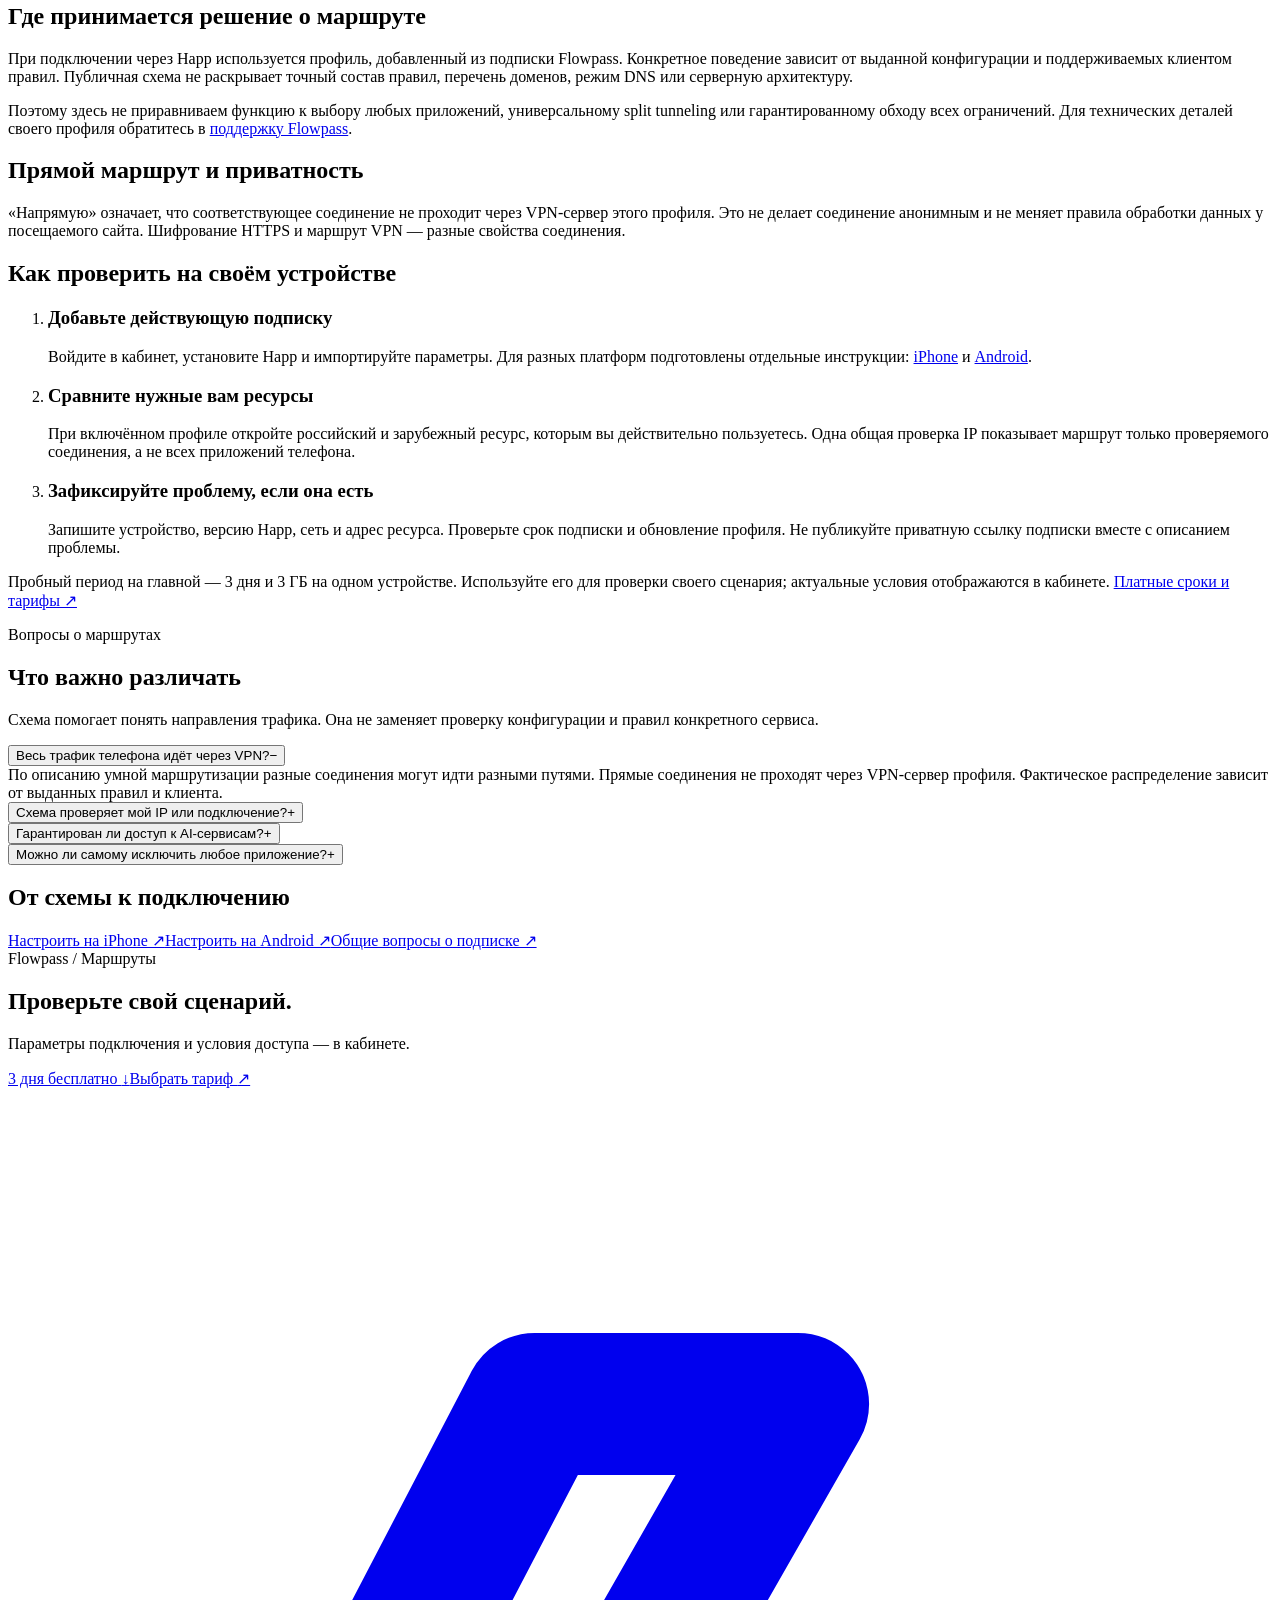
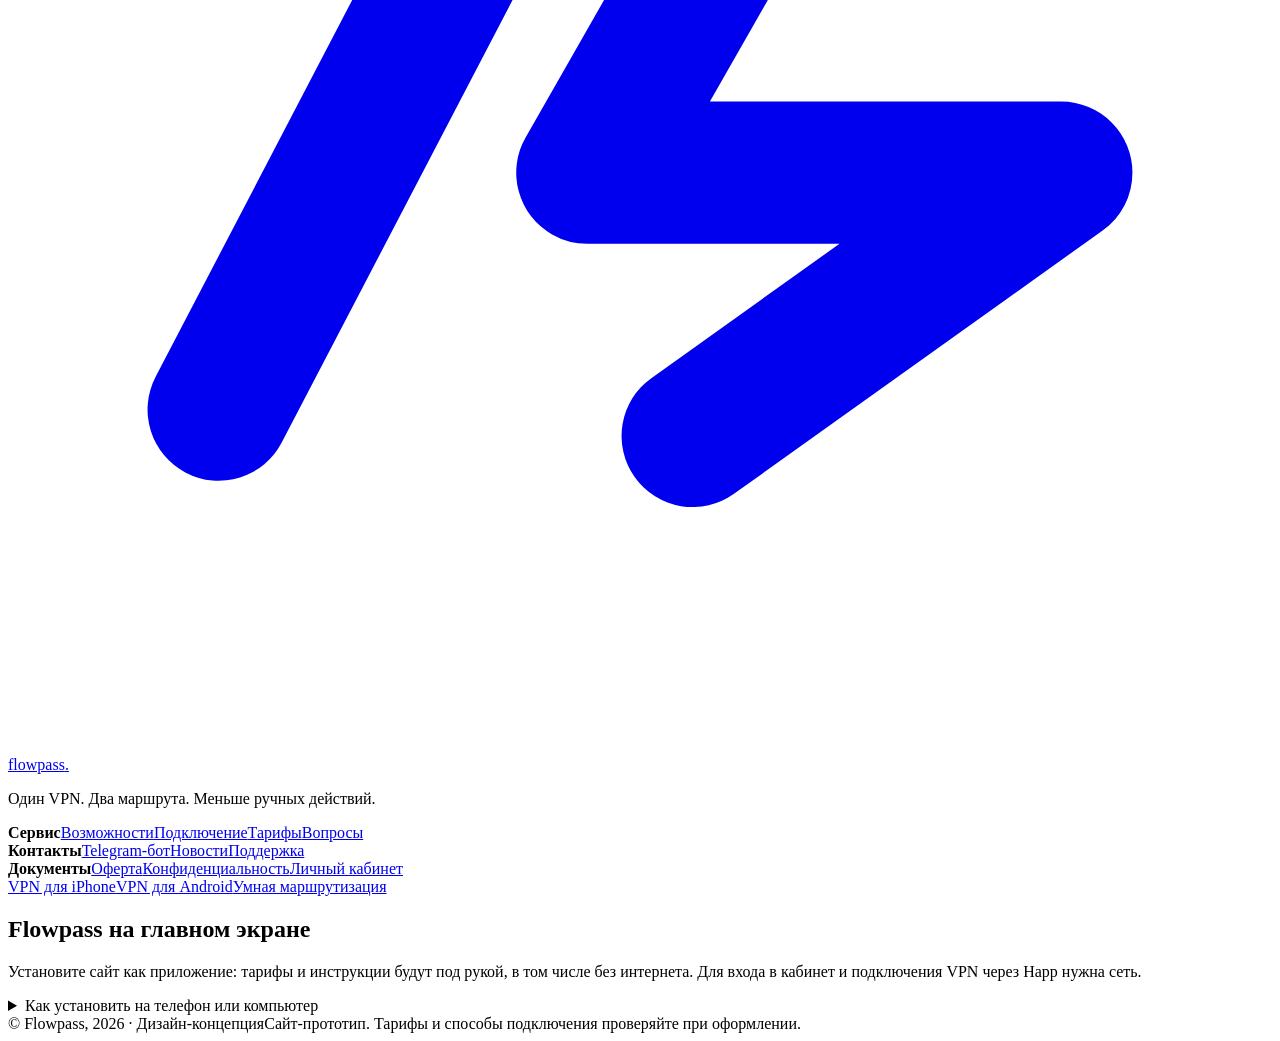
==== commit aa51bcca: "Route trial calls to action to the complete pricing section" ====
--- a/smart-routing/index.html
+++ b/smart-routing/index.html
@@ -10,13 +10,13 @@
 <link rel="stylesheet" href="/vlad/assets/site.css?v=0a3135edefc5"><link rel="stylesheet" href="/vlad/assets/seo.css?v=659fb226c070"><script type="application/ld+json">[{"@context": "https://schema.org", "@type": "Service", "@id": "https://flowpass.online/#service", "name": "Flowpass VPN", "serviceType": "VPN-подписка", "url": "https://flowpass.online/", "description": "VPN-сервис с автоматической маршрутизацией трафика. Подключение через сторонний клиент Happ.", "offers": {"@type": "Offer", "price": "149", "priceCurrency": "RUB", "url": "https://lk.flowpass.online/buy/get", "description": "Доступ на 30 дней. Финальные условия — в личном кабинете."}}, {"@context": "https://schema.org", "@type": "BreadcrumbList", "itemListElement": [{"@type": "ListItem", "position": 1, "name": "Главная", "item": "https://flowpass.online/"}, {"@type": "ListItem", "position": 2, "name": "Умная маршрутизация", "item": "https://flowpass.online/smart-routing/"}]}]</script><link rel="manifest" href="/vlad/manifest.webmanifest"><link rel="apple-touch-icon" sizes="180x180" href="/vlad/assets/icons/apple-touch-icon.png"><meta name="mobile-web-app-capable" content="yes"><meta name="apple-mobile-web-app-capable" content="yes"><meta name="apple-mobile-web-app-title" content="Flowpass"><meta name="apple-mobile-web-app-status-bar-style" content="black-translucent"><link rel="stylesheet" href="/vlad/assets/pwa.css?v=f11a0b5beb15"></head>
 <body><div class="scroll-progress" id="scroll-progress" aria-hidden="true"></div><header class="navbar"><div class="container navin"><a class="logo" href="/vlad/#top" aria-label="Flowpass — наверх"><span class="logomark"><svg viewBox="0 0 24 24" fill="none" stroke="currentColor" stroke-width="2.7" stroke-linecap="round" stroke-linejoin="round"><path d="M4 17.5 10 6h5l-4 7h9l-7 5"/></svg></span>flowpass<span class="period">.</span></a><nav class="navlinks" id="navlinks"><a href="/vlad/#benefits">Возможности</a><a href="/vlad/#connect">Подключение</a><a href="/vlad/#tariffs">Тарифы</a><a href="/vlad/#faq">Вопросы</a><a href="/vlad/#guides">Инструкции</a><a href="/vlad/#install">Установить</a></nav><div class="navright"><a class="btn btn-dark btn-sm" href="https://lk.flowpass.online/login">Личный кабинет <span class="arrow">↗</span></a><button class="menu" id="menu" aria-label="Открыть меню" aria-expanded="false">☰</button></div></div></header>
 <main id="top" class="seo-page"><div class="container"><nav class="breadcrumbs" aria-label="Хлебные крошки"><a href="/vlad/">Главная</a><span aria-hidden="true">/</span><span aria-current="page">Умная маршрутизация</span></nav></div>
-<section class="seo-hero"><div class="container"><div class="eyebrow">Flowpass / Smart routing</div><h1>Умная маршрутизация:<br>разные соединения — разные пути.</h1><p class="hero-lead">Не каждому соединению нужен один и тот же маршрут. В текущем описании Flowpass российские сервисы открываются напрямую, а зарубежный трафик направляется через VPN. Разберём, что это означает для обычного использования и чего схема не обещает.</p><div class="hero-buttons"><a class="btn btn-dark" href="https://lk.flowpass.online/login">3 дня бесплатно <span class="arrow" aria-hidden="true">↗</span></a><a class="btn btn-outline" href="/vlad/#paid-plans">Выбрать тариф <span class="arrow" aria-hidden="true">↓</span></a></div><p class="hero-help"><a href="#routes">Посмотреть схему ↓</a></p></div></section>
+<section class="seo-hero"><div class="container"><div class="eyebrow">Flowpass / Smart routing</div><h1>Умная маршрутизация:<br>разные соединения — разные пути.</h1><p class="hero-lead">Не каждому соединению нужен один и тот же маршрут. В текущем описании Flowpass российские сервисы открываются напрямую, а зарубежный трафик направляется через VPN. Разберём, что это означает для обычного использования и чего схема не обещает.</p><div class="hero-buttons"><a class="btn btn-dark" href="/vlad/#tariffs">3 дня бесплатно <span class="arrow" aria-hidden="true">↓</span></a><a class="btn btn-outline" href="/vlad/#paid-plans">Выбрать тариф <span class="arrow" aria-hidden="true">↓</span></a></div><p class="hero-help"><a href="#routes">Посмотреть схему ↓</a></p></div></section>
 <section class="seo-section how" id="routes"><div class="container"><div class="sectionlead"><div class="eyebrow">Интерактивная схема</div><h2>Выберите направление</h2><p>Нажмите на маршрут в схеме. Текст под ней объяснит выбранный вариант. Это иллюстрация принципа, а не проверка текущего соединения, IP-адреса или доступности сайта.</p></div><div class="route-scene" aria-label="Интерактивная демонстрация маршрутизации Flowpass"><div class="scene-back"></div><div class="route-card signature-panel"><div class="route-top"><strong>FLOWPASS / SMART ROUTING</strong><span class="live"><span class="indicator"></span>Режим маршрутов</span></div><div class="route-heading"><strong>Один вход. Три пути.</strong><span>СХЕМА / 01</span></div><div class="flow-board" id="flow-board"><svg class="flow-traces" viewBox="0 0 420 264" preserveAspectRatio="none" aria-hidden="true"><defs><linearGradient id="lineLocal" x1="0" x2="1"><stop stop-color="#8baac8"/><stop offset="1" stop-color="#7599b7"/></linearGradient><linearGradient id="lineVpn" x1="0" x2="1"><stop stop-color="#7da7d3"/><stop offset="1" stop-color="#3979d1"/></linearGradient></defs><path class="trace-base" d="M 138 132 C 205 132 187 42 267 42"/><path class="trace-base" d="M 138 132 C 205 132 187 132 267 132"/><path class="trace-base" d="M 138 132 C 205 132 187 222 267 222"/><path class="trace-active track-local" d="M 138 132 C 205 132 187 42 267 42"/><path class="trace-active track-vpn" d="M 138 132 C 205 132 187 132 267 132"/><path class="trace-active track-ai" d="M 138 132 C 205 132 187 222 267 222"/><circle class="dot d1" r="4"><animateMotion dur="4.5s" repeatCount="indefinite" path="M 138 132 C 205 132 187 42 267 42"/></circle><circle class="dot d2" r="4"><animateMotion dur="3.5s" repeatCount="indefinite" path="M 138 132 C 205 132 187 132 267 132"/></circle><circle class="dot d3" r="4"><animateMotion dur="5.5s" repeatCount="indefinite" path="M 138 132 C 205 132 187 222 267 222"/></circle></svg><div class="flow-origin"><span class="device-glyph" aria-hidden="true">◈</span><strong>FLOWPASS</strong><small>Умный профиль</small></div><div class="flow-endpoints"><button type="button" class="flow-target active" data-route="local" aria-pressed="true"><span class="flow-bullet">⌂</span><span><strong>Россия</strong><small>Напрямую</small></span><span class="flow-arrow">↗</span></button><button type="button" class="flow-target" data-route="vpn" aria-pressed="false"><span class="flow-bullet">◎</span><span><strong>Весь мир</strong><small>Через VPN</small></span><span class="flow-arrow">↗</span></button><button type="button" class="flow-target" data-route="ai" aria-pressed="false"><span class="flow-bullet">✳</span><span><strong>AI-сервисы</strong><small>Отдельный маршрут</small></span><span class="flow-arrow">↗</span></button></div></div><div class="flow-status"><span class="status-pulse"></span><span id="route-explain" aria-live="polite">Российские сервисы работают напрямую — без лишнего VPN-маршрута.</span></div><div class="flow-panel-foot"><span>FLOWPASS ENGINE</span><span>АВТОМАТИЧЕСКИЙ ВЫБОР ПУТИ ↗</span></div></div><div class="scene-label">Технология без лишних действий ↗</div></div><div class="seo-note"><h3>Текстовая версия схемы</h3><ul><li><strong>Россия — напрямую.</strong> Соединения, для которых профиль задаёт прямой маршрут, не направляются через VPN-сервер.</li><li><strong>Весь мир — через VPN.</strong> Соединения, выбранные правилами профиля, проходят через VPN-подключение.</li><li><strong>AI-сервисы — отдельный вариант.</strong> Схема главной показывает такой сценарий. Его фактическую доступность, список сервисов и условия уточняйте в кабинете или поддержке перед оплатой. Это не гарантия доступа к любому AI-продукту.</li></ul></div></div></section>
 <section class="seo-section"><div class="container"><div class="eyebrow">Повседневные сценарии</div><h2>Не переключать всё подключение ради каждого сайта</h2><div class="benefitgrid"><article class="benefit"><span class="number">01 / ПРЯМОЙ ПУТЬ</span><h3>Российский сервис</h3><p>Открывая российский сайт с прямым правилом, вы используете обычное соединение. Доступность определяется также самим сайтом и вашей сетью.</p></article><article class="benefit"><span class="number">02 / VPN-ПУТЬ</span><h3>Зарубежный ресурс</h3><p>Соединение с подходящим правилом идёт через VPN. Работу конкретного ресурса нужно проверять: у него могут быть собственные ограничения.</p></article><article class="benefit"><span class="number">03 / ОБНОВЛЕНИЕ</span><h3>Изменившийся маршрут</h3><p>Если поведение ресурса изменилось, обновите подписку в Happ и проверьте подключение. При повторении проблемы обратитесь в поддержку с адресом ресурса и описанием ошибки.</p></article></div></div></section>
 <section class="seo-section"><div class="container"><h2>Где принимается решение о маршруте</h2><p>При подключении через Happ используется профиль, добавленный из подписки Flowpass. Конкретное поведение зависит от выданной конфигурации и поддерживаемых клиентом правил. Публичная схема не раскрывает точный состав правил, перечень доменов, режим DNS или серверную архитектуру.</p><p>Поэтому здесь не приравниваем функцию к выбору любых приложений, универсальному split tunneling или гарантированному обходу всех ограничений. Для технических деталей своего профиля обратитесь в <a href="https://t.me/Flowpass_helper_bot">поддержку Flowpass</a>.</p><h2>Прямой маршрут и приватность</h2><p>«Напрямую» означает, что соответствующее соединение не проходит через VPN-сервер этого профиля. Это не делает соединение анонимным и не меняет правила обработки данных у посещаемого сайта. Шифрование HTTPS и маршрут VPN — разные свойства соединения.</p><h2>Как проверить на своём устройстве</h2><ol class="seo-steps"><li><h3>Добавьте действующую подписку</h3><p>Войдите в кабинет, установите Happ и импортируйте параметры. Для разных платформ подготовлены отдельные инструкции: <a href="/vlad/vpn/iphone/">iPhone</a> и <a href="/vlad/vpn/android/">Android</a>.</p></li><li><h3>Сравните нужные вам ресурсы</h3><p>При включённом профиле откройте российский и зарубежный ресурс, которым вы действительно пользуетесь. Одна общая проверка IP показывает маршрут только проверяемого соединения, а не всех приложений телефона.</p></li><li><h3>Зафиксируйте проблему, если она есть</h3><p>Запишите устройство, версию Happ, сеть и адрес ресурса. Проверьте срок подписки и обновление профиля. Не публикуйте приватную ссылку подписки вместе с описанием проблемы.</p></li></ol><p class="seo-note">Пробный период на главной — 3 дня и 3 ГБ на одном устройстве. Используйте его для проверки своего сценария; актуальные условия отображаются в кабинете. <a href="/vlad/#tariffs">Платные сроки и тарифы ↗</a></p></div></section>
 <section class="seo-section"><div class="container faq-grid"><div class="sectionlead"><div class="eyebrow">Вопросы о маршрутах</div><h2>Что важно различать</h2><p>Схема помогает понять направления трафика. Она не заменяет проверку конфигурации и правил конкретного сервиса.</p></div><div class="faqlist"><div class="faqitem"><button aria-expanded="true">Весь трафик телефона идёт через VPN?<span>−</span></button><div class="faqanswer">По описанию умной маршрутизации разные соединения могут идти разными путями. Прямые соединения не проходят через VPN-сервер профиля. Фактическое распределение зависит от выданных правил и клиента.</div></div><div class="faqitem"><button aria-expanded="false">Схема проверяет мой IP или подключение?<span>+</span></button><div class="faqanswer" hidden>Нет. Кнопки меняют пояснение в демонстрации. Схема не делает сетевых проверок и не показывает состояние VPN на вашем устройстве.</div></div><div class="faqitem"><button aria-expanded="false">Гарантирован ли доступ к AI-сервисам?<span>+</span></button><div class="faqanswer" hidden>Нет. Наличие маршрута в демонстрации не подтверждает доступность каждого AI-сервиса. На работу влияют и ограничения самого сервиса. Поддерживаемые варианты и условия уточняйте до оплаты.</div></div><div class="faqitem"><button aria-expanded="false">Можно ли самому исключить любое приложение?<span>+</span></button><div class="faqanswer" hidden>Это не подтверждено публичным описанием Flowpass. Умная маршрутизация по профилю и ручной выбор приложений — разные возможности. Уточните поддержку нужной функции для своей платформы и версии клиента.</div></div></div></div></section>
 <section class="seo-section"><div class="container"><h2>От схемы к подключению</h2><div class="seo-related"><a href="/vlad/vpn/iphone/">Настроить на iPhone ↗</a><a href="/vlad/vpn/android/">Настроить на Android ↗</a><a href="/vlad/#faq">Общие вопросы о подписке ↗</a></div></div></section>
-<section class="cta-section"><div class="container"><div class="cta-box"><div><div class="eyebrow">Flowpass / Маршруты</div><h2>Проверьте свой сценарий.</h2><p>Параметры подключения и условия доступа — в кабинете.</p></div><div class="cta-actions"><a class="btn btn-light" href="https://lk.flowpass.online/login">3 дня бесплатно <span aria-hidden="true">↗</span></a><a class="btn btn-outline" href="/vlad/#paid-plans">Выбрать тариф <span aria-hidden="true">↗</span></a></div></div></div></section>
+<section class="cta-section"><div class="container"><div class="cta-box"><div><div class="eyebrow">Flowpass / Маршруты</div><h2>Проверьте свой сценарий.</h2><p>Параметры подключения и условия доступа — в кабинете.</p></div><div class="cta-actions"><a class="btn btn-light" href="/vlad/#tariffs">3 дня бесплатно <span aria-hidden="true">↓</span></a><a class="btn btn-outline" href="/vlad/#paid-plans">Выбрать тариф <span aria-hidden="true">↗</span></a></div></div></div></section>
 </main><footer class="footer"><div class="container"><div class="footer-grid"><div class="footbrand"><a href="/vlad/#top" class="logo"><span class="logomark"><svg viewBox="0 0 24 24" fill="none" stroke="currentColor" stroke-width="2.7" stroke-linecap="round" stroke-linejoin="round"><path d="M4 17.5 10 6h5l-4 7h9l-7 5"/></svg></span>flowpass<span class="period">.</span></a><p>Один VPN. Два маршрута. Меньше ручных действий.</p></div><div class="footcol"><strong>Сервис</strong><a href="/vlad/#benefits">Возможности</a><a href="/vlad/#connect">Подключение</a><a href="/vlad/#tariffs">Тарифы</a><a href="/vlad/#faq">Вопросы</a></div><div class="footcol"><strong>Контакты</strong><a href="https://t.me/flowpass24_bot">Telegram-бот</a><a href="https://t.me/my_flowpass">Новости</a><a href="https://t.me/Flowpass_helper_bot">Поддержка</a></div><div class="footcol"><strong>Документы</strong><a href="https://lk.flowpass.online/offer">Оферта</a><a href="https://lk.flowpass.online/privacy">Конфиденциальность</a><a href="https://lk.flowpass.online/login">Личный кабинет</a></div></div><div class="guide-links"><a href="/vlad/vpn/iphone/">VPN для iPhone</a><a href="/vlad/vpn/android/">VPN для Android</a><a href="/vlad/smart-routing/">Умная маршрутизация</a></div><section class="pwa-panel" id="install" aria-labelledby="pwa-title">
   <div><h2 id="pwa-title">Flowpass на главном экране</h2><p>Установите сайт как приложение: тарифы и инструкции будут под рукой, в том числе без интернета. Для входа в кабинет и подключения VPN через Happ нужна сеть.</p></div>
   <button class="btn btn-outline pwa-install" type="button" hidden>Установить Flowpass <span aria-hidden="true">↓</span></button>
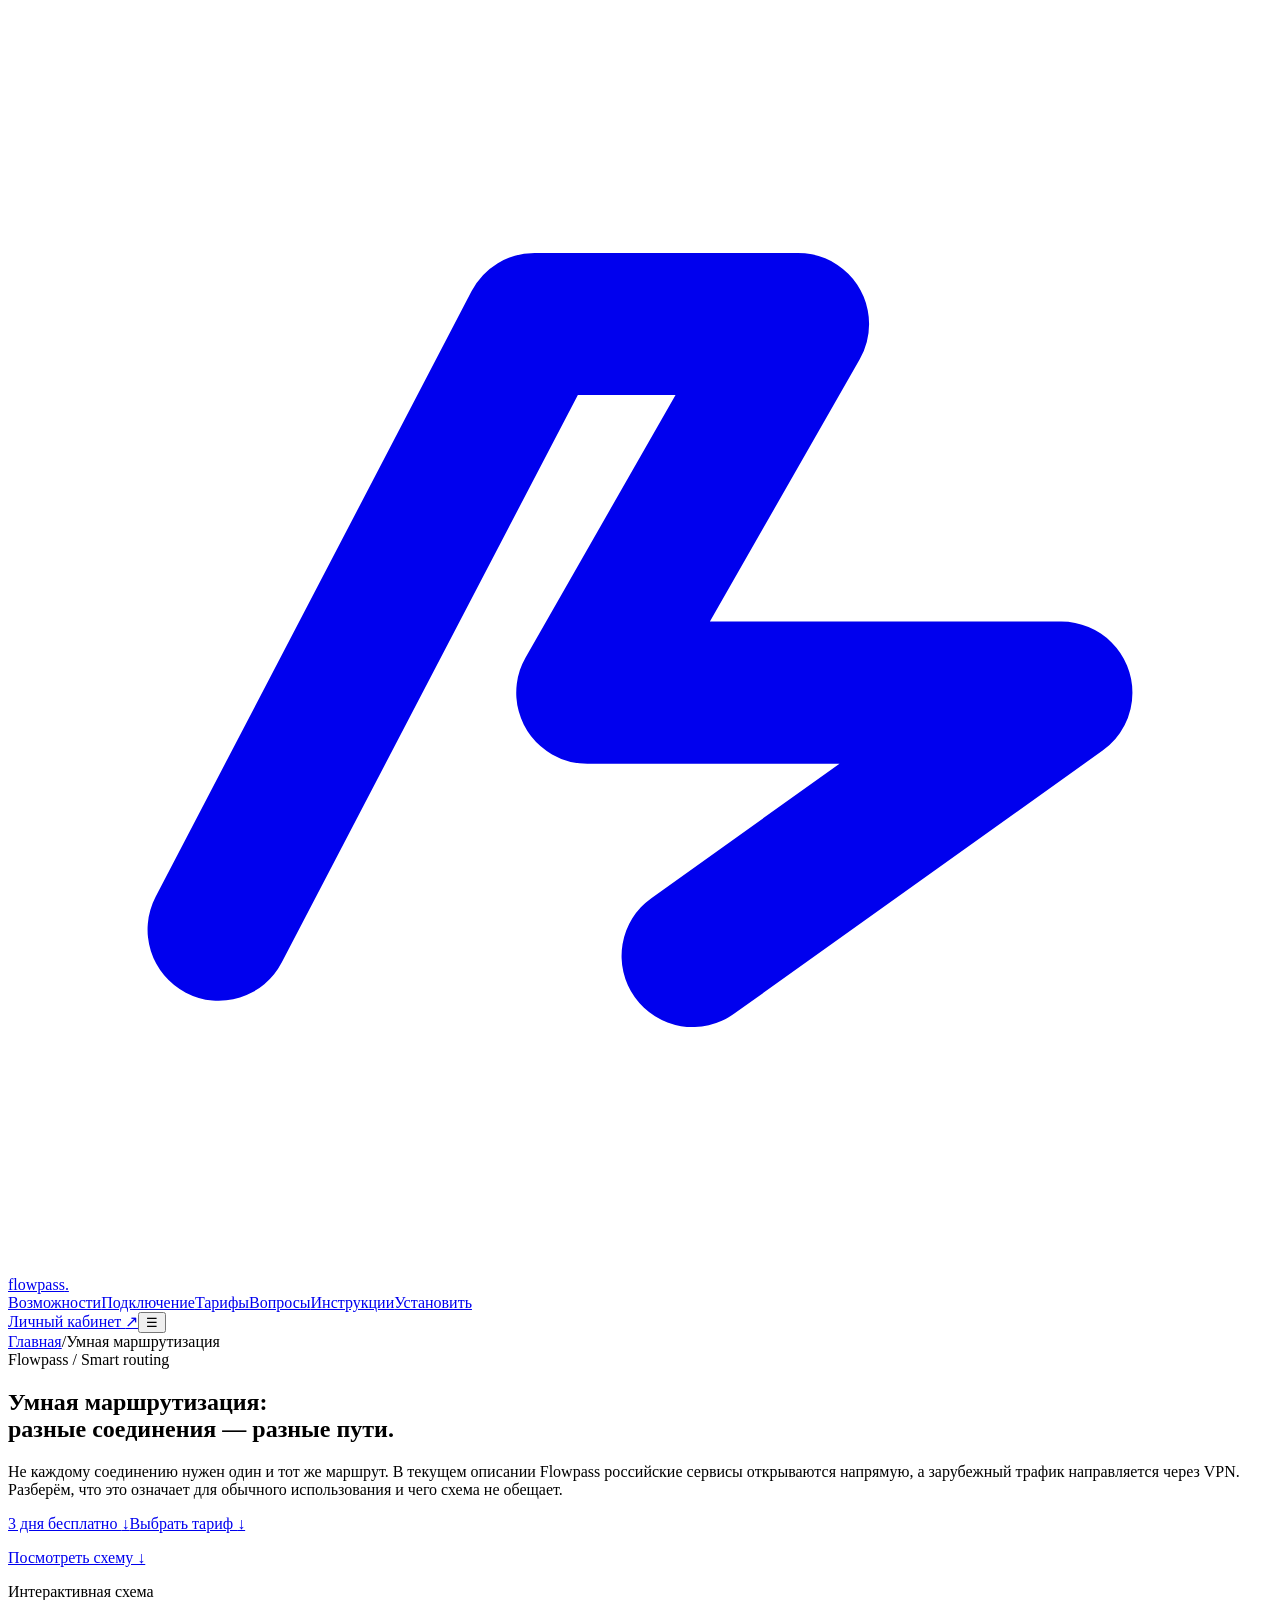
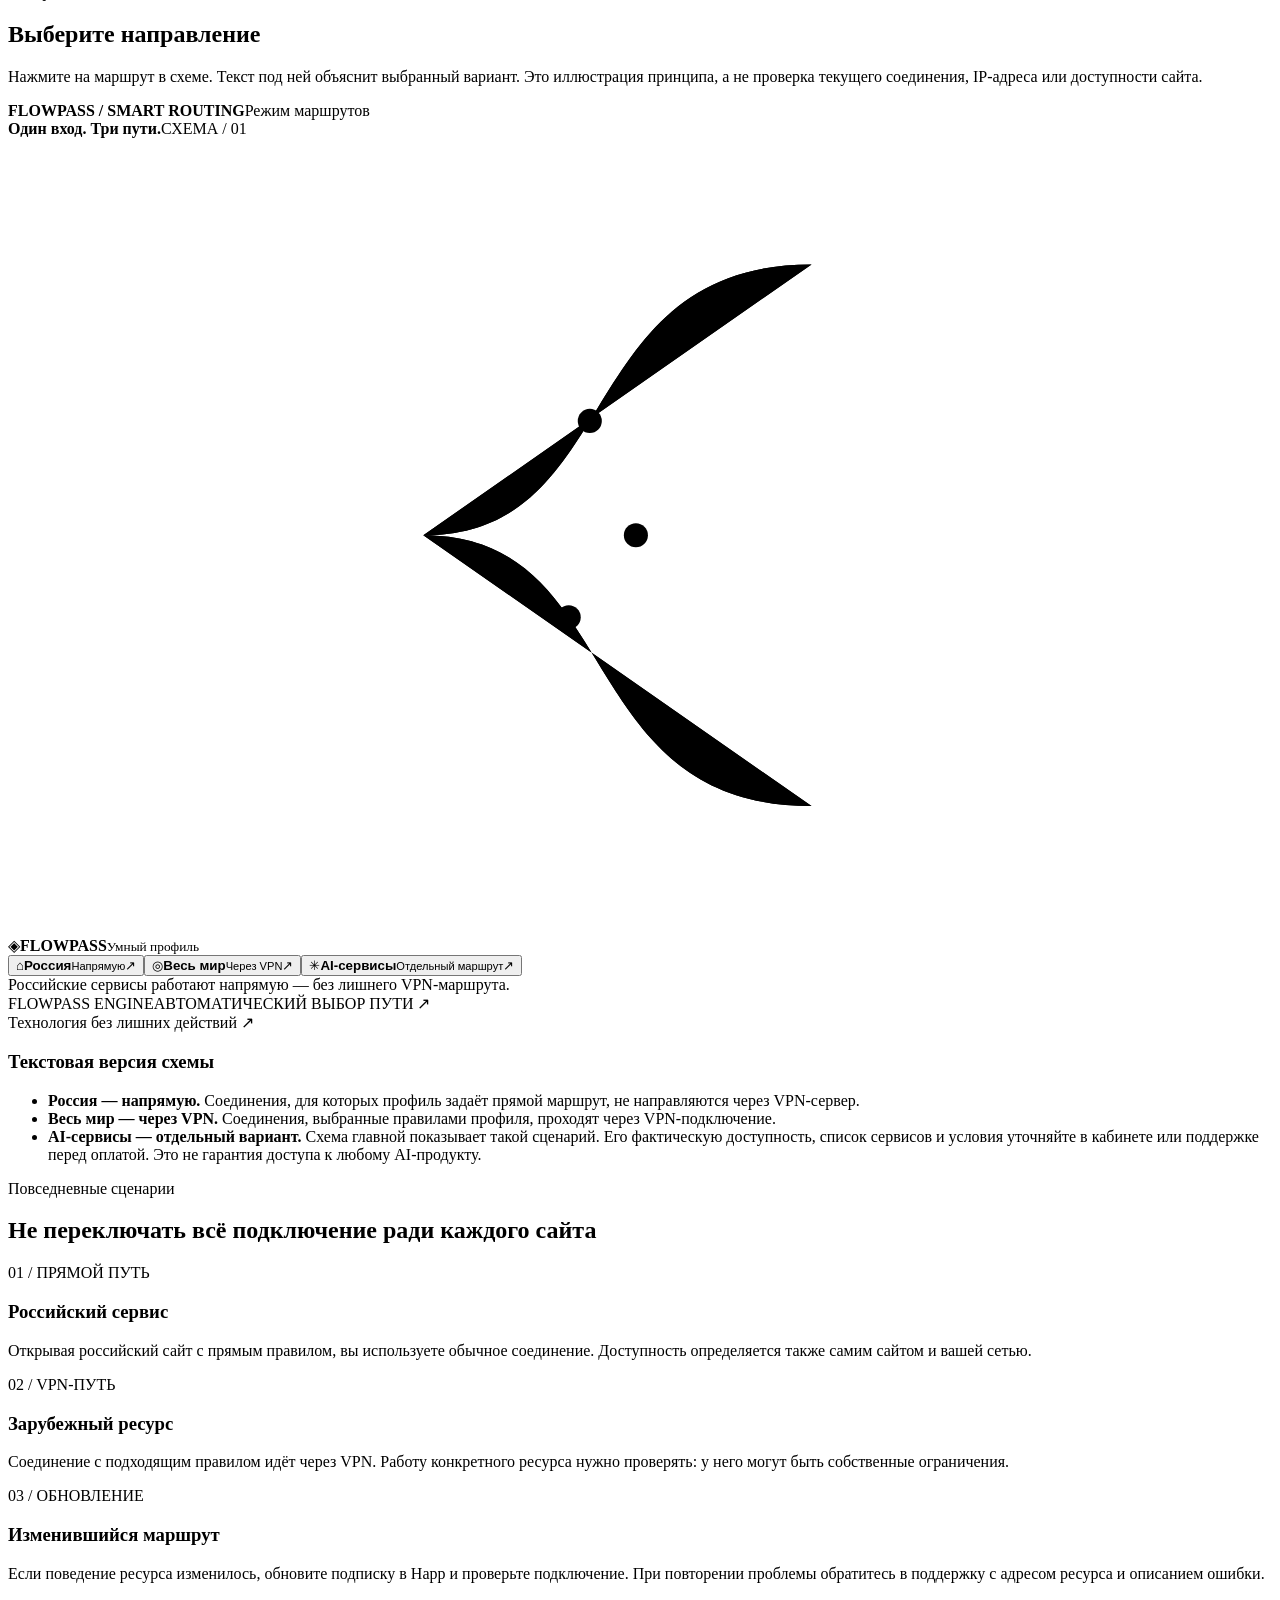
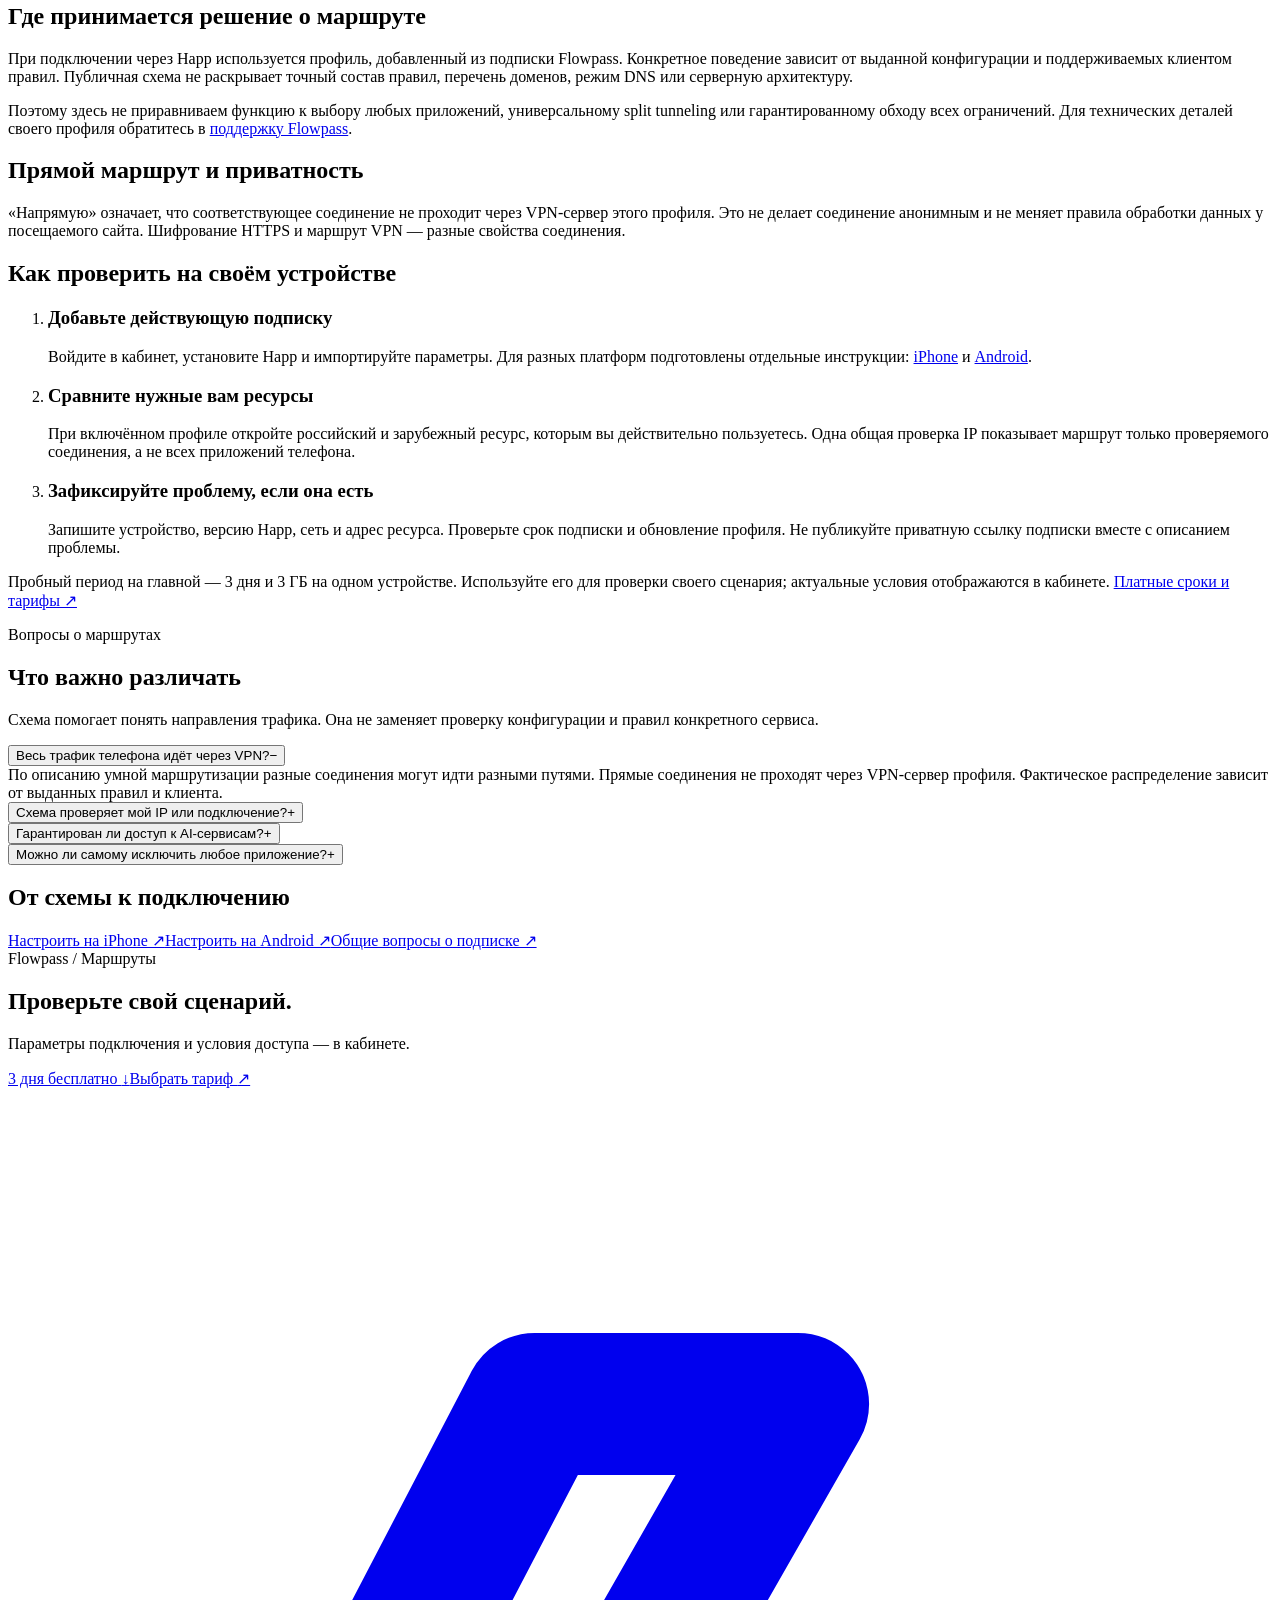
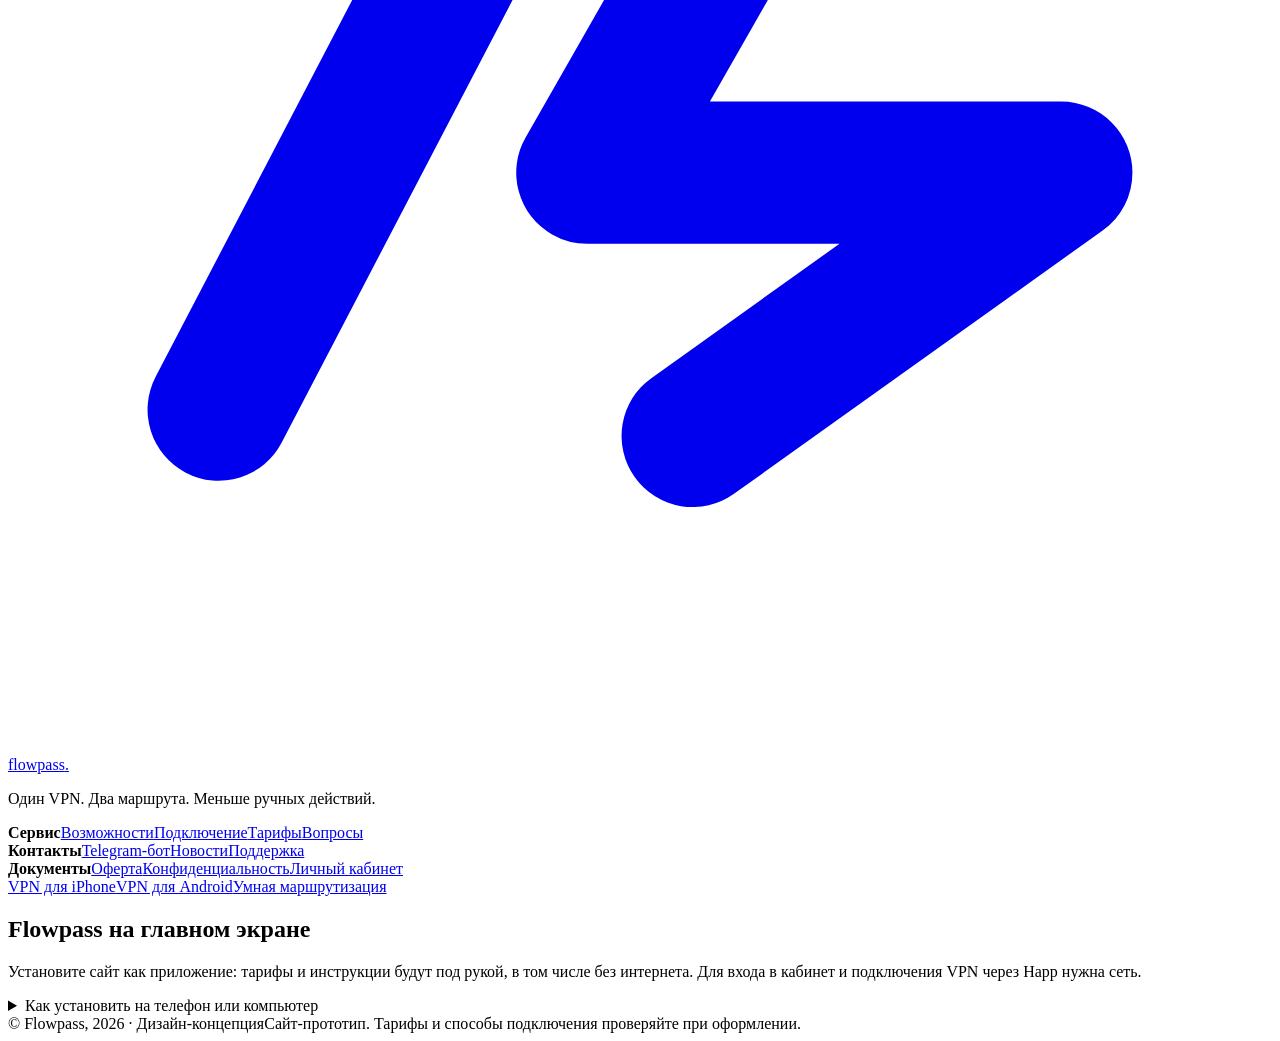
==== commit 79bf044f: "Link subscription duration benefit to pricing options" ====
--- a/smart-routing/index.html
+++ b/smart-routing/index.html
@@ -7,7 +7,7 @@
 <link rel="icon" href="/vlad/favicon.svg" type="image/svg+xml">
 <link rel="preconnect" href="https://fonts.googleapis.com"><link rel="preconnect" href="https://fonts.gstatic.com" crossorigin>
 <link href="https://fonts.googleapis.com/css2?family=DM+Sans:wght@400;500;600;700&family=Manrope:wght@400;500;600;700;800&display=swap" rel="stylesheet">
-<link rel="stylesheet" href="/vlad/assets/site.css?v=0a3135edefc5"><link rel="stylesheet" href="/vlad/assets/seo.css?v=659fb226c070"><script type="application/ld+json">[{"@context": "https://schema.org", "@type": "Service", "@id": "https://flowpass.online/#service", "name": "Flowpass VPN", "serviceType": "VPN-подписка", "url": "https://flowpass.online/", "description": "VPN-сервис с автоматической маршрутизацией трафика. Подключение через сторонний клиент Happ.", "offers": {"@type": "Offer", "price": "149", "priceCurrency": "RUB", "url": "https://lk.flowpass.online/buy/get", "description": "Доступ на 30 дней. Финальные условия — в личном кабинете."}}, {"@context": "https://schema.org", "@type": "BreadcrumbList", "itemListElement": [{"@type": "ListItem", "position": 1, "name": "Главная", "item": "https://flowpass.online/"}, {"@type": "ListItem", "position": 2, "name": "Умная маршрутизация", "item": "https://flowpass.online/smart-routing/"}]}]</script><link rel="manifest" href="/vlad/manifest.webmanifest"><link rel="apple-touch-icon" sizes="180x180" href="/vlad/assets/icons/apple-touch-icon.png"><meta name="mobile-web-app-capable" content="yes"><meta name="apple-mobile-web-app-capable" content="yes"><meta name="apple-mobile-web-app-title" content="Flowpass"><meta name="apple-mobile-web-app-status-bar-style" content="black-translucent"><link rel="stylesheet" href="/vlad/assets/pwa.css?v=f11a0b5beb15"></head>
+<link rel="stylesheet" href="/vlad/assets/site.css?v=0a3135edefc5"><link rel="stylesheet" href="/vlad/assets/seo.css?v=cbbc16394cb4"><script type="application/ld+json">[{"@context": "https://schema.org", "@type": "Service", "@id": "https://flowpass.online/#service", "name": "Flowpass VPN", "serviceType": "VPN-подписка", "url": "https://flowpass.online/", "description": "VPN-сервис с автоматической маршрутизацией трафика. Подключение через сторонний клиент Happ.", "offers": {"@type": "Offer", "price": "149", "priceCurrency": "RUB", "url": "https://lk.flowpass.online/buy/get", "description": "Доступ на 30 дней. Финальные условия — в личном кабинете."}}, {"@context": "https://schema.org", "@type": "BreadcrumbList", "itemListElement": [{"@type": "ListItem", "position": 1, "name": "Главная", "item": "https://flowpass.online/"}, {"@type": "ListItem", "position": 2, "name": "Умная маршрутизация", "item": "https://flowpass.online/smart-routing/"}]}]</script><link rel="manifest" href="/vlad/manifest.webmanifest"><link rel="apple-touch-icon" sizes="180x180" href="/vlad/assets/icons/apple-touch-icon.png"><meta name="mobile-web-app-capable" content="yes"><meta name="apple-mobile-web-app-capable" content="yes"><meta name="apple-mobile-web-app-title" content="Flowpass"><meta name="apple-mobile-web-app-status-bar-style" content="black-translucent"><link rel="stylesheet" href="/vlad/assets/pwa.css?v=f11a0b5beb15"></head>
 <body><div class="scroll-progress" id="scroll-progress" aria-hidden="true"></div><header class="navbar"><div class="container navin"><a class="logo" href="/vlad/#top" aria-label="Flowpass — наверх"><span class="logomark"><svg viewBox="0 0 24 24" fill="none" stroke="currentColor" stroke-width="2.7" stroke-linecap="round" stroke-linejoin="round"><path d="M4 17.5 10 6h5l-4 7h9l-7 5"/></svg></span>flowpass<span class="period">.</span></a><nav class="navlinks" id="navlinks"><a href="/vlad/#benefits">Возможности</a><a href="/vlad/#connect">Подключение</a><a href="/vlad/#tariffs">Тарифы</a><a href="/vlad/#faq">Вопросы</a><a href="/vlad/#guides">Инструкции</a><a href="/vlad/#install">Установить</a></nav><div class="navright"><a class="btn btn-dark btn-sm" href="https://lk.flowpass.online/login">Личный кабинет <span class="arrow">↗</span></a><button class="menu" id="menu" aria-label="Открыть меню" aria-expanded="false">☰</button></div></div></header>
 <main id="top" class="seo-page"><div class="container"><nav class="breadcrumbs" aria-label="Хлебные крошки"><a href="/vlad/">Главная</a><span aria-hidden="true">/</span><span aria-current="page">Умная маршрутизация</span></nav></div>
 <section class="seo-hero"><div class="container"><div class="eyebrow">Flowpass / Smart routing</div><h1>Умная маршрутизация:<br>разные соединения — разные пути.</h1><p class="hero-lead">Не каждому соединению нужен один и тот же маршрут. В текущем описании Flowpass российские сервисы открываются напрямую, а зарубежный трафик направляется через VPN. Разберём, что это означает для обычного использования и чего схема не обещает.</p><div class="hero-buttons"><a class="btn btn-dark" href="/vlad/#tariffs">3 дня бесплатно <span class="arrow" aria-hidden="true">↓</span></a><a class="btn btn-outline" href="/vlad/#paid-plans">Выбрать тариф <span class="arrow" aria-hidden="true">↓</span></a></div><p class="hero-help"><a href="#routes">Посмотреть схему ↓</a></p></div></section>
